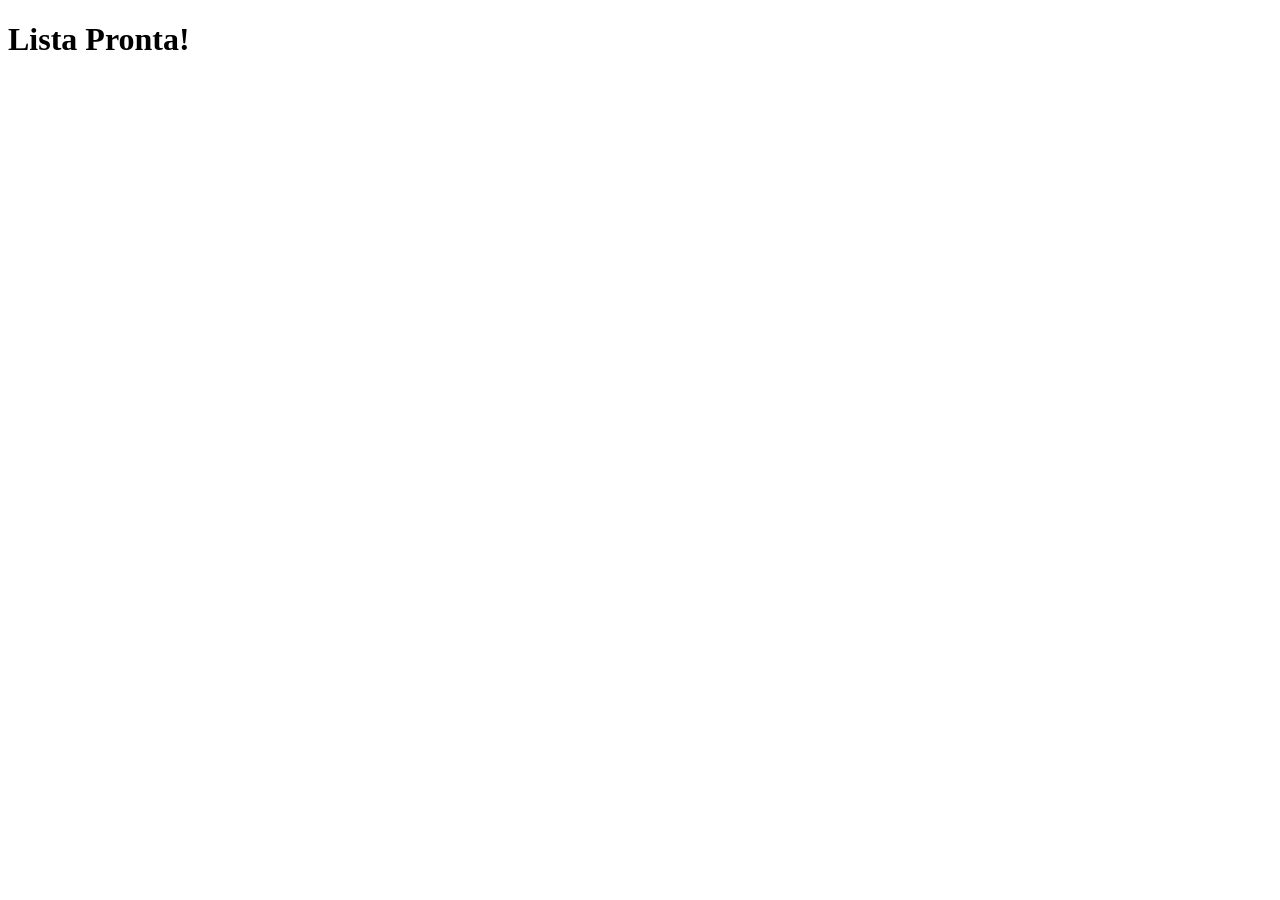
==== index.html @ 9e2cd313 "Index" ====
<!doctype html>
<html lang="en">
<head>
  <meta charset="UTF-8">
  <meta name="viewport" content="width=device-width, initial-scale=1">
  <title>My Website</title>
</head>
<body>
  <h1>Lista Pronta!</h1>
</body>
</html>
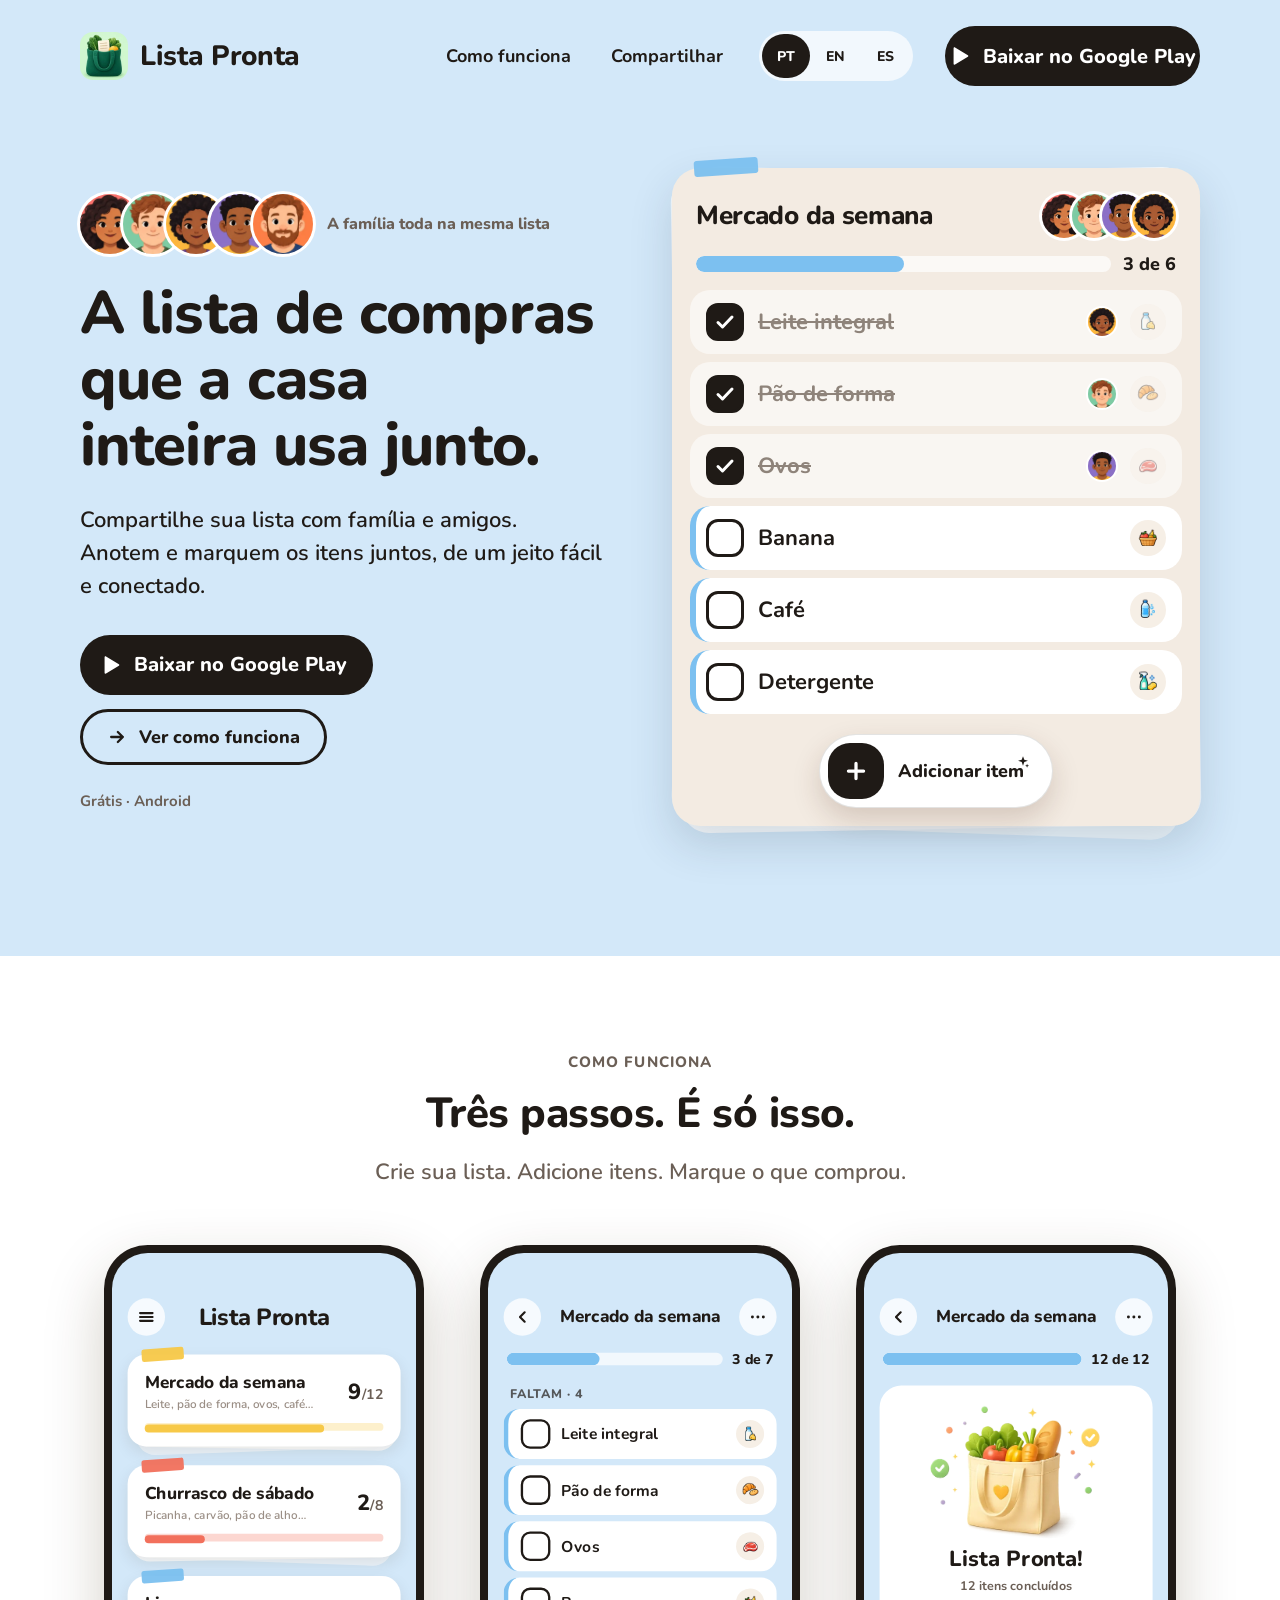
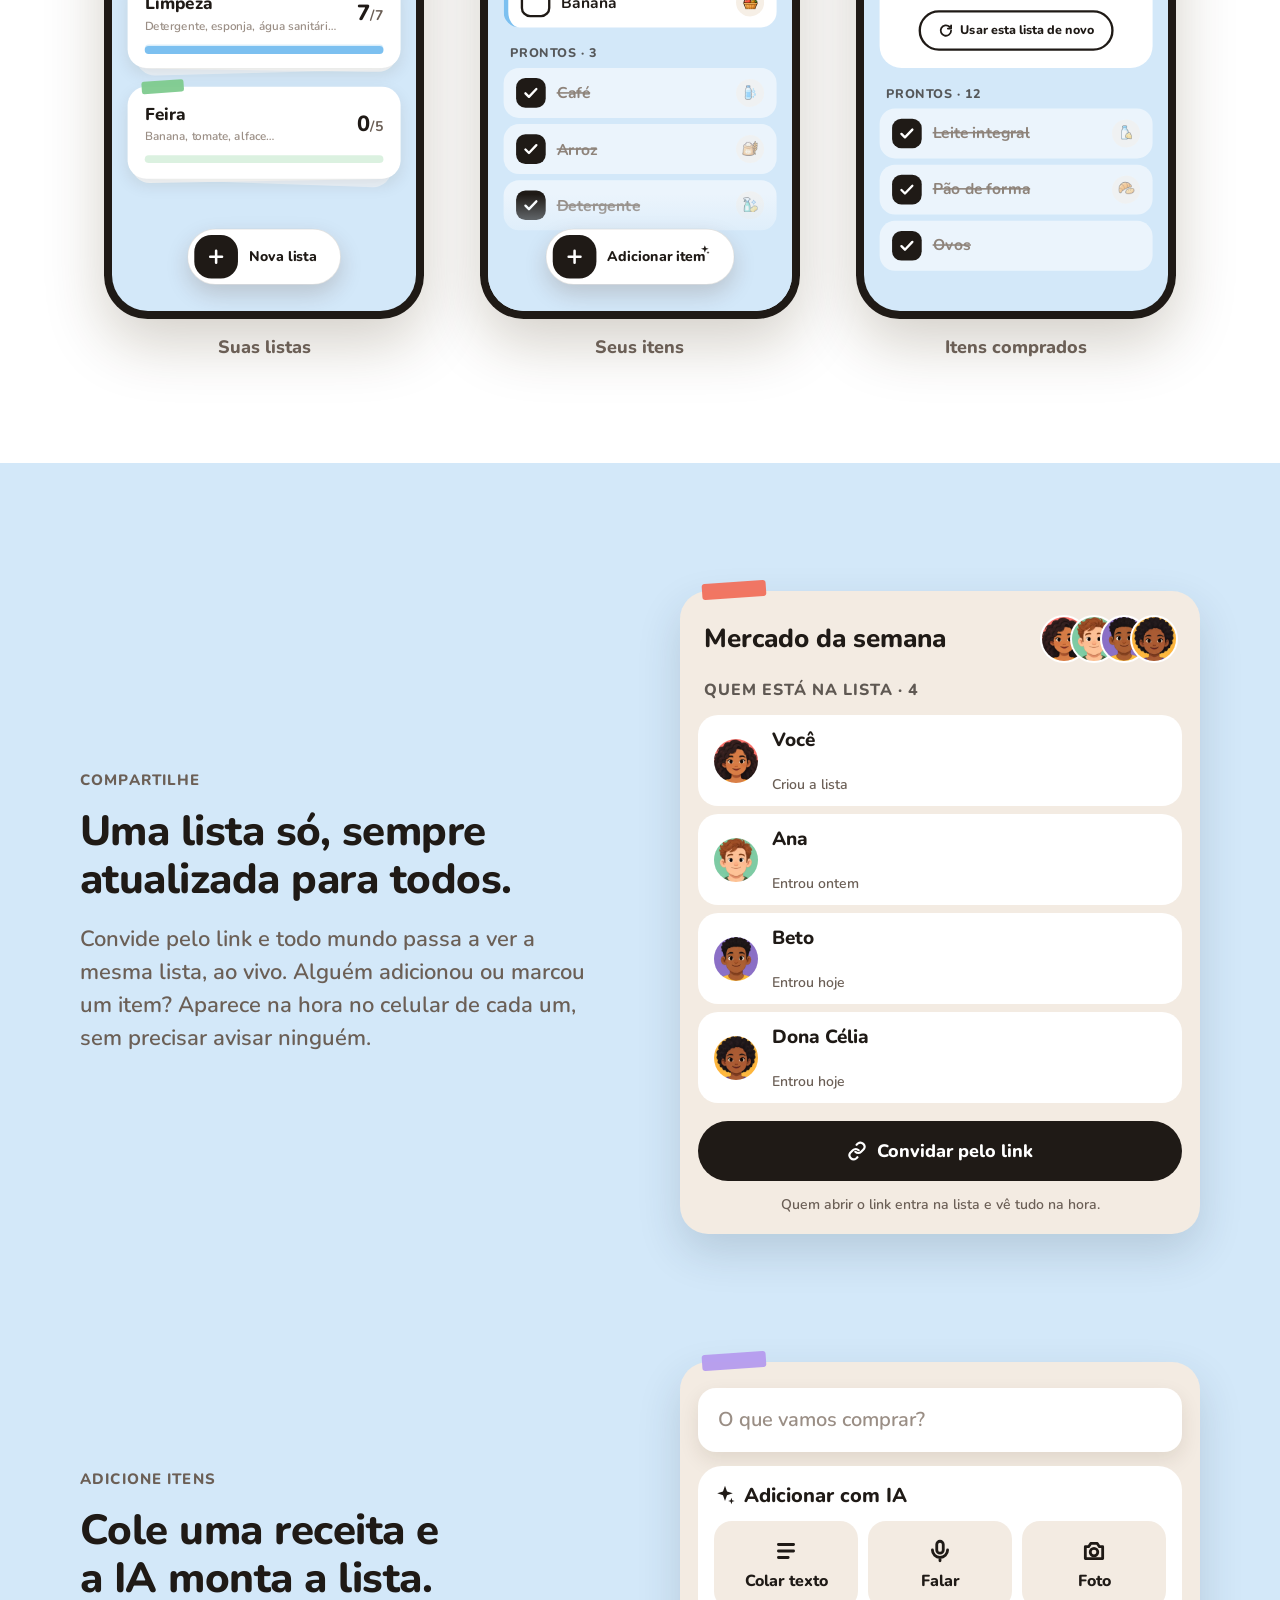
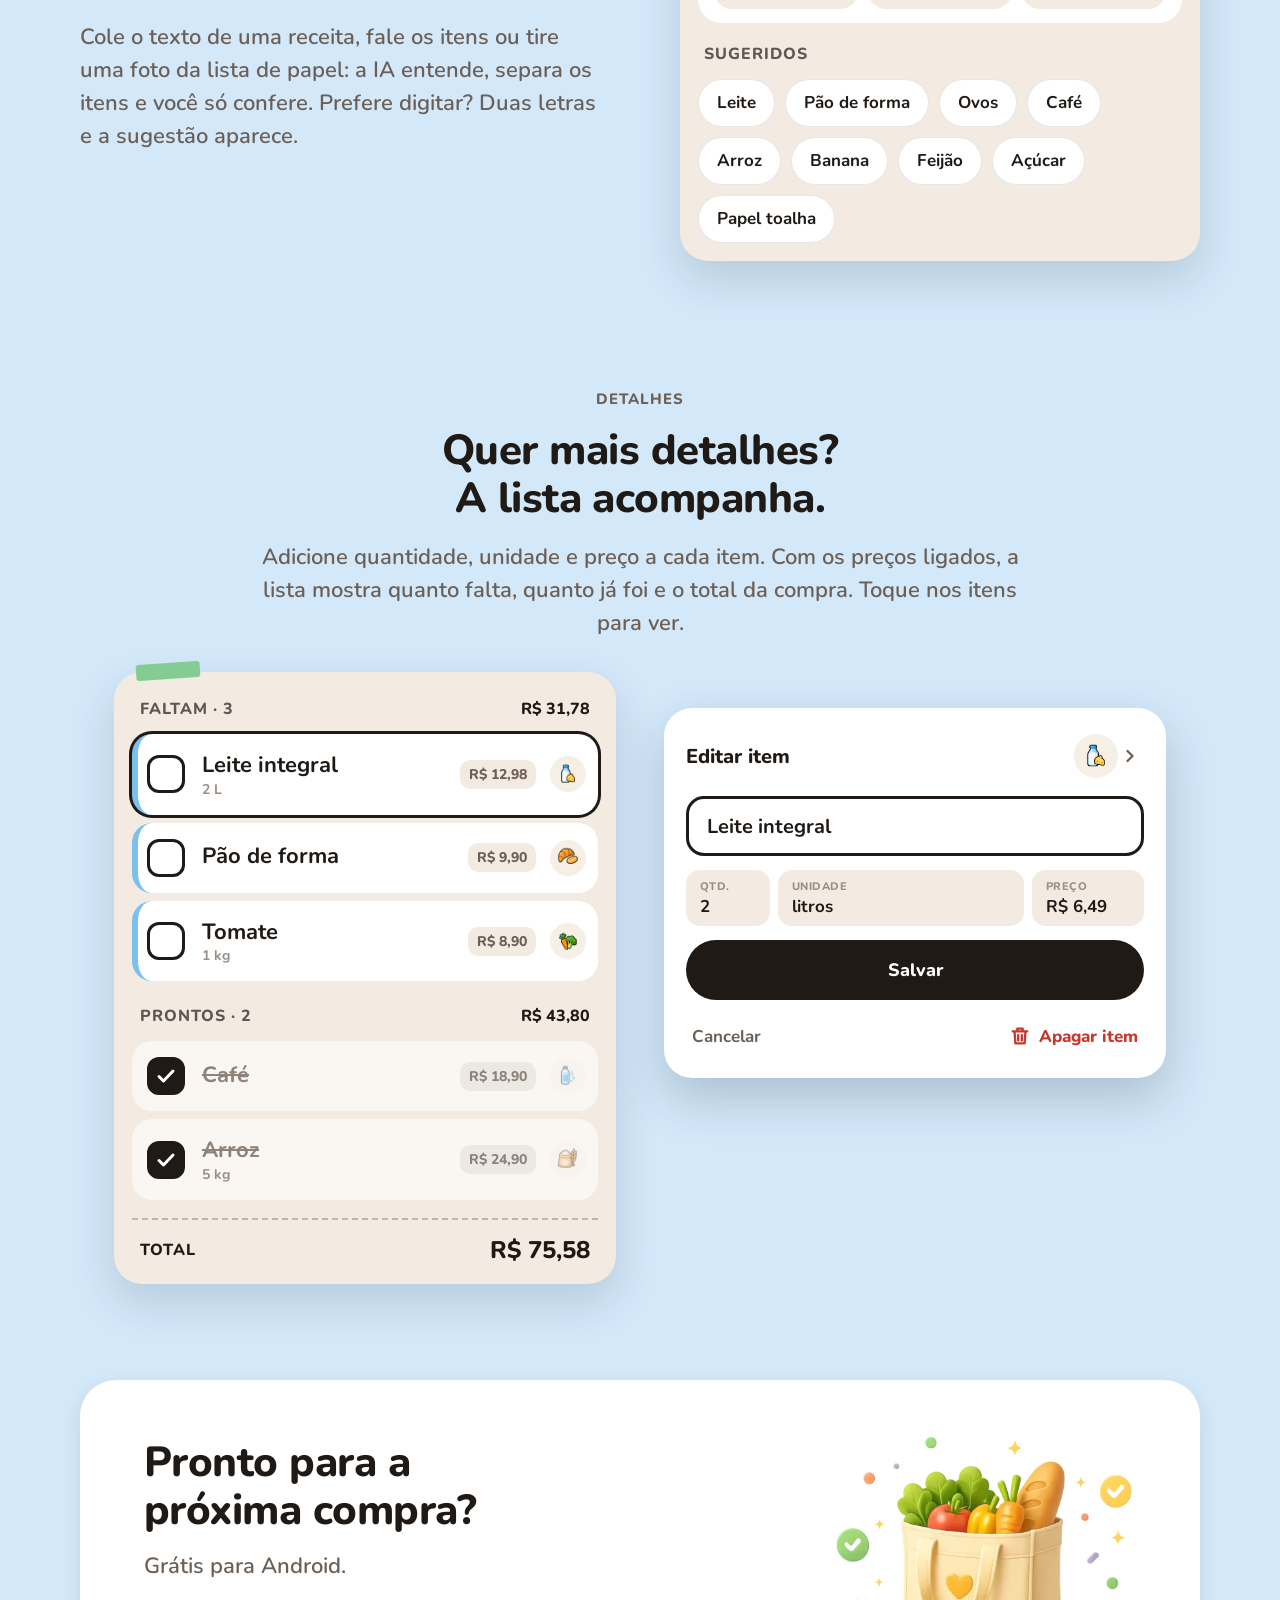
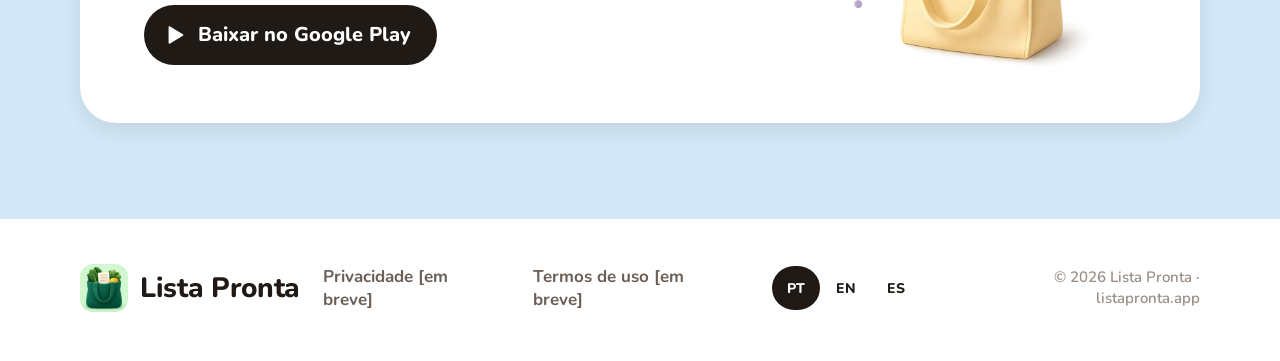
==== commit dd9c88f6: "Backup before laptop reset: landing page, invitation page, assetlinks [skip ci] Landing page (pt/en/" ====
--- a/index.html
+++ b/index.html
@@ -1,11 +1,434 @@
 <!doctype html>
-<html lang="en">
+<html lang="pt-BR">
 <head>
-  <meta charset="UTF-8">
-  <meta name="viewport" content="width=device-width, initial-scale=1">
-  <title>My Website</title>
+<meta charset="utf-8">
+<meta name="viewport" content="width=device-width, initial-scale=1">
+<title>Lista Pronta — a lista de compras que a casa inteira usa junto</title>
+<meta name="description" content="Lista de compras compartilhada para família e amigos. Anotem e marquem os itens juntos, ao vivo. Grátis para Android.">
+<meta name="theme-color" content="#D3E8F9">
+<link rel="icon" href="assets/appicon.webp" type="image/webp">
+<link rel="apple-touch-icon" href="assets/appicon.webp">
+<link rel="canonical" href="https://listapronta.app/">
+<meta property="og:type" content="website">
+<meta property="og:title" content="Lista Pronta">
+<meta property="og:description" content="A lista de compras que a casa inteira usa junto.">
+<meta property="og:url" content="https://listapronta.app/">
+<meta property="og:image" content="https://listapronta.app/assets/appicon.webp">
+<link rel="preconnect" href="https://fonts.googleapis.com">
+<link rel="preconnect" href="https://fonts.gstatic.com" crossorigin>
+<link rel="stylesheet" href="https://fonts.googleapis.com/css2?family=Nunito:wght@600;700;800&display=swap">
+<link rel="stylesheet" href="styles.css">
 </head>
 <body>
-  <h1>Lista Pronta!</h1>
+<a class="skip-link" href="#conteudo" data-i18n="skip">Ir para o conteúdo</a>
+
+<header class="site-header">
+  <div class="site-header__inner">
+    <a class="brand" href="/">
+      <img class="brand__mark" src="assets/appicon.webp" alt="" width="48" height="48">
+      <span class="brand__word">Lista Pronta</span>
+    </a>
+    <nav class="site-header__nav" aria-label="Principal" data-i18n-aria-label="nav_label">
+      <a href="#como-funciona" data-i18n="nav_how">Como funciona</a>
+      <a href="#compartilhar" data-i18n="nav_share">Compartilhar</a>
+      <div class="langs" role="group" aria-label="Idioma" data-i18n-aria-label="lang_label" data-langs></div>
+      <a class="btn btn--play" href="https://play.google.com/store/apps/details?id=app.mazarini.listapronta" rel="noopener">
+        <svg width="22" height="22" viewBox="0 0 24 24" fill="#FFFFFF" aria-hidden="true"><path d="M5 3.5v17c0 .8.9 1.3 1.6.9l14-8.5c.6-.4.6-1.3 0-1.7l-14-8.5C5.9 2.2 5 2.7 5 3.5z"/></svg>
+        <span data-i18n="cta">Baixar no Google Play</span>
+      </a>
+    </nav>
+    <a class="btn btn--play btn--sm site-header__cta-mobile" href="https://play.google.com/store/apps/details?id=app.mazarini.listapronta" rel="noopener">
+      <svg width="18" height="18" viewBox="0 0 24 24" fill="#FFFFFF" aria-hidden="true"><path d="M5 3.5v17c0 .8.9 1.3 1.6.9l14-8.5c.6-.4.6-1.3 0-1.7l-14-8.5C5.9 2.2 5 2.7 5 3.5z"/></svg>
+      <span data-i18n="cta_short">Baixar</span>
+    </a>
+  </div>
+  <div class="site-header__langs">
+    <div class="langs" role="group" aria-label="Idioma" data-i18n-aria-label="lang_label" data-langs></div>
+  </div>
+</header>
+
+<main id="conteudo">
+
+  <!-- ---------------------------------------------------------- hero -->
+  <section class="section hero">
+    <div class="section__inner two-col">
+      <div class="hero__text">
+        <p class="hero__tag">
+          <span class="avatar-stack avatar-stack--hero" aria-hidden="true">
+            <span class="avatar join" style="--i:0"><img src="assets/avatars/avatar_01.webp" alt="" width="60" height="60"></span>
+            <span class="avatar join" style="--i:1"><img src="assets/avatars/avatar_02.webp" alt="" width="60" height="60"></span>
+            <span class="avatar join" style="--i:2"><img src="assets/avatars/avatar_03.webp" alt="" width="60" height="60"></span>
+            <span class="avatar join" style="--i:3"><img src="assets/avatars/avatar_10.webp" alt="" width="60" height="60"></span>
+            <span class="avatar join" style="--i:4"><img src="assets/avatars/avatar_15.webp" alt="" width="60" height="60"></span>
+          </span>
+          <span class="hero__tag-text" data-i18n="hero_tag">A família toda na mesma lista</span>
+        </p>
+        <h1 data-i18n="hero_h">A lista de compras que a casa inteira usa junto.</h1>
+        <p class="lead lead--ink" data-i18n="hero_p">Compartilhe sua lista com família e amigos. Anotem e marquem os itens juntos, de um jeito fácil e conectado.</p>
+        <div class="hero__ctas">
+          <a class="btn btn--play" href="https://play.google.com/store/apps/details?id=app.mazarini.listapronta" rel="noopener">
+            <svg width="22" height="22" viewBox="0 0 24 24" fill="#FFFFFF" aria-hidden="true"><path d="M5 3.5v17c0 .8.9 1.3 1.6.9l14-8.5c.6-.4.6-1.3 0-1.7l-14-8.5C5.9 2.2 5 2.7 5 3.5z"/></svg>
+            <span data-i18n="cta">Baixar no Google Play</span>
+          </a>
+          <a class="btn btn--outline" href="#como-funciona">
+            <svg width="20" height="20" viewBox="0 0 24 24" fill="none" stroke="#1F1A16" stroke-width="2.75" stroke-linecap="round" stroke-linejoin="round" aria-hidden="true"><path d="M5 12h14M13 6l6 6-6 6"/></svg>
+            <span data-i18n="see_how">Ver como funciona</span>
+          </a>
+        </div>
+        <p class="hero__note" data-i18n="hero_note">Grátis · Android</p>
+      </div>
+
+      <div class="hero__art">
+        <div class="papercard listcard">
+          <div class="papercard__front">
+            <span class="tape" aria-hidden="true"></span>
+            <div class="listcard__head">
+              <h2 class="listcard__title" data-i18n="card_title">Mercado da semana</h2>
+              <span class="avatar-stack avatar-stack--card" aria-hidden="true">
+                <span class="avatar join" style="--i:0"><img src="assets/avatars/avatar_01.webp" alt="" width="44" height="44"></span>
+                <span class="avatar join" style="--i:1"><img src="assets/avatars/avatar_02.webp" alt="" width="44" height="44"></span>
+                <span class="avatar join" style="--i:2"><img src="assets/avatars/avatar_10.webp" alt="" width="44" height="44"></span>
+                <span class="avatar join" style="--i:3"><img src="assets/avatars/avatar_03.webp" alt="" width="44" height="44"></span>
+              </span>
+            </div>
+            <p class="progress">
+              <span class="progress__track"><span class="progress__fill" id="hero-progress" style="width:50%"></span></span>
+              <span class="progress__label" id="hero-count">3 de 6</span>
+            </p>
+            <div class="rows" id="hero-rows">
+              <button type="button" class="row" role="checkbox" aria-checked="true" data-checked="true" data-hero="0">
+                <span class="row__box" aria-hidden="true"><span class="pop"><svg width="24" height="24" viewBox="0 0 24 24" fill="none" stroke="#FFFFFF" stroke-width="3" stroke-linecap="round" stroke-linejoin="round"><path d="M5 12.5l4.5 4.5L19 7"/></svg></span></span>
+                <span class="row__body"><span class="row__name" data-i18n="items.0">Leite integral</span></span>
+                <span class="row__marker" aria-hidden="true"><img src="assets/avatars/avatar_03.webp" alt="" width="28" height="28"></span>
+                <span class="badge" aria-hidden="true"><img src="assets/cat_dairy.webp" alt="" width="29" height="29"></span>
+              </button>
+              <button type="button" class="row" role="checkbox" aria-checked="true" data-checked="true" data-hero="1">
+                <span class="row__box" aria-hidden="true"><span class="pop"><svg width="24" height="24" viewBox="0 0 24 24" fill="none" stroke="#FFFFFF" stroke-width="3" stroke-linecap="round" stroke-linejoin="round"><path d="M5 12.5l4.5 4.5L19 7"/></svg></span></span>
+                <span class="row__body"><span class="row__name" data-i18n="items.1">Pão de forma</span></span>
+                <span class="row__marker" aria-hidden="true"><img src="assets/avatars/avatar_02.webp" alt="" width="28" height="28"></span>
+                <span class="badge" aria-hidden="true"><img src="assets/cat_bakery_breakfast.webp" alt="" width="29" height="29"></span>
+              </button>
+              <button type="button" class="row" role="checkbox" aria-checked="true" data-checked="true" data-hero="2">
+                <span class="row__box" aria-hidden="true"><span class="pop"><svg width="24" height="24" viewBox="0 0 24 24" fill="none" stroke="#FFFFFF" stroke-width="3" stroke-linecap="round" stroke-linejoin="round"><path d="M5 12.5l4.5 4.5L19 7"/></svg></span></span>
+                <span class="row__body"><span class="row__name" data-i18n="items.2">Ovos</span></span>
+                <span class="row__marker" aria-hidden="true"><img src="assets/avatars/avatar_10.webp" alt="" width="28" height="28"></span>
+                <span class="badge" aria-hidden="true"><img src="assets/cat_meat.webp" alt="" width="29" height="29"></span>
+              </button>
+              <button type="button" class="row" role="checkbox" aria-checked="false" data-checked="false" data-hero="3">
+                <span class="row__box" aria-hidden="true"><span class="pop"><svg width="24" height="24" viewBox="0 0 24 24" fill="none" stroke="#FFFFFF" stroke-width="3" stroke-linecap="round" stroke-linejoin="round"><path d="M5 12.5l4.5 4.5L19 7"/></svg></span></span>
+                <span class="row__body"><span class="row__name" data-i18n="items.3">Banana</span></span>
+                <span class="badge" aria-hidden="true"><img src="assets/cat_fruit.webp" alt="" width="29" height="29"></span>
+              </button>
+              <button type="button" class="row" role="checkbox" aria-checked="false" data-checked="false" data-hero="4">
+                <span class="row__box" aria-hidden="true"><span class="pop"><svg width="24" height="24" viewBox="0 0 24 24" fill="none" stroke="#FFFFFF" stroke-width="3" stroke-linecap="round" stroke-linejoin="round"><path d="M5 12.5l4.5 4.5L19 7"/></svg></span></span>
+                <span class="row__body"><span class="row__name" data-i18n="items.4">Café</span></span>
+                <span class="badge" aria-hidden="true"><img src="assets/cat_beverages.webp" alt="" width="29" height="29"></span>
+              </button>
+              <button type="button" class="row" role="checkbox" aria-checked="false" data-checked="false" data-hero="5">
+                <span class="row__box" aria-hidden="true"><span class="pop"><svg width="24" height="24" viewBox="0 0 24 24" fill="none" stroke="#FFFFFF" stroke-width="3" stroke-linecap="round" stroke-linejoin="round"><path d="M5 12.5l4.5 4.5L19 7"/></svg></span></span>
+                <span class="row__body"><span class="row__name" data-i18n="items.5">Detergente</span></span>
+                <span class="badge" aria-hidden="true"><img src="assets/cat_cleaning.webp" alt="" width="29" height="29"></span>
+              </button>
+            </div>
+            <p class="listcard__pill">
+              <span class="pill">
+                <span class="pill__icon" aria-hidden="true"><svg width="26" height="26" viewBox="0 0 24 24" fill="none" stroke="#FFFFFF" stroke-width="3" stroke-linecap="round" stroke-linejoin="round"><path d="M12 5v14M5 12h14"/></svg></span>
+                <span class="pill__label"><span data-i18n="add_item">Adicionar item</span><span class="pill__spark" aria-hidden="true"><svg width="14" height="14" viewBox="0 0 24 24" fill="#1F1A16"><path d="M12 2l2.2 6.3L20.5 10l-6.3 2.2L12 18.5 9.8 12.2 3.5 10l6.3-1.7z"/><path d="M19 15l.9 2.6 2.6.9-2.6.9L19 22l-.9-2.6-2.6-.9 2.6-.9z"/></svg></span></span>
+              </span>
+            </p>
+          </div>
+        </div>
+      </div>
+    </div>
+  </section>
+
+  <!-- -------------------------------------------------- how it works -->
+  <section class="how" id="como-funciona">
+    <div class="how__inner">
+      <div class="text-block text-block--center how__text">
+        <p class="kicker" data-i18n="how_k">Como funciona</p>
+        <h2 data-i18n="how_h">Três passos. É só isso.</h2>
+        <p class="lead" data-i18n="how_p">Crie sua lista. Adicione itens. Marque o que comprou.</p>
+      </div>
+      <div class="phones">
+        <figure class="phone-figure">
+          <div class="phone"><div class="phone__screen"><div class="phone__inner" aria-hidden="true"><div style="width:390px;height:844px;overflow:hidden;position:relative;background:#D3E8F9;"><div style="height:54px;"></div><div style="display:flex;align-items:center;justify-content:space-between;padding:0 20px;height:56px;"><div style="width:48px;height:48px;border-radius:50%;background:rgba(255,255,255,0.8);display:flex;align-items:center;justify-content:center;flex-shrink:0;"><svg width="24" height="24" viewBox="0 0 24 24" fill="none" stroke="#1F1A16" stroke-width="2.75" stroke-linecap="round" stroke-linejoin="round"><path d="M4 7h16M4 12h16M4 17h16"/></svg></div><div style="font-size:30px;font-weight:800;letter-spacing:-0.5px;">Lista Pronta</div><div style="width:48px;height:48px;"></div></div><div style="display:flex;flex-direction:column;gap:14px;padding:20px 20px 0 20px;"><div style="position:relative;padding:0 0 10px 0;"><div style="position:absolute;left:10px;right:10px;top:6px;bottom:4px;background:#FFFFFF;border-radius:24px;opacity:0.55;transform:rotate(-2.0deg);"></div><div style="position:absolute;left:4px;right:4px;top:3px;bottom:7px;background:#FFFFFF;border-radius:24px;opacity:0.8;transform:rotate(1.0deg);"></div><div style="position:relative;background:#FFFFFF;border-radius:24px;padding:22px 22px 18px 22px;box-shadow:0 8px 20px rgba(60,40,10,0.10);min-height:118px;display:flex;flex-direction:column;gap:14px;"><div style="position:absolute;left:18px;top:-8px;width:54px;height:16px;background:#F7C948;border-radius:3px;transform:rotate(-4deg);opacity:0.95;"></div><div style="display:flex;align-items:center;gap:8px;"><div style="display:flex;flex-direction:column;gap:4px;min-width:0;flex-grow:1;"><div style="font-size:22px;font-weight:800;line-height:28px;">Mercado da semana</div><div style="font-size:15px;font-weight:600;color:#9A8E85;line-height:20px;white-space:nowrap;overflow:hidden;text-overflow:ellipsis;">Leite, pão de forma, ovos, café…</div></div><div style="display:flex;align-items:baseline;flex-shrink:0;padding-left:12px;white-space:nowrap;"><div style="font-size:28px;font-weight:800;line-height:32px;">9</div><div style="font-size:18px;font-weight:700;color:#6B5F56;">/12</div></div></div><div style="height:10px;border-radius:5px;background:#F7C948;opacity:0.28;"></div><div style="height:10px;border-radius:5px;background:#F7C948;width:calc((100% - 44px) * 75 / 100);position:absolute;left:22px;bottom:18px;"></div></div></div><div style="position:relative;padding:0 0 10px 0;"><div style="position:absolute;left:10px;right:10px;top:6px;bottom:4px;background:#FFFFFF;border-radius:24px;opacity:0.55;transform:rotate(2.0deg);"></div><div style="position:absolute;left:4px;right:4px;top:3px;bottom:7px;background:#FFFFFF;border-radius:24px;opacity:0.8;transform:rotate(-1.0deg);"></div><div style="position:relative;background:#FFFFFF;border-radius:24px;padding:22px 22px 18px 22px;box-shadow:0 8px 20px rgba(60,40,10,0.10);min-height:118px;display:flex;flex-direction:column;gap:14px;"><div style="position:absolute;left:18px;top:-8px;width:54px;height:16px;background:#F2705C;border-radius:3px;transform:rotate(-4deg);opacity:0.95;"></div><div style="display:flex;align-items:center;gap:8px;"><div style="display:flex;flex-direction:column;gap:4px;min-width:0;flex-grow:1;"><div style="font-size:22px;font-weight:800;line-height:28px;">Churrasco de sábado</div><div style="font-size:15px;font-weight:600;color:#9A8E85;line-height:20px;white-space:nowrap;overflow:hidden;text-overflow:ellipsis;">Picanha, carvão, pão de alho…</div></div><div style="display:flex;align-items:baseline;flex-shrink:0;padding-left:12px;white-space:nowrap;"><div style="font-size:28px;font-weight:800;line-height:32px;">2</div><div style="font-size:18px;font-weight:700;color:#6B5F56;">/8</div></div></div><div style="height:10px;border-radius:5px;background:#F2705C;opacity:0.28;"></div><div style="height:10px;border-radius:5px;background:#F2705C;width:calc((100% - 44px) * 25 / 100);position:absolute;left:22px;bottom:18px;"></div></div></div><div style="position:relative;padding:0 0 10px 0;"><div style="position:absolute;left:10px;right:10px;top:6px;bottom:4px;background:#FFFFFF;border-radius:24px;opacity:0.55;transform:rotate(-1.5deg);"></div><div style="position:absolute;left:4px;right:4px;top:3px;bottom:7px;background:#FFFFFF;border-radius:24px;opacity:0.8;transform:rotate(0.75deg);"></div><div style="position:relative;background:#FFFFFF;border-radius:24px;padding:22px 22px 18px 22px;box-shadow:0 8px 20px rgba(60,40,10,0.10);min-height:118px;display:flex;flex-direction:column;gap:14px;"><div style="position:absolute;left:18px;top:-8px;width:54px;height:16px;background:#7CC0F0;border-radius:3px;transform:rotate(-4deg);opacity:0.95;"></div><div style="display:flex;align-items:center;gap:8px;"><div style="display:flex;flex-direction:column;gap:4px;min-width:0;flex-grow:1;"><div style="font-size:22px;font-weight:800;line-height:28px;">Limpeza</div><div style="font-size:15px;font-weight:600;color:#9A8E85;line-height:20px;white-space:nowrap;overflow:hidden;text-overflow:ellipsis;">Detergente, esponja, água sanitária…</div></div><div style="display:flex;align-items:baseline;flex-shrink:0;padding-left:12px;white-space:nowrap;"><div style="font-size:28px;font-weight:800;line-height:32px;">7</div><div style="font-size:18px;font-weight:700;color:#6B5F56;">/7</div></div></div><div style="height:10px;border-radius:5px;background:#7CC0F0;opacity:0.28;"></div><div style="height:10px;border-radius:5px;background:#7CC0F0;width:calc((100% - 44px) * 100 / 100);position:absolute;left:22px;bottom:18px;"></div></div></div><div style="position:relative;padding:0 0 10px 0;"><div style="position:absolute;left:10px;right:10px;top:6px;bottom:4px;background:#FFFFFF;border-radius:24px;opacity:0.55;transform:rotate(2.0deg);"></div><div style="position:absolute;left:4px;right:4px;top:3px;bottom:7px;background:#FFFFFF;border-radius:24px;opacity:0.8;transform:rotate(-1.0deg);"></div><div style="position:relative;background:#FFFFFF;border-radius:24px;padding:22px 22px 18px 22px;box-shadow:0 8px 20px rgba(60,40,10,0.10);min-height:118px;display:flex;flex-direction:column;gap:14px;"><div style="position:absolute;left:18px;top:-8px;width:54px;height:16px;background:#7FCB8F;border-radius:3px;transform:rotate(-4deg);opacity:0.95;"></div><div style="display:flex;align-items:center;gap:8px;"><div style="display:flex;flex-direction:column;gap:4px;min-width:0;flex-grow:1;"><div style="font-size:22px;font-weight:800;line-height:28px;">Feira</div><div style="font-size:15px;font-weight:600;color:#9A8E85;line-height:20px;white-space:nowrap;overflow:hidden;text-overflow:ellipsis;">Banana, tomate, alface…</div></div><div style="display:flex;align-items:baseline;flex-shrink:0;padding-left:12px;white-space:nowrap;"><div style="font-size:28px;font-weight:800;line-height:32px;">0</div><div style="font-size:18px;font-weight:700;color:#6B5F56;">/5</div></div></div><div style="height:10px;border-radius:5px;background:#7FCB8F;opacity:0.28;"></div><div style="height:10px;border-radius:5px;background:#7FCB8F;width:calc((100% - 44px) * 0 / 100);position:absolute;left:22px;bottom:18px;"></div></div></div></div><div style="position:absolute;left:50%;transform:translateX(-50%);bottom:34px;"><div style="height:72px;padding:8px;border-radius:36px;background:#FFFFFF;display:inline-flex;align-items:center;gap:14px;box-shadow:0 12px 28px rgba(80,40,20,0.18);border:1.5px solid rgba(31,26,22,0.12);"><div style="width:56px;height:56px;border-radius:22px;background:#1F1A16;display:flex;align-items:center;justify-content:center;"><svg width="26" height="26" viewBox="0 0 24 24" fill="none" stroke="#FFFFFF" stroke-width="3" stroke-linecap="round" stroke-linejoin="round"><path d="M12 5v14M5 12h14"/></svg></div><div style="font-size:18px;font-weight:800;padding-right:22px;white-space:nowrap;display:flex;align-items:center;">Nova lista</div></div></div></div></div></div></div>
+          <figcaption data-i18n="how_1">Suas listas</figcaption>
+        </figure>
+        <figure class="phone-figure">
+          <div class="phone"><div class="phone__screen"><div class="phone__inner" aria-hidden="true"><div style="width:390px;height:844px;overflow:hidden;position:relative;background:#D3E8F9;"><div style="height:54px;"></div><div style="display:flex;align-items:center;gap:12px;padding:0 20px;height:56px;"><div style="width:48px;height:48px;border-radius:50%;background:rgba(255,255,255,0.8);display:flex;align-items:center;justify-content:center;flex-shrink:0;"><svg width="24" height="24" viewBox="0 0 24 24" fill="none" stroke="#1F1A16" stroke-width="2.75" stroke-linecap="round" stroke-linejoin="round"><path d="M15 18l-6-6 6-6"/></svg></div><div style="flex-grow:1;min-width:0;text-align:center;font-size:22px;font-weight:800;white-space:nowrap;overflow:hidden;text-overflow:ellipsis;">Mercado da semana</div><div style="width:48px;height:48px;border-radius:50%;background:rgba(255,255,255,0.8);display:flex;align-items:center;justify-content:center;flex-shrink:0;"><svg width="24" height="24" viewBox="0 0 24 24" fill="#1F1A16"><circle cx="5" cy="12" r="1.9"/><circle cx="12" cy="12" r="1.9"/><circle cx="19" cy="12" r="1.9"/></svg></div></div><div style="padding:14px 24px 0 24px;"><div style="display:flex;align-items:center;gap:12px;"><div style="flex-grow:1;height:16px;border-radius:8px;background:rgba(255,255,255,0.7);overflow:hidden;"><div style="width:43%;height:100%;background:#7CC0F0;border-radius:8px;"></div></div><div style="font-size:18px;font-weight:800;white-space:nowrap;">3 de 7</div></div></div><div style="display:flex;align-items:center;justify-content:space-between;padding:22px 28px 8px 28px;"><div style="font-size:16px;font-weight:800;color:rgba(31,26,22,0.7);text-transform:uppercase;letter-spacing:1px;">Faltam · 4</div></div><div style="padding:0 20px;display:flex;flex-direction:column;gap:8px;"><div style="display:flex;align-items:center;gap:14px;background:#FFFFFF;border-radius:20px;padding:13px 16px;min-height:64px;border-left:6px solid #7CC0F0;"><div style="width:38px;height:38px;border-radius:12px;border:3px solid #1F1A16;background:#FFFFFF;flex-shrink:0;box-sizing:border-box;"></div><div style="font-size:20px;font-weight:700;flex-grow:1;">Leite integral</div><div style="width:36px;height:36px;border-radius:50%;background:#F6EFE6;display:flex;align-items:center;justify-content:center;flex-shrink:0;"><img alt="" src="assets/cat_dairy.webp" style="width:29px;height:29px;display:block;"></div></div><div style="display:flex;align-items:center;gap:14px;background:#FFFFFF;border-radius:20px;padding:13px 16px;min-height:64px;border-left:6px solid #7CC0F0;"><div style="width:38px;height:38px;border-radius:12px;border:3px solid #1F1A16;background:#FFFFFF;flex-shrink:0;box-sizing:border-box;"></div><div style="font-size:20px;font-weight:700;flex-grow:1;">Pão de forma</div><div style="width:36px;height:36px;border-radius:50%;background:#F6EFE6;display:flex;align-items:center;justify-content:center;flex-shrink:0;"><img alt="" src="assets/cat_bakery_breakfast.webp" style="width:29px;height:29px;display:block;"></div></div><div style="display:flex;align-items:center;gap:14px;background:#FFFFFF;border-radius:20px;padding:13px 16px;min-height:64px;border-left:6px solid #7CC0F0;"><div style="width:38px;height:38px;border-radius:12px;border:3px solid #1F1A16;background:#FFFFFF;flex-shrink:0;box-sizing:border-box;"></div><div style="font-size:20px;font-weight:700;flex-grow:1;">Ovos</div><div style="width:36px;height:36px;border-radius:50%;background:#F6EFE6;display:flex;align-items:center;justify-content:center;flex-shrink:0;"><img alt="" src="assets/cat_meat.webp" style="width:29px;height:29px;display:block;"></div></div><div style="display:flex;align-items:center;gap:14px;background:#FFFFFF;border-radius:20px;padding:13px 16px;min-height:64px;border-left:6px solid #7CC0F0;"><div style="width:38px;height:38px;border-radius:12px;border:3px solid #1F1A16;background:#FFFFFF;flex-shrink:0;box-sizing:border-box;"></div><div style="font-size:20px;font-weight:700;flex-grow:1;">Banana</div><div style="width:36px;height:36px;border-radius:50%;background:#F6EFE6;display:flex;align-items:center;justify-content:center;flex-shrink:0;"><img alt="" src="assets/cat_fruit.webp" style="width:29px;height:29px;display:block;"></div></div></div><div style="display:flex;align-items:center;justify-content:space-between;padding:22px 28px 8px 28px;"><div style="font-size:16px;font-weight:800;color:rgba(31,26,22,0.7);text-transform:uppercase;letter-spacing:1px;">Prontos · 3</div></div><div style="padding:0 20px;display:flex;flex-direction:column;gap:8px;"><div style="--i:0;"><div style="display:flex;align-items:center;gap:14px;background:rgba(255,255,255,0.55);border-radius:20px;padding:13px 16px;min-height:64px;"><div class="" style="width:38px;height:38px;border-radius:12px;background:#1F1A16;display:flex;align-items:center;justify-content:center;flex-shrink:0;"><span class="-mark" style="display:flex;"><svg width="24" height="24" viewBox="0 0 24 24" fill="none" stroke="#FFFFFF" stroke-width="3" stroke-linecap="round" stroke-linejoin="round"><path d="M5 12.5l4.5 4.5L19 7"/></svg></span></div><div style="font-size:20px;font-weight:700;flex-grow:1;color:#8E837A;text-decoration:line-through;">Café</div><div style="width:36px;height:36px;border-radius:50%;background:#F6EFE6;display:flex;align-items:center;justify-content:center;flex-shrink:0;opacity:0.45;"><img alt="" src="assets/cat_beverages.webp" style="width:29px;height:29px;display:block;"></div></div></div><div style="--i:1;"><div style="display:flex;align-items:center;gap:14px;background:rgba(255,255,255,0.55);border-radius:20px;padding:13px 16px;min-height:64px;"><div class="" style="width:38px;height:38px;border-radius:12px;background:#1F1A16;display:flex;align-items:center;justify-content:center;flex-shrink:0;"><span class="-mark" style="display:flex;"><svg width="24" height="24" viewBox="0 0 24 24" fill="none" stroke="#FFFFFF" stroke-width="3" stroke-linecap="round" stroke-linejoin="round"><path d="M5 12.5l4.5 4.5L19 7"/></svg></span></div><div style="font-size:20px;font-weight:700;flex-grow:1;color:#8E837A;text-decoration:line-through;">Arroz</div><div style="width:36px;height:36px;border-radius:50%;background:#F6EFE6;display:flex;align-items:center;justify-content:center;flex-shrink:0;opacity:0.45;"><img alt="" src="assets/cat_grains_legumes.webp" style="width:29px;height:29px;display:block;"></div></div></div><div style="--i:2;"><div style="display:flex;align-items:center;gap:14px;background:rgba(255,255,255,0.55);border-radius:20px;padding:13px 16px;min-height:64px;"><div class="" style="width:38px;height:38px;border-radius:12px;background:#1F1A16;display:flex;align-items:center;justify-content:center;flex-shrink:0;"><span class="-mark" style="display:flex;"><svg width="24" height="24" viewBox="0 0 24 24" fill="none" stroke="#FFFFFF" stroke-width="3" stroke-linecap="round" stroke-linejoin="round"><path d="M5 12.5l4.5 4.5L19 7"/></svg></span></div><div style="font-size:20px;font-weight:700;flex-grow:1;color:#8E837A;text-decoration:line-through;">Detergente</div><div style="width:36px;height:36px;border-radius:50%;background:#F6EFE6;display:flex;align-items:center;justify-content:center;flex-shrink:0;opacity:0.45;"><img alt="" src="assets/cat_cleaning.webp" style="width:29px;height:29px;display:block;"></div></div></div></div><div style="position:absolute;left:0;right:0;bottom:0;height:150px;background:linear-gradient(to bottom, rgba(255,231,176,0), #D3E8F9 60%);"></div><div style="position:absolute;left:50%;transform:translateX(-50%);bottom:34px;"><div style="height:72px;padding:8px;border-radius:36px;background:#FFFFFF;display:inline-flex;align-items:center;gap:14px;box-shadow:0 12px 28px rgba(80,40,20,0.18);border:1.5px solid rgba(31,26,22,0.12);"><div style="width:56px;height:56px;border-radius:22px;background:#1F1A16;display:flex;align-items:center;justify-content:center;"><svg width="26" height="26" viewBox="0 0 24 24" fill="none" stroke="#FFFFFF" stroke-width="3" stroke-linecap="round" stroke-linejoin="round"><path d="M12 5v14M5 12h14"/></svg></div><div style="font-size:18px;font-weight:800;padding-right:22px;white-space:nowrap;display:flex;align-items:center;">Adicionar item<span style="margin-left:-8px;margin-top:-16px;"><svg width="14" height="14" viewBox="0 0 24 24" fill="#1F1A16"><path d="M12 2l2.2 6.3L20.5 10l-6.3 2.2L12 18.5 9.8 12.2 3.5 10l6.3-1.7z"/><path d="M19 15l.9 2.6 2.6.9-2.6.9L19 22l-.9-2.6-2.6-.9 2.6-.9z"/></svg></span></div></div></div></div></div></div></div>
+          <figcaption data-i18n="how_2">Seus itens</figcaption>
+        </figure>
+        <figure class="phone-figure">
+          <div class="phone"><div class="phone__screen"><div class="phone__inner" aria-hidden="true"><div style="width:390px;height:844px;overflow:hidden;position:relative;background:#D3E8F9;"><div style="height:54px;"></div><div style="display:flex;align-items:center;gap:12px;padding:0 20px;height:56px;"><div style="width:48px;height:48px;border-radius:50%;background:rgba(255,255,255,0.8);display:flex;align-items:center;justify-content:center;flex-shrink:0;"><svg width="24" height="24" viewBox="0 0 24 24" fill="none" stroke="#1F1A16" stroke-width="2.75" stroke-linecap="round" stroke-linejoin="round"><path d="M15 18l-6-6 6-6"/></svg></div><div style="flex-grow:1;min-width:0;text-align:center;font-size:22px;font-weight:800;white-space:nowrap;overflow:hidden;text-overflow:ellipsis;">Mercado da semana</div><div style="width:48px;height:48px;border-radius:50%;background:rgba(255,255,255,0.8);display:flex;align-items:center;justify-content:center;flex-shrink:0;"><svg width="24" height="24" viewBox="0 0 24 24" fill="#1F1A16"><circle cx="5" cy="12" r="1.9"/><circle cx="12" cy="12" r="1.9"/><circle cx="19" cy="12" r="1.9"/></svg></div></div><div style="padding:14px 24px 0 24px;"><div style="display:flex;align-items:center;gap:12px;"><div style="flex-grow:1;height:16px;border-radius:8px;background:rgba(255,255,255,0.7);overflow:hidden;"><div style="width:100%;height:100%;background:#7CC0F0;border-radius:8px;"></div></div><div style="font-size:18px;font-weight:800;white-space:nowrap;">12 de 12</div></div></div><div style="margin:22px 20px 0 20px;background:#FFFFFF;border-radius:28px;padding:26px 22px 22px 22px;display:flex;flex-direction:column;align-items:center;gap:8px;"><img alt="" src="assets/bag.webp" style="width:220px;height:auto;"><div style="font-size:28px;font-weight:800;line-height:32px;text-align:center;margin-top:2px;">Lista Pronta!</div><div style="font-size:16px;font-weight:700;color:#6B5F56;text-align:center;line-height:22px;">12 itens concluídos</div><div style="margin-top:12px;height:52px;padding:0 22px;border-radius:26px;border:3px solid #1F1A16;display:flex;align-items:center;gap:8px;font-size:16px;font-weight:800;"><svg width="20" height="20" viewBox="0 0 24 24" fill="none" stroke="#1F1A16" stroke-width="2.75" stroke-linecap="round" stroke-linejoin="round"><path d="M20 12a8 8 0 1 1-2.5-5.8M20 4v5h-5"/></svg><span>Usar esta lista de novo</span></div></div><div style="display:flex;align-items:center;justify-content:space-between;padding:22px 28px 8px 28px;"><div style="font-size:16px;font-weight:800;color:rgba(31,26,22,0.7);text-transform:uppercase;letter-spacing:1px;">Prontos · 12</div></div><div style="padding:0 20px;display:flex;flex-direction:column;gap:8px;"><div style="display:flex;align-items:center;gap:14px;background:rgba(255,255,255,0.55);border-radius:20px;padding:13px 16px;min-height:64px;"><div class="" style="width:38px;height:38px;border-radius:12px;background:#1F1A16;display:flex;align-items:center;justify-content:center;flex-shrink:0;"><span class="-mark" style="display:flex;"><svg width="24" height="24" viewBox="0 0 24 24" fill="none" stroke="#FFFFFF" stroke-width="3" stroke-linecap="round" stroke-linejoin="round"><path d="M5 12.5l4.5 4.5L19 7"/></svg></span></div><div style="font-size:20px;font-weight:700;flex-grow:1;color:#8E837A;text-decoration:line-through;">Leite integral</div><div style="width:36px;height:36px;border-radius:50%;background:#F6EFE6;display:flex;align-items:center;justify-content:center;flex-shrink:0;opacity:0.45;"><img alt="" src="assets/cat_dairy.webp" style="width:29px;height:29px;display:block;"></div></div><div style="display:flex;align-items:center;gap:14px;background:rgba(255,255,255,0.55);border-radius:20px;padding:13px 16px;min-height:64px;"><div class="" style="width:38px;height:38px;border-radius:12px;background:#1F1A16;display:flex;align-items:center;justify-content:center;flex-shrink:0;"><span class="-mark" style="display:flex;"><svg width="24" height="24" viewBox="0 0 24 24" fill="none" stroke="#FFFFFF" stroke-width="3" stroke-linecap="round" stroke-linejoin="round"><path d="M5 12.5l4.5 4.5L19 7"/></svg></span></div><div style="font-size:20px;font-weight:700;flex-grow:1;color:#8E837A;text-decoration:line-through;">Pão de forma</div><div style="width:36px;height:36px;border-radius:50%;background:#F6EFE6;display:flex;align-items:center;justify-content:center;flex-shrink:0;opacity:0.45;"><img alt="" src="assets/cat_bakery_breakfast.webp" style="width:29px;height:29px;display:block;"></div></div><div style="display:flex;align-items:center;gap:14px;background:rgba(255,255,255,0.55);border-radius:20px;padding:13px 16px;min-height:64px;"><div class="" style="width:38px;height:38px;border-radius:12px;background:#1F1A16;display:flex;align-items:center;justify-content:center;flex-shrink:0;"><span class="-mark" style="display:flex;"><svg width="24" height="24" viewBox="0 0 24 24" fill="none" stroke="#FFFFFF" stroke-width="3" stroke-linecap="round" stroke-linejoin="round"><path d="M5 12.5l4.5 4.5L19 7"/></svg></span></div><div style="font-size:20px;font-weight:700;flex-grow:1;color:#8E837A;text-decoration:line-through;">Ovos</div></div></div></div></div></div></div>
+          <figcaption data-i18n="how_3">Itens comprados</figcaption>
+        </figure>
+      </div>
+    </div>
+  </section>
+
+  <!-- ------------------------------------------------------- share -->
+  <section class="section feature" id="compartilhar">
+    <div class="section__inner two-col">
+      <div class="text-block">
+        <p class="kicker" data-i18n="share_k">Compartilhe</p>
+        <h2 data-i18n="share_h">Uma lista só, sempre atualizada para todos.</h2>
+        <p class="lead" data-i18n="share_p">Convide pelo link e todo mundo passa a ver a mesma lista, ao vivo. Alguém adicionou ou marcou um item? Aparece na hora no celular de cada um, sem precisar avisar ninguém.</p>
+      </div>
+      <div class="feature__art">
+        <div class="softcard">
+          <span class="tape tape--coral" aria-hidden="true"></span>
+          <div class="listcard__head">
+            <p class="listcard__title" data-i18n="card_title">Mercado da semana</p>
+            <span class="avatar-stack avatar-stack--card" aria-hidden="true">
+              <span class="avatar avatar--thin"><img src="assets/avatars/avatar_01.webp" alt="" width="36" height="36"></span>
+              <span class="avatar avatar--thin"><img src="assets/avatars/avatar_02.webp" alt="" width="36" height="36"></span>
+              <span class="avatar avatar--thin"><img src="assets/avatars/avatar_10.webp" alt="" width="36" height="36"></span>
+              <span class="avatar avatar--thin"><img src="assets/avatars/avatar_03.webp" alt="" width="36" height="36"></span>
+            </span>
+          </div>
+          <p class="section-label" style="padding:0.25rem 0.375rem 0" data-i18n="who">Quem está na lista · 4</p>
+          <ul class="rows" style="list-style:none;margin:0;padding:0">
+            <li class="member">
+              <span class="avatar avatar--flat"><img src="assets/avatars/avatar_01.webp" alt="" width="44" height="44"></span>
+              <span><span class="member__name" data-i18n="you">Você</span><br><span class="member__role" data-i18n="roles.0">Criou a lista</span></span>
+            </li>
+            <li class="member">
+              <span class="avatar avatar--flat"><img src="assets/avatars/avatar_02.webp" alt="" width="44" height="44"></span>
+              <span><span class="member__name">Ana</span><br><span class="member__role" data-i18n="roles.1">Entrou ontem</span></span>
+            </li>
+            <li class="member">
+              <span class="avatar avatar--flat"><img src="assets/avatars/avatar_10.webp" alt="" width="44" height="44"></span>
+              <span><span class="member__name">Beto</span><br><span class="member__role" data-i18n="roles.2">Entrou hoje</span></span>
+            </li>
+            <li class="member">
+              <span class="avatar avatar--flat"><img src="assets/avatars/avatar_03.webp" alt="" width="44" height="44"></span>
+              <span><span class="member__name">Dona Célia</span><br><span class="member__role" data-i18n="roles.3">Entrou hoje</span></span>
+            </li>
+          </ul>
+          <p class="invite-btn">
+            <svg width="20" height="20" viewBox="0 0 24 24" fill="none" stroke="#FFFFFF" stroke-width="2.6" stroke-linecap="round" stroke-linejoin="round" aria-hidden="true"><path d="M10 13a5 5 0 0 0 7 0l3-3a5 5 0 0 0-7-7l-1.5 1.5"/><path d="M14 11a5 5 0 0 0-7 0l-3 3a5 5 0 0 0 7 7L12.5 19.5"/></svg>
+            <span data-i18n="invite">Convidar pelo link</span>
+          </p>
+          <p class="invite-hint" data-i18n="invite_hint">Quem abrir o link entra na lista e vê tudo na hora.</p>
+        </div>
+      </div>
+    </div>
+  </section>
+
+  <!-- ---------------------------------------------------- add items -->
+  <section class="section feature">
+    <div class="section__inner two-col">
+      <div class="text-block">
+        <p class="kicker" data-i18n="add_k">Adicione itens</p>
+        <h2 data-i18n="add_h">Cole uma receita e a IA monta a lista.</h2>
+        <p class="lead" data-i18n="add_p">Cole o texto de uma receita, fale os itens ou tire uma foto da lista de papel: a IA entende, separa os itens e você só confere. Prefere digitar? Duas letras e a sugestão aparece.</p>
+      </div>
+      <div class="feature__art">
+        <div class="softcard">
+          <span class="tape tape--lilac" aria-hidden="true"></span>
+          <p class="composer__field" data-i18n="add_placeholder">O que vamos comprar?</p>
+          <div class="ai-card">
+            <p class="ai-card__title">
+              <svg width="22" height="22" viewBox="0 0 24 24" fill="#1F1A16" aria-hidden="true"><path d="M12 2l2.2 6.3L20.5 10l-6.3 2.2L12 18.5 9.8 12.2 3.5 10l6.3-1.7z"/><path d="M19 15l.9 2.6 2.6.9-2.6.9L19 22l-.9-2.6-2.6-.9 2.6-.9z"/></svg>
+              <span data-i18n="ai_title">Adicionar com IA</span>
+            </p>
+            <div class="ai-modes">
+              <span class="ai-mode">
+                <svg width="26" height="26" viewBox="0 0 24 24" fill="none" stroke="#1F1A16" stroke-width="2.6" stroke-linecap="round" stroke-linejoin="round" aria-hidden="true"><path d="M5 6h14M5 12h14M5 18h9"/></svg>
+                <span data-i18n="ai_text">Colar texto</span>
+              </span>
+              <span class="ai-mode">
+                <svg width="26" height="26" viewBox="0 0 24 24" fill="none" stroke="#1F1A16" stroke-width="2.6" stroke-linecap="round" stroke-linejoin="round" aria-hidden="true"><rect x="9" y="3" width="6" height="11" rx="3"/><path d="M5 11a7 7 0 0 0 14 0M12 18v3"/></svg>
+                <span data-i18n="ai_voice">Falar</span>
+              </span>
+              <span class="ai-mode">
+                <svg width="26" height="26" viewBox="0 0 24 24" fill="none" stroke="#1F1A16" stroke-width="2.6" stroke-linecap="round" stroke-linejoin="round" aria-hidden="true"><path d="M4 8h3l2-3h6l2 3h3v11H4z"/><circle cx="12" cy="13" r="3.5"/></svg>
+                <span data-i18n="ai_photo">Foto</span>
+              </span>
+            </div>
+          </div>
+          <p class="section-label" style="padding:0.375rem 0.375rem 0" data-i18n="suggested">Sugeridos</p>
+          <div class="chips" data-chips>
+            <span class="chip" data-i18n="chips.0">Leite</span>
+            <span class="chip" data-i18n="chips.1">Pão de forma</span>
+            <span class="chip" data-i18n="chips.2">Ovos</span>
+            <span class="chip" data-i18n="chips.3">Café</span>
+            <span class="chip" data-i18n="chips.4">Arroz</span>
+            <span class="chip" data-i18n="chips.5">Banana</span>
+            <span class="chip" data-i18n="chips.6">Feijão</span>
+            <span class="chip" data-i18n="chips.7">Açúcar</span>
+            <span class="chip" data-i18n="chips.8">Papel toalha</span>
+          </div>
+        </div>
+      </div>
+    </div>
+  </section>
+
+  <!-- ------------------------------------------------------ details -->
+  <section class="section feature" id="detalhes">
+    <div class="section__inner stack" style="gap:2rem">
+      <div class="text-block text-block--center how__text" style="margin:0 auto">
+        <p class="kicker" data-i18n="det_k">Detalhes</p>
+        <h2 data-i18n="det_h">Quer mais detalhes? A lista acompanha.</h2>
+        <p class="lead" data-i18n="det_p">Adicione quantidade, unidade e preço a cada item. Com os preços ligados, a lista mostra quanto falta, quanto já foi e o total da compra. Toque nos itens para ver.</p>
+      </div>
+
+      <div class="details__grid">
+        <div class="softcard" style="max-width:none">
+          <span class="tape tape--mint" aria-hidden="true"></span>
+
+          <p class="subtotal">
+            <span class="section-label"><span data-i18n="missing">Faltam</span> · <span id="det-n-missing">3</span></span>
+            <span class="subtotal__value" id="det-sum-missing">R$ 31,78</span>
+          </p>
+          <div class="rows" id="det-rows-missing">
+            <div class="row row--detail row--selected" data-det="0" data-checked="false">
+              <button type="button" class="row__check" role="checkbox" aria-checked="false" aria-labelledby="det-name-0">
+                <span class="row__box" aria-hidden="true"><span class="pop"><svg width="24" height="24" viewBox="0 0 24 24" fill="none" stroke="#FFFFFF" stroke-width="3" stroke-linecap="round" stroke-linejoin="round"><path d="M5 12.5l4.5 4.5L19 7"/></svg></span></span>
+              </button>
+              <button type="button" class="row__select" data-select="0">
+                <span class="row__body"><span class="row__name" id="det-name-0">Leite integral</span><span class="row__qty">2 L</span></span>
+                <span class="row__price">R$ 12,98</span>
+                <span class="badge" aria-hidden="true"><img src="assets/cat_dairy.webp" alt="" width="29" height="29"></span>
+              </button>
+            </div>
+            <div class="row row--detail" data-det="1" data-checked="false">
+              <button type="button" class="row__check" role="checkbox" aria-checked="false" aria-labelledby="det-name-1">
+                <span class="row__box" aria-hidden="true"><span class="pop"><svg width="24" height="24" viewBox="0 0 24 24" fill="none" stroke="#FFFFFF" stroke-width="3" stroke-linecap="round" stroke-linejoin="round"><path d="M5 12.5l4.5 4.5L19 7"/></svg></span></span>
+              </button>
+              <button type="button" class="row__select" data-select="1">
+                <span class="row__body"><span class="row__name" id="det-name-1">Pão de forma</span><span class="row__qty"></span></span>
+                <span class="row__price">R$ 9,90</span>
+                <span class="badge" aria-hidden="true"><img src="assets/cat_bakery_breakfast.webp" alt="" width="29" height="29"></span>
+              </button>
+            </div>
+            <div class="row row--detail" data-det="2" data-checked="false">
+              <button type="button" class="row__check" role="checkbox" aria-checked="false" aria-labelledby="det-name-2">
+                <span class="row__box" aria-hidden="true"><span class="pop"><svg width="24" height="24" viewBox="0 0 24 24" fill="none" stroke="#FFFFFF" stroke-width="3" stroke-linecap="round" stroke-linejoin="round"><path d="M5 12.5l4.5 4.5L19 7"/></svg></span></span>
+              </button>
+              <button type="button" class="row__select" data-select="2">
+                <span class="row__body"><span class="row__name" id="det-name-2">Tomate</span><span class="row__qty">1 kg</span></span>
+                <span class="row__price">R$ 8,90</span>
+                <span class="badge" aria-hidden="true"><img src="assets/cat_vegetables.webp" alt="" width="29" height="29"></span>
+              </button>
+            </div>
+          </div>
+
+          <p class="subtotal subtotal--done">
+            <span class="section-label"><span data-i18n="done">Prontos</span> · <span id="det-n-done">2</span></span>
+            <span class="subtotal__value" id="det-sum-done">R$ 43,80</span>
+          </p>
+          <div class="rows" id="det-rows-done">
+            <div class="row row--detail" data-det="3" data-checked="true">
+              <button type="button" class="row__check" role="checkbox" aria-checked="true" aria-labelledby="det-name-3">
+                <span class="row__box" aria-hidden="true"><span class="pop"><svg width="24" height="24" viewBox="0 0 24 24" fill="none" stroke="#FFFFFF" stroke-width="3" stroke-linecap="round" stroke-linejoin="round"><path d="M5 12.5l4.5 4.5L19 7"/></svg></span></span>
+              </button>
+              <button type="button" class="row__select" data-select="3">
+                <span class="row__body"><span class="row__name" id="det-name-3">Café</span><span class="row__qty"></span></span>
+                <span class="row__price">R$ 18,90</span>
+                <span class="badge" aria-hidden="true"><img src="assets/cat_beverages.webp" alt="" width="29" height="29"></span>
+              </button>
+            </div>
+            <div class="row row--detail" data-det="4" data-checked="true">
+              <button type="button" class="row__check" role="checkbox" aria-checked="true" aria-labelledby="det-name-4">
+                <span class="row__box" aria-hidden="true"><span class="pop"><svg width="24" height="24" viewBox="0 0 24 24" fill="none" stroke="#FFFFFF" stroke-width="3" stroke-linecap="round" stroke-linejoin="round"><path d="M5 12.5l4.5 4.5L19 7"/></svg></span></span>
+              </button>
+              <button type="button" class="row__select" data-select="4">
+                <span class="row__body"><span class="row__name" id="det-name-4">Arroz</span><span class="row__qty">5 kg</span></span>
+                <span class="row__price">R$ 24,90</span>
+                <span class="badge" aria-hidden="true"><img src="assets/cat_grains_legumes.webp" alt="" width="29" height="29"></span>
+              </button>
+            </div>
+          </div>
+
+          <p class="total">
+            <span class="total__label" data-i18n="total">Total</span>
+            <span class="total__value" id="det-sum-total">R$ 75,58</span>
+          </p>
+        </div>
+
+        <div class="details__editor-wrap">
+          <div class="editor">
+            <div class="editor__head">
+              <h3 class="editor__title" data-i18n="edit_title">Editar item</h3>
+              <button type="button" class="editor__cat" aria-disabled="true" tabindex="-1">
+                <span class="badge" id="editor-badge" aria-hidden="true"><img src="assets/cat_dairy.webp" alt="" width="35" height="35"></span>
+                <svg width="20" height="20" viewBox="0 0 24 24" fill="none" stroke="#6B5F56" stroke-width="2.75" stroke-linecap="round" stroke-linejoin="round" aria-hidden="true"><path d="M9 6l6 6-6 6"/></svg>
+                <span class="visually-hidden" data-i18n="category">Categoria</span>
+              </button>
+            </div>
+
+            <label class="visually-hidden" for="editor-name" data-i18n="edit_name_label">Nome do item</label>
+            <input class="editor__name" id="editor-name" type="text" value="Leite integral" autocomplete="off">
+
+            <div class="editor__fields">
+              <label class="field field--qty">
+                <span class="field__label" data-i18n="qty">Qtd.</span>
+                <input class="field__input" id="editor-qty" type="text" inputmode="decimal" value="2" autocomplete="off">
+              </label>
+              <label class="field field--unit">
+                <span class="field__label" data-i18n="unit">Unidade</span>
+                <input class="field__input" id="editor-unit" type="text" value="litros" autocomplete="off">
+              </label>
+              <label class="field field--price">
+                <span class="field__label" data-i18n="price">Preço</span>
+                <input class="field__input" id="editor-price" type="text" inputmode="decimal" value="R$ 6,49" autocomplete="off">
+              </label>
+            </div>
+
+            <button type="button" class="editor__save" id="editor-save" data-i18n="save">Salvar</button>
+
+            <div class="editor__actions">
+              <button type="button" class="editor__cancel" aria-disabled="true" tabindex="-1" data-i18n="cancel">Cancelar</button>
+              <button type="button" class="editor__delete" aria-disabled="true" tabindex="-1">
+                <svg width="22" height="22" viewBox="0 0 24 24" fill="none" stroke="#C8372D" stroke-width="2.5" stroke-linecap="round" stroke-linejoin="round" aria-hidden="true"><path d="M4 7h16M10 11v6M14 11v6M6 7l1 13h10l1-13M9 7V4h6v3"/></svg>
+                <span data-i18n="delete">Apagar item</span>
+              </button>
+            </div>
+          </div>
+        </div>
+      </div>
+    </div>
+  </section>
+
+  <!-- -------------------------------------------------------- final -->
+  <section class="section final">
+    <div class="section__inner">
+      <div class="final__card">
+        <div class="final__text">
+          <h2 data-i18n="final_h">Pronto para a próxima compra?</h2>
+          <p class="lead" data-i18n="final_p">Grátis para Android.</p>
+          <p class="final__cta">
+            <a class="btn btn--play btn--full" href="https://play.google.com/store/apps/details?id=app.mazarini.listapronta" rel="noopener">
+              <svg width="22" height="22" viewBox="0 0 24 24" fill="#FFFFFF" aria-hidden="true"><path d="M5 3.5v17c0 .8.9 1.3 1.6.9l14-8.5c.6-.4.6-1.3 0-1.7l-14-8.5C5.9 2.2 5 2.7 5 3.5z"/></svg>
+              <span data-i18n="cta">Baixar no Google Play</span>
+            </a>
+          </p>
+        </div>
+        <img class="final__bag" src="assets/bag.webp" alt="" width="300" height="300">
+      </div>
+    </div>
+  </section>
+</main>
+
+<footer class="site-footer">
+  <div class="site-footer__inner">
+    <span class="brand">
+      <img class="brand__mark" src="assets/appicon.webp" alt="" width="44" height="44">
+      <span class="brand__word">Lista Pronta</span>
+    </span>
+    <div class="site-footer__mid">
+      <div class="site-footer__links">
+        <span data-i18n="privacy">Privacidade [em breve]</span>
+        <span data-i18n="terms">Termos de uso [em breve]</span>
+      </div>
+      <div class="langs" role="group" aria-label="Idioma" data-i18n-aria-label="lang_label" data-langs></div>
+    </div>
+    <p class="site-footer__legal">© 2026 Lista Pronta · listapronta.app</p>
+  </div>
+</footer>
+
+<script src="site.js" defer></script>
 </body>
-</html>+</html>
--- a/styles.css
+++ b/styles.css
@@ -0,0 +1,1205 @@
+/* Lista Pronta — listapronta.app
+   Tokens lifted from the app theme (ListaColors.kt / Typography.kt) and the
+   "Lista Pronta — Web and Sharing Explorations" canvas. Plain CSS, no build step. */
+
+/* ---------------------------------------------------------------- tokens */
+:root {
+  --ink: #1F1A16;
+  --muted: #6B5F56;
+  --faint: #9A8E85;
+  --paper: #FFFFFF;
+  --soft: #F3EBE2;
+  --line: #EEE7DE;
+  --disabled: #DDD5CC;
+  --badge-bg: #F6EFE6;
+  --checked-ink: #8E837A;
+
+  --ground: #D3E8F9;        /* sky ground — landing page */
+  --ground-mint: #D4EFDA;   /* mint ground — invitation page */
+  --icon-green: #CEF7CE;
+
+  --accent: #7CC0F0;        /* sky */
+  --coral: #F2705C;
+  --mint: #7FCB8F;
+  --butter: #F7C948;
+  --lilac: #B69BEF;
+  --danger: #C8372D;
+
+  --card-shadow: 0 8px 20px rgba(60, 40, 10, 0.10);
+  --pill-shadow: 0 12px 28px rgba(80, 40, 20, 0.18);
+  --card-shadow-lg: 0 18px 44px rgba(30, 50, 70, 0.16);
+  --dialog-shadow: 0 20px 48px rgba(30, 50, 70, 0.22);
+
+  --font: 'Nunito', 'Trebuchet MS', 'Segoe UI', system-ui, -apple-system, sans-serif;
+
+  --pad-x: 1.25rem;         /* 20px — mobile gutter */
+  --wrap: 80rem;            /* 1280px */
+}
+
+@media (min-width: 60rem) {
+  :root { --pad-x: 5rem; }  /* 80px — desktop gutter */
+}
+
+* { box-sizing: border-box; }
+
+html { -webkit-text-size-adjust: 100%; }
+
+body {
+  margin: 0;
+  font-family: var(--font);
+  font-weight: 600;
+  color: var(--ink);
+  background: var(--ground);
+  -webkit-font-smoothing: antialiased;
+  overflow-x: hidden;
+}
+
+img { max-width: 100%; }
+
+h1, h2, h3, p { margin: 0; }
+
+a { color: var(--ink); }
+a:hover { color: var(--muted); }
+
+:focus-visible {
+  outline: 3px solid var(--ink);
+  outline-offset: 3px;
+}
+
+.visually-hidden {
+  position: absolute;
+  width: 1px;
+  height: 1px;
+  margin: -1px;
+  padding: 0;
+  border: 0;
+  overflow: hidden;
+  clip: rect(0 0 0 0);
+  clip-path: inset(50%);
+  white-space: nowrap;
+}
+
+.skip-link {
+  position: absolute;
+  left: 0.75rem;
+  top: -4rem;
+  z-index: 50;
+  background: var(--ink);
+  color: var(--paper);
+  padding: 0.75rem 1.25rem;
+  border-radius: 0 0 1rem 1rem;
+  font-weight: 800;
+  text-decoration: none;
+  transition: top 0.15s;
+}
+.skip-link:focus { top: 0; color: var(--paper); }
+
+/* --------------------------------------------------------------- layout */
+.section { padding-left: var(--pad-x); padding-right: var(--pad-x); }
+.section__inner { max-width: var(--wrap); margin: 0 auto; }
+
+.two-col { display: flex; flex-direction: column; gap: 2rem; align-items: stretch; }
+
+@media (min-width: 60rem) {
+  .two-col {
+    display: grid;
+    grid-template-columns: repeat(2, minmax(0, 1fr));
+    gap: clamp(2.5rem, 5vw, 6rem);
+    align-items: center;
+  }
+}
+
+.stack { display: flex; flex-direction: column; }
+
+/* ------------------------------------------------------------ typography */
+.kicker {
+  font-size: 0.9375rem;
+  font-weight: 800;
+  letter-spacing: 0.075em;
+  text-transform: uppercase;
+  color: var(--muted);
+}
+
+h1, .h1 {
+  font-size: clamp(2.5rem, 5.5vw, 3.75rem);
+  line-height: 1.1;
+  font-weight: 800;
+  letter-spacing: -0.015em;
+  text-wrap: balance;
+}
+
+h2, .h2 {
+  font-size: clamp(1.875rem, 4vw, 2.625rem);
+  line-height: 1.15;
+  font-weight: 800;
+  letter-spacing: -0.012em;
+  text-wrap: balance;
+}
+
+.lead {
+  font-size: clamp(1.1875rem, 1.8vw, 1.375rem);
+  line-height: 1.5;
+  font-weight: 600;
+  color: var(--muted);
+  text-wrap: pretty;
+}
+.lead--ink { color: var(--ink); }
+
+.text-block { display: flex; flex-direction: column; gap: 0.875rem; align-items: flex-start; }
+.text-block--center { align-items: center; text-align: center; }
+
+@media (min-width: 60rem) {
+  .text-block { gap: 1.125rem; }
+}
+
+.section-label {
+  font-size: 1rem;
+  font-weight: 800;
+  color: rgba(31, 26, 22, 0.7);
+  text-transform: uppercase;
+  letter-spacing: 0.0625em;
+}
+
+/* -------------------------------------------------------------- buttons */
+.btn {
+  display: inline-flex;
+  align-items: center;
+  justify-content: center;
+  gap: 0.75rem;
+  min-height: 3.5rem;
+  padding: 0 1.625rem;
+  border-radius: 999px;
+  font-family: inherit;
+  font-size: 1.125rem;
+  font-weight: 800;
+  text-decoration: none;
+  white-space: nowrap;
+  cursor: pointer;
+  border: 0;
+  background: none;
+  color: var(--ink);
+}
+
+.btn--play {
+  background: var(--ink);
+  color: var(--paper);
+  min-height: 3.75rem;
+  font-size: 1.25rem;
+  padding: 0 1.625rem 0 1.25rem;
+}
+.btn--play:hover { color: var(--paper); background: #2c2520; }
+
+.btn--ink {
+  background: var(--ink);
+  color: var(--paper);
+  min-height: 3.75rem;
+  font-size: 1.125rem;
+}
+.btn--ink:hover { color: var(--paper); background: #2c2520; }
+
+.btn--outline {
+  border: 3px solid var(--ink);
+  background: transparent;
+  padding: 0 1.5rem;
+}
+.btn--outline:hover { background: rgba(31, 26, 22, 0.06); color: var(--ink); }
+
+.btn--sm { min-height: 3rem; font-size: 1rem; padding: 0 1.125rem 0 0.875rem; }
+.btn--full { width: 100%; }
+
+.btn svg { flex-shrink: 0; }
+
+[aria-disabled="true"] { cursor: default; }
+
+/* ---------------------------------------------------------------- header */
+.site-header { padding: 1.125rem var(--pad-x) 0; }
+
+.site-header__inner {
+  max-width: 90rem;
+  margin: 0 auto;
+  display: flex;
+  align-items: center;
+  justify-content: space-between;
+  gap: 0.625rem;
+}
+
+.brand { display: flex; align-items: center; gap: 0.75rem; text-decoration: none; }
+.brand__mark { width: 2.5rem; height: 2.5rem; border-radius: 0.6875rem; display: block; }
+.brand__word { font-size: 1.375rem; font-weight: 800; letter-spacing: -0.012em; white-space: nowrap; }
+
+.site-header__nav { display: none; }
+
+.site-header__langs { display: flex; justify-content: flex-end; padding: 0.625rem 0 0; }
+
+@media (min-width: 60rem) {
+  .site-header { padding: 1.625rem var(--pad-x); }
+  .brand__mark { width: 3rem; height: 3rem; border-radius: 0.8125rem; }
+  .brand__word { font-size: 1.75rem; }
+  .site-header__nav {
+    display: flex;
+    align-items: center;
+    gap: 2rem;
+    font-size: 1.125rem;
+    font-weight: 700;
+  }
+  .site-header__nav a { text-decoration: none; padding: 0.625rem 0.25rem; }
+  .site-header__langs { display: none; }
+}
+
+/* language pills */
+.langs {
+  display: inline-flex;
+  gap: 2px;
+  padding: 3px;
+  border-radius: 999px;
+  background: rgba(255, 255, 255, 0.7);
+}
+
+.lang {
+  min-height: 2.75rem;
+  min-width: 3rem;
+  padding: 0 0.625rem;
+  border: 0;
+  border-radius: 999px;
+  background: transparent;
+  font-family: inherit;
+  font-size: 0.875rem;
+  font-weight: 800;
+  letter-spacing: 0.035em;
+  color: var(--ink);
+  cursor: pointer;
+  text-decoration: none;
+  display: inline-flex;
+  align-items: center;
+  justify-content: center;
+}
+.lang[aria-pressed="true"] { background: var(--ink); color: var(--paper); }
+
+/* ------------------------------------------------------------------ hero */
+.hero { padding-top: 2.25rem; padding-bottom: 5rem; }
+
+@media (min-width: 60rem) {
+  .hero { padding-top: 3.5rem; padding-bottom: 7.5rem; }
+}
+
+.hero__text {
+  display: flex;
+  flex-direction: column;
+  gap: 1.25rem;
+  align-items: center;
+  text-align: center;
+}
+
+.hero__tag { display: flex; flex-direction: column; align-items: center; gap: 0.875rem; }
+.hero__tag-text { font-size: 1rem; font-weight: 800; color: var(--muted); }
+
+.hero__ctas { display: flex; flex-direction: column; gap: 0.875rem; width: 100%; margin-top: 0.375rem; }
+.hero__note { font-size: 0.9375rem; font-weight: 700; color: var(--muted); }
+.hero__art { display: flex; justify-content: center; }
+
+@media (min-width: 60rem) {
+  .hero__text { gap: 1.625rem; align-items: flex-start; text-align: left; }
+  .hero__tag { flex-direction: row; }
+  .hero__ctas { flex-direction: row; flex-wrap: wrap; width: auto; }
+  .hero__art { justify-content: flex-end; }
+}
+
+/* --------------------------------------------------------------- avatars */
+.avatar {
+  border-radius: 50%;
+  overflow: hidden;
+  flex-shrink: 0;
+  background: var(--soft);
+  box-shadow: 0 0 0 3px var(--paper);
+  width: 2.75rem;
+  height: 2.75rem;
+}
+.avatar img { width: 100%; height: 100%; display: block; object-fit: cover; }
+.avatar--flat { box-shadow: none; }
+.avatar--thin { box-shadow: 0 0 0 2px var(--paper); }
+
+.avatar-stack { display: flex; align-items: center; }
+.avatar-stack .avatar + .avatar { margin-left: -0.75rem; }
+
+.avatar-stack--hero .avatar { width: 3.25rem; height: 3.25rem; margin-left: 0; }
+.avatar-stack--hero .avatar + .avatar { margin-left: -0.9rem; }
+
+@media (min-width: 60rem) {
+  .avatar-stack--hero .avatar { width: 3.75rem; height: 3.75rem; }
+  .avatar-stack--hero .avatar + .avatar { margin-left: -1.05rem; }
+}
+
+.avatar-stack--card .avatar { width: 2.25rem; height: 2.25rem; }
+@media (min-width: 60rem) {
+  .avatar-stack--card .avatar { width: 2.75rem; height: 2.75rem; }
+  .avatar-stack--card .avatar + .avatar { margin-left: -0.875rem; }
+}
+
+/* ------------------------------------------------------------ paper card */
+.papercard { position: relative; padding-bottom: 0.625rem; width: 100%; }
+
+.papercard::before,
+.papercard::after {
+  content: "";
+  position: absolute;
+  background: var(--paper);
+  border-radius: 1.75rem;
+}
+.papercard::before { left: 0.625rem; right: 0.625rem; top: 0.375rem; bottom: 0.25rem; opacity: 0.55; transform: rotate(2deg); }
+.papercard::after { left: 0.25rem; right: 0.25rem; top: 0.1875rem; bottom: 0.4375rem; opacity: 0.8; transform: rotate(-1deg); }
+
+.papercard__front {
+  position: relative;
+  z-index: 1;
+  background: var(--soft);
+  border-radius: 1.75rem;
+  padding: 1.625rem 1.125rem 1.125rem;
+  box-shadow: var(--card-shadow-lg);
+  display: flex;
+  flex-direction: column;
+  gap: 0.875rem;
+}
+
+.tape {
+  position: absolute;
+  left: 1.375rem;
+  top: -0.5625rem;
+  width: 4rem;
+  height: 1rem;
+  border-radius: 3px;
+  transform: rotate(-4deg);
+  opacity: 0.95;
+  background: var(--accent);
+}
+.tape--coral { background: var(--coral); }
+.tape--lilac { background: var(--lilac); }
+.tape--mint { background: var(--mint); }
+
+.listcard { max-width: 35rem; }
+
+.listcard__head {
+  display: flex;
+  align-items: center;
+  justify-content: space-between;
+  gap: 0.75rem;
+  padding: 0 0.375rem;
+}
+.listcard__title { font-size: 1.375rem; font-weight: 800; line-height: 1.25; }
+@media (min-width: 60rem) { .listcard__title { font-size: 1.625rem; } }
+
+/* -------------------------------------------------------------- progress */
+.progress { display: flex; align-items: center; gap: 0.75rem; padding: 0 0.375rem; }
+.progress__track {
+  flex-grow: 1;
+  height: 1rem;
+  border-radius: 0.5rem;
+  background: rgba(255, 255, 255, 0.7);
+  overflow: hidden;
+}
+.progress__fill { height: 100%; background: var(--accent); border-radius: 0.5rem; transition: width 0.3s; }
+.progress__label { font-size: 1.125rem; font-weight: 800; white-space: nowrap; }
+
+/* ------------------------------------------------------------- list rows */
+.rows { display: flex; flex-direction: column; gap: 0.5rem; }
+
+.row {
+  display: flex;
+  align-items: center;
+  gap: 0.875rem;
+  background: var(--paper);
+  border-radius: 1.25rem;
+  padding: 0.8125rem 1rem 0.8125rem 0.625rem;
+  min-height: 4rem;
+  border-left: 6px solid var(--accent);
+  text-align: left;
+  width: 100%;
+  font-family: inherit;
+  border-top: 0;
+  border-right: 0;
+  border-bottom: 0;
+  cursor: pointer;
+  color: var(--ink);
+}
+button.row { -webkit-appearance: none; appearance: none; }
+
+.row[data-checked="true"] {
+  background: rgba(255, 255, 255, 0.55);
+  border-left-color: transparent;
+}
+
+.row__box {
+  width: 2.375rem;
+  height: 2.375rem;
+  border-radius: 0.75rem;
+  background: var(--paper);
+  border: 3px solid var(--ink);
+  display: flex;
+  align-items: center;
+  justify-content: center;
+  flex-shrink: 0;
+}
+.row[data-checked="true"] .row__box { background: var(--ink); }
+.row__box svg { display: none; }
+.row[data-checked="true"] .row__box svg { display: block; }
+
+.row__body { flex-grow: 1; min-width: 0; }
+.row__name {
+  font-size: 1.25rem;
+  font-weight: 700;
+  line-height: 1.3;
+  white-space: nowrap;
+  overflow: hidden;
+  text-overflow: ellipsis;
+}
+@media (min-width: 60rem) { .row__name { font-size: 1.375rem; } }
+
+.row[data-checked="true"] .row__name { color: var(--checked-ink); text-decoration: line-through; }
+
+.row__qty { font-size: 0.875rem; font-weight: 700; color: var(--faint); line-height: 1.15; margin-top: 2px; }
+
+.row__marker {
+  width: 1.75rem;
+  height: 1.75rem;
+  border-radius: 50%;
+  overflow: hidden;
+  flex-shrink: 0;
+  box-shadow: 0 0 0 2px var(--paper);
+  display: none;
+}
+.row__marker img { width: 100%; height: 100%; display: block; }
+.row[data-checked="true"] .row__marker { display: block; }
+
+.row__price {
+  font-size: 0.875rem;
+  font-weight: 800;
+  color: var(--muted);
+  background: var(--soft);
+  border-radius: 0.625rem;
+  padding: 5px 9px;
+  white-space: nowrap;
+}
+.row[data-checked="true"] .row__price { background: rgba(31, 26, 22, 0.06); color: var(--checked-ink); }
+
+.badge {
+  width: 2.25rem;
+  height: 2.25rem;
+  border-radius: 50%;
+  background: var(--badge-bg);
+  display: flex;
+  align-items: center;
+  justify-content: center;
+  flex-shrink: 0;
+}
+.badge img { width: 80%; height: 80%; display: block; }
+.row[data-checked="true"] .badge { opacity: 0.45; }
+
+/* the "add item" pill */
+.pill {
+  min-height: 4.5rem;
+  padding: 0.5rem 1.375rem 0.5rem 0.5rem;
+  border-radius: 999px;
+  background: var(--paper);
+  display: inline-flex;
+  align-items: center;
+  gap: 0.875rem;
+  box-shadow: var(--pill-shadow);
+  border: 1.5px solid rgba(31, 26, 22, 0.12);
+  font-size: 1.125rem;
+  font-weight: 800;
+}
+.pill__icon {
+  width: 3.5rem;
+  height: 3.5rem;
+  border-radius: 1.375rem;
+  background: var(--ink);
+  display: flex;
+  align-items: center;
+  justify-content: center;
+  flex-shrink: 0;
+}
+.pill__label { display: flex; align-items: flex-start; }
+.pill__spark { margin-left: -0.5rem; margin-top: -0.5rem; }
+
+.listcard__pill { display: flex; justify-content: center; padding-top: 0.375rem; }
+
+/* --------------------------------------------------- how it works / phones */
+.how {
+  background: var(--paper);
+  padding: 3.5rem var(--pad-x) 4rem;
+}
+@media (min-width: 60rem) {
+  .how { padding: 6rem var(--pad-x) 6.5rem; }
+}
+
+.how__inner {
+  max-width: var(--wrap);
+  margin: 0 auto;
+  display: flex;
+  flex-direction: column;
+  align-items: center;
+  gap: 2.25rem;
+}
+@media (min-width: 60rem) { .how__inner { gap: 3.5rem; } }
+
+.how__text { max-width: 47.5rem; }
+
+.phones { display: flex; flex-direction: column; align-items: center; gap: 2rem; }
+@media (min-width: 60rem) {
+  .phones { flex-direction: row; justify-content: center; gap: 3.5rem; flex-wrap: wrap; }
+}
+
+.phone-figure { display: flex; flex-direction: column; align-items: center; gap: 0.75rem; margin: 0; }
+.phone-figure figcaption { font-size: 1rem; font-weight: 800; color: var(--muted); }
+@media (min-width: 60rem) {
+  .phone-figure { gap: 1rem; }
+  .phone-figure figcaption { font-size: 1.125rem; }
+}
+
+.phone {
+  --s: 0.62;
+  width: calc(410px * var(--s));
+  height: calc(864px * var(--s));
+  border-radius: calc(56px * var(--s));
+  background: var(--ink);
+  padding: calc(10px * var(--s));
+  box-shadow: 0 24px 60px rgba(60, 40, 10, 0.22);
+  flex-shrink: 0;
+}
+@media (min-width: 60rem) { .phone { --s: 0.78; } }
+
+.phone__screen {
+  width: calc(390px * var(--s));
+  height: calc(844px * var(--s));
+  border-radius: calc(46px * var(--s));
+  overflow: hidden;
+  position: relative;
+}
+.phone__inner {
+  width: 390px;
+  height: 844px;
+  transform: scale(var(--s));
+  transform-origin: 0 0;
+  text-align: left;
+}
+
+/* ---------------------------------------------------------- feature cards */
+.feature { padding-top: 5.5rem; }
+@media (min-width: 60rem) { .feature { padding-top: 8rem; } }
+
+.feature__art { display: flex; justify-content: center; }
+@media (min-width: 60rem) { .feature__art { justify-content: flex-end; } }
+
+.softcard {
+  position: relative;
+  background: var(--soft);
+  border-radius: 1.75rem;
+  padding: 1.625rem 1.125rem 1.125rem;
+  box-shadow: var(--card-shadow-lg);
+  display: flex;
+  flex-direction: column;
+  gap: 0.875rem;
+  width: 100%;
+  max-width: 32.5rem;
+}
+
+.member {
+  display: flex;
+  align-items: center;
+  gap: 0.875rem;
+  background: var(--paper);
+  border-radius: 1.25rem;
+  padding: 0.75rem 1rem;
+  min-height: 4rem;
+}
+.member__name { font-size: 1.1875rem; font-weight: 800; }
+.member__role { font-size: 0.875rem; font-weight: 600; color: var(--muted); }
+
+.invite-btn {
+  min-height: 3.75rem;
+  border-radius: 999px;
+  background: var(--ink);
+  color: var(--paper);
+  display: flex;
+  align-items: center;
+  justify-content: center;
+  gap: 0.625rem;
+  font-size: 1.125rem;
+  font-weight: 800;
+  margin-top: 0.25rem;
+}
+.invite-hint { font-size: 0.875rem; font-weight: 600; color: var(--muted); text-align: center; line-height: 1.45; }
+
+/* composer (AI) */
+.composer__field {
+  min-height: 4rem;
+  border-radius: 1.125rem;
+  background: var(--paper);
+  display: flex;
+  align-items: center;
+  padding: 0.75rem 1.25rem;
+  font-size: 1.25rem;
+  font-weight: 600;
+  color: var(--faint);
+  box-shadow: var(--card-shadow);
+}
+
+.ai-card {
+  background: var(--paper);
+  border-radius: 1.5rem;
+  padding: 1rem 1rem 0.875rem;
+  display: flex;
+  flex-direction: column;
+  gap: 0.75rem;
+}
+.ai-card__title { display: flex; align-items: center; gap: 0.5rem; font-size: 1.25rem; font-weight: 800; }
+.ai-modes { display: flex; gap: 0.625rem; }
+.ai-mode {
+  flex: 1;
+  min-height: 4.75rem;
+  border-radius: 1.125rem;
+  background: var(--soft);
+  display: flex;
+  flex-direction: column;
+  align-items: center;
+  justify-content: center;
+  gap: 0.375rem;
+  font-size: 0.875rem;
+  font-weight: 800;
+  text-align: center;
+  padding: 0.25rem;
+}
+@media (min-width: 60rem) { .ai-mode { min-height: 5.5rem; font-size: 1rem; } }
+
+.chips { display: flex; flex-wrap: wrap; gap: 0.625rem; }
+.chip {
+  min-height: 3rem;
+  padding: 0.5rem 1.125rem;
+  border-radius: 1.5rem;
+  background: var(--paper);
+  display: inline-flex;
+  align-items: center;
+  font-size: 1.0625rem;
+  font-weight: 700;
+  border: 1.5px solid rgba(31, 26, 22, 0.10);
+}
+
+/* ------------------------------------------------------------ details bit */
+.details__grid { display: flex; flex-direction: column; gap: 1.75rem; }
+@media (min-width: 60rem) {
+  .details__grid {
+    display: grid;
+    grid-template-columns: repeat(2, minmax(0, 1fr));
+    gap: 3rem;
+    align-items: start;
+    max-width: 68.75rem;
+    margin: 0 auto;
+  }
+  .details__editor-wrap { padding-top: 2.25rem; }
+}
+
+.detail-list { gap: 0.75rem; }
+
+.subtotal {
+  display: flex;
+  align-items: center;
+  justify-content: space-between;
+  padding: 0 0.5rem;
+}
+.subtotal--done { padding-top: 0.625rem; }
+.subtotal__value { font-size: 1rem; font-weight: 800; }
+
+.total {
+  display: flex;
+  align-items: center;
+  justify-content: space-between;
+  border-top: 2px dashed rgba(31, 26, 22, 0.25);
+  padding: 0.875rem 0.5rem 0;
+  margin-top: 0.25rem;
+}
+.total__label { font-size: 1rem; font-weight: 800; text-transform: uppercase; letter-spacing: 0.0625em; }
+.total__value { font-size: 1.5rem; font-weight: 800; }
+
+.row--detail { padding-right: 0.75rem; }
+.row__select {
+  display: flex;
+  align-items: center;
+  gap: 0.875rem;
+  flex-grow: 1;
+  min-width: 0;
+  background: none;
+  border: 0;
+  padding: 0;
+  font-family: inherit;
+  color: inherit;
+  text-align: left;
+  cursor: pointer;
+}
+.row__check {
+  background: none;
+  border: 0;
+  padding: 0;
+  cursor: pointer;
+  display: flex;
+  flex-shrink: 0;
+}
+.row--selected { box-shadow: 0 0 0 3px var(--ink); }
+
+@media (max-width: 37.5rem) {
+  .row--detail .badge { display: none; }
+}
+
+/* editor */
+.editor {
+  background: var(--paper);
+  border-radius: 1.75rem;
+  padding: 1.375rem 1.375rem 1.25rem;
+  display: flex;
+  flex-direction: column;
+  gap: 0.875rem;
+  box-shadow: var(--dialog-shadow);
+}
+.editor__head { display: flex; align-items: center; justify-content: space-between; gap: 0.75rem; }
+.editor__title { font-size: 1.25rem; font-weight: 800; }
+.editor__cat {
+  display: flex;
+  align-items: center;
+  gap: 2px;
+  background: none;
+  border: 0;
+  padding: 0.25rem;
+  font-family: inherit;
+  color: var(--muted);
+}
+.editor__cat .badge { width: 2.75rem; height: 2.75rem; }
+
+.editor__name {
+  display: flex;
+  align-items: center;
+  min-height: 3.75rem;
+  border-radius: 1.125rem;
+  border: 3px solid var(--ink);
+  padding: 0 1.125rem;
+  font-size: 1.25rem;
+  font-weight: 700;
+  font-family: inherit;
+  background: var(--paper);
+  color: var(--ink);
+  width: 100%;
+}
+
+.editor__fields { display: flex; gap: 0.5rem; }
+
+.field {
+  display: flex;
+  flex-direction: column;
+  justify-content: center;
+  gap: 1px;
+  min-height: 3.5rem;
+  border-radius: 0.875rem;
+  background: var(--soft);
+  padding: 0.375rem 0.875rem;
+  min-width: 0;
+}
+.field--qty { width: 5.25rem; flex-shrink: 0; }
+.field--unit { flex-grow: 1; }
+.field--price { width: 7rem; flex-shrink: 0; }
+
+.field__label {
+  font-size: 0.6875rem;
+  font-weight: 800;
+  color: var(--faint);
+  text-transform: uppercase;
+  letter-spacing: 0.045em;
+}
+.field__input {
+  font-size: 1.0625rem;
+  font-weight: 700;
+  font-family: inherit;
+  color: var(--ink);
+  background: transparent;
+  border: 0;
+  padding: 0;
+  width: 100%;
+  min-width: 0;
+}
+.field__input:focus { outline: none; }
+.field:focus-within { outline: 3px solid var(--ink); outline-offset: 2px; }
+
+.editor__save {
+  min-height: 3.75rem;
+  border-radius: 999px;
+  background: var(--ink);
+  color: var(--paper);
+  display: flex;
+  align-items: center;
+  justify-content: center;
+  font-size: 1.125rem;
+  font-weight: 800;
+  border: 0;
+  font-family: inherit;
+  cursor: pointer;
+}
+
+.editor__actions { display: flex; align-items: center; justify-content: space-between; padding: 0 0.375rem; gap: 0.75rem; }
+.editor__cancel {
+  font-size: 1.0625rem;
+  font-weight: 700;
+  color: var(--muted);
+  min-height: 2.75rem;
+  display: flex;
+  align-items: center;
+  background: none;
+  border: 0;
+  font-family: inherit;
+  padding: 0;
+}
+.editor__delete {
+  display: flex;
+  align-items: center;
+  gap: 0.5rem;
+  font-size: 1.0625rem;
+  font-weight: 800;
+  color: var(--danger);
+  min-height: 2.75rem;
+  background: none;
+  border: 0;
+  font-family: inherit;
+  padding: 0;
+}
+
+/* ---------------------------------------------------------------- final */
+.final { padding-top: 4.5rem; padding-bottom: 4.5rem; }
+@media (min-width: 60rem) { .final { padding-top: 6rem; padding-bottom: 6rem; } }
+
+.final__card {
+  background: var(--paper);
+  border-radius: 1.75rem;
+  padding: 2.25rem 1.5rem;
+  display: flex;
+  flex-direction: column;
+  align-items: center;
+  justify-content: space-between;
+  gap: 1.75rem;
+  box-shadow: var(--card-shadow);
+  text-align: center;
+}
+.final__text { display: flex; flex-direction: column; gap: 0.875rem; align-items: center; max-width: 35rem; }
+.final__cta { margin-top: 0.5rem; width: 100%; }
+.final__bag { width: 13.75rem; height: auto; flex-shrink: 0; }
+
+@media (min-width: 60rem) {
+  .final__card { flex-direction: row; border-radius: 2.25rem; padding: 3.5rem 4rem; gap: 3rem; text-align: left; }
+  .final__text { align-items: flex-start; }
+  .final__cta { width: auto; }
+  .final__bag { width: 18.75rem; }
+}
+
+/* ---------------------------------------------------------------- footer */
+.site-footer { background: var(--paper); padding: 2.25rem var(--pad-x) 2.5rem; }
+.site-footer__inner {
+  max-width: var(--wrap);
+  margin: 0 auto;
+  display: flex;
+  flex-direction: column;
+  gap: 1.375rem;
+}
+.site-footer__links { display: flex; flex-direction: column; gap: 1rem; }
+.site-footer__links span { font-size: 1rem; font-weight: 700; color: var(--muted); }
+.site-footer__legal { font-size: 0.875rem; font-weight: 600; color: var(--faint); line-height: 1.45; }
+
+@media (min-width: 60rem) {
+  .site-footer { padding: 2.75rem var(--pad-x) 3rem; }
+  .site-footer__inner { flex-direction: row; align-items: center; justify-content: space-between; gap: 1.5rem; }
+  .site-footer__links { flex-direction: row; align-items: center; gap: 2rem; }
+  .site-footer__links span { font-size: 1.0625rem; }
+  .site-footer__legal { font-size: 0.9375rem; text-align: right; }
+  .site-footer__mid { display: flex; align-items: center; gap: 2rem; }
+}
+
+/* ================================================================= share */
+.share-page { background: var(--ground-mint); }
+
+.share-brand { display: flex; justify-content: center; padding: 1.375rem 1.25rem 0; }
+.share-brand .brand__mark { width: 2.25rem; height: 2.25rem; border-radius: 0.625rem; }
+.share-brand .brand__word { font-size: 1.25rem; }
+
+.share-main { max-width: 24.375rem; margin: 0 auto; }
+
+.bag-hero {
+  position: relative;
+  width: 15.625rem;
+  height: 14.375rem;
+  flex-shrink: 0;
+  margin: 1.125rem auto 0;
+}
+.bag-hero__disc {
+  position: absolute;
+  left: 8%;
+  right: 8%;
+  top: 12%;
+  bottom: 0;
+  border-radius: 50%;
+  background: var(--icon-green);
+}
+.bag-hero__bag { position: absolute; left: 0; top: 4%; width: 100%; height: auto; }
+.bag-hero__avatar { position: absolute; right: -0.375rem; bottom: 0.375rem; width: 5.25rem; height: 5.25rem; box-shadow: 0 0 0 4px var(--paper); }
+.bag-hero--loading .bag-hero__bag { opacity: 0.55; }
+.bag-hero__skeleton {
+  position: absolute;
+  right: -0.375rem;
+  bottom: 0.375rem;
+  width: 5.25rem;
+  height: 5.25rem;
+  border-radius: 50%;
+  background: rgba(31, 26, 22, 0.12);
+  box-shadow: 0 0 0 4px var(--paper);
+}
+
+.share-head {
+  padding: 1.125rem 1.5rem 0;
+  display: flex;
+  flex-direction: column;
+  align-items: center;
+  gap: 0.75rem;
+  text-align: center;
+}
+.share-msg { font-size: 1.625rem; font-weight: 800; line-height: 1.23; }
+.share-msg strong { font-weight: 800; }
+
+.list-chip {
+  display: inline-flex;
+  align-items: center;
+  gap: 0.625rem;
+  background: var(--paper);
+  border-radius: 1.125rem;
+  padding: 0.625rem 1rem 0.625rem 0.75rem;
+  box-shadow: var(--card-shadow);
+  max-width: 100%;
+}
+.list-chip__dot { width: 0.875rem; height: 0.875rem; border-radius: 4px; background: var(--coral); flex-shrink: 0; }
+.list-chip__name { font-size: 1.125rem; font-weight: 800; overflow: hidden; text-overflow: ellipsis; white-space: nowrap; }
+.list-chip__count { font-size: 0.875rem; font-weight: 700; color: var(--muted); white-space: nowrap; }
+
+.members-line { display: flex; align-items: center; gap: 0.625rem; }
+.members-line__text { font-size: 0.875rem; font-weight: 700; color: var(--muted); }
+.members-line .avatar { width: 2.25rem; height: 2.25rem; box-shadow: 0 0 0 2px var(--paper); }
+.members-line .avatar + .avatar { margin-left: -0.6875rem; }
+
+.share-body { padding: 1.5rem 1.25rem 0; display: flex; flex-direction: column; gap: 1.125rem; }
+
+.can-card {
+  background: var(--paper);
+  border-radius: 1.5rem;
+  padding: 1.125rem;
+  display: flex;
+  flex-direction: column;
+  gap: 0.75rem;
+  box-shadow: var(--card-shadow);
+}
+.can-card__title { font-size: 0.9375rem; font-weight: 800; letter-spacing: 0.0625em; text-transform: uppercase; color: var(--muted); }
+.can-list { display: flex; flex-direction: column; gap: 0.625rem; margin: 0; padding: 0; list-style: none; }
+.can-list li { display: flex; align-items: center; gap: 0.625rem; font-size: 1rem; font-weight: 700; line-height: 1.375; }
+.can-list__tick {
+  width: 1.625rem;
+  height: 1.625rem;
+  border-radius: 0.5rem;
+  background: var(--ink);
+  display: flex;
+  align-items: center;
+  justify-content: center;
+  flex-shrink: 0;
+}
+
+.free-box {
+  display: flex;
+  gap: 0.625rem;
+  align-items: flex-start;
+  background: rgba(255, 255, 255, 0.75);
+  border-radius: 1rem;
+  padding: 0.75rem 0.875rem;
+  font-size: 0.9375rem;
+  font-weight: 700;
+  line-height: 1.4;
+}
+.free-box svg { flex-shrink: 0; }
+
+.cta-block { display: flex; flex-direction: column; gap: 0.625rem; }
+
+.share-footer {
+  text-align: center;
+  font-size: 0.8125rem;
+  font-weight: 600;
+  color: var(--faint);
+  line-height: 1.4;
+  padding: 1.625rem 1.25rem 1.75rem;
+}
+
+/* state cards (invalid / gone / offline) */
+.state-card {
+  margin: 1.625rem 1.25rem 0;
+  display: flex;
+  flex-direction: column;
+  align-items: center;
+  gap: 0.875rem;
+  text-align: center;
+  padding: 0.375rem 0;
+}
+.state-card__icon {
+  width: 6rem;
+  height: 6rem;
+  border-radius: 2rem;
+  background: var(--paper);
+  display: flex;
+  align-items: center;
+  justify-content: center;
+  box-shadow: var(--card-shadow);
+}
+.state-card__img { width: 7.5rem; height: auto; }
+.state-card__title { font-size: 1.5rem; font-weight: 800; line-height: 1.25; }
+.state-card__body { font-size: 1rem; font-weight: 600; color: var(--muted); line-height: 1.45; padding: 0 0.25rem; }
+.state-note { font-size: 1rem; font-weight: 700; line-height: 1.45; text-align: center; color: var(--muted); }
+
+/* loading */
+.loading-block {
+  padding: 1.125rem 1.5rem 0;
+  display: flex;
+  flex-direction: column;
+  align-items: center;
+  gap: 1rem;
+}
+.loading-block__title { font-size: 1.25rem; font-weight: 800; }
+.spinner {
+  width: 2.75rem;
+  height: 2.75rem;
+  border-radius: 50%;
+  border: 4px solid rgba(31, 26, 22, 0.15);
+  border-top-color: var(--ink);
+  animation: spin 1s linear infinite;
+}
+.skeleton { width: 100%; display: flex; flex-direction: column; align-items: center; gap: 0.625rem; animation: shimmer 1.4s ease-in-out infinite; }
+.skeleton__bar { height: 1.375rem; border-radius: 0.6875rem; background: rgba(31, 26, 22, 0.10); }
+.skeleton__bar--a { width: 82%; }
+.skeleton__bar--b { width: 58%; }
+.skeleton__bar--c { height: 2.75rem; border-radius: 1.125rem; background: rgba(31, 26, 22, 0.08); width: 52%; margin-top: 0.375rem; }
+
+/* desktop invitation layout */
+@media (min-width: 60rem) {
+  .share-topbar {
+    display: flex;
+    align-items: center;
+    justify-content: space-between;
+    padding: 1.625rem var(--pad-x);
+    max-width: 90rem;
+    margin: 0 auto;
+  }
+  .share-topbar .brand__mark { width: 3rem; height: 3rem; border-radius: 0.8125rem; }
+  .share-topbar .brand__word { font-size: 1.75rem; }
+  .share-topbar__host { font-size: 1rem; font-weight: 700; color: var(--muted); }
+  .share-brand { display: none; }
+
+  .share-main { max-width: var(--wrap); padding: 1.5rem var(--pad-x) 0; }
+  .share-layout {
+    display: grid;
+    grid-template-columns: repeat(2, minmax(0, 1fr));
+    gap: 5rem;
+    align-items: center;
+  }
+  .share-layout__art { display: flex; justify-content: center; align-items: center; }
+  .share-layout__panel { display: flex; flex-direction: column; gap: 1.375rem; max-width: 32.5rem; }
+
+  .bag-hero { width: 27.5rem; height: 25.3rem; margin: 0; }
+  .bag-hero__avatar,
+  .bag-hero__skeleton { width: 8.25rem; height: 8.25rem; }
+
+  .share-kicker { font-size: 0.9375rem; font-weight: 800; letter-spacing: 0.0625em; text-transform: uppercase; color: var(--muted); }
+  .share-head { padding: 0; align-items: flex-start; text-align: left; gap: 1rem; }
+  .share-msg { font-size: 2.75rem; line-height: 1.14; letter-spacing: -0.012em; }
+  .share-meta { display: flex; align-items: center; gap: 1rem; flex-wrap: wrap; }
+
+  .share-body { padding: 0; gap: 1.375rem; }
+  .cta-block { flex-direction: row; flex-wrap: wrap; }
+  .cta-block .btn { width: auto; min-height: 3.75rem; font-size: 1.125rem; }
+  .desktop-note { font-size: 0.875rem; font-weight: 600; color: var(--muted); line-height: 1.45; }
+
+  .state-card { margin: 0; align-items: flex-start; text-align: left; }
+  .share-footer { padding-top: 2.5rem; }
+}
+
+.desktop-note { display: none; }
+@media (min-width: 60rem) { .desktop-note { display: block; } }
+
+.share-kicker { display: none; }
+@media (min-width: 60rem) { .share-kicker { display: block; } }
+
+/* --------------------------------------------------------------- motion */
+@keyframes join { from { transform: translateX(-28px) scale(0.6); opacity: 0; } }
+@keyframes pop { from { transform: scale(0); opacity: 0; } }
+@keyframes spin { to { transform: rotate(360deg); } }
+@keyframes shimmer { 50% { opacity: 0.55; } }
+
+.join {
+  animation: join 0.55s cubic-bezier(0.2, 0, 0, 1) both;
+  animation-delay: calc(0.4s + var(--i, 0) * 0.5s);
+}
+
+.pop { animation: pop 0.28s cubic-bezier(0.2, 0, 0, 1) both; }
+
+@media (prefers-reduced-motion: reduce) {
+  .join, .pop, .spinner, .skeleton { animation: none; }
+  .progress__fill { transition: none; }
+  .skip-link { transition: none; }
+}
+
+.reduce-motion .join,
+.reduce-motion .pop,
+.reduce-motion .spinner,
+.reduce-motion .skeleton { animation: none; }
+
+/* ---------------------------------------------------- late adjustments */
+.site-header__cta-mobile { display: inline-flex; }
+@media (min-width: 60rem) { .site-header__cta-mobile { display: none; } }
+
+.row__check { padding: 0.1875rem; border-radius: 0.9375rem; }
+.row--detail { padding-left: 0.375rem; }
+.row--detail .row__select { padding: 0.25rem 0; min-height: 2.75rem; }
+
+/* [hidden] must beat the layout display rules above */
+[hidden] { display: none !important; }
+
+@media (min-width: 60rem) {
+  .share-page[data-state="invalid"] .share-layout,
+  .share-page[data-state="gone"] .share-layout,
+  .share-page[data-state="offline"] .share-layout {
+    grid-template-columns: minmax(0, 34rem);
+    justify-content: center;
+  }
+  .share-page[data-state="invalid"] .state-card,
+  .share-page[data-state="gone"] .state-card,
+  .share-page[data-state="offline"] .state-card { align-items: center; text-align: center; }
+}
+
+/* spans used as boxes need an explicit box display */
+.progress__track,
+.progress__fill,
+.row__name,
+.row__qty,
+.member__name,
+.member__role,
+.list-chip__name,
+.skeleton__bar,
+.bag-hero__disc { display: block; }
+
+/* share: list chip + members line — stacked on phones, side by side on desktop */
+.share-meta { display: flex; flex-direction: column; align-items: center; gap: 0.75rem; max-width: 100%; }
+@media (min-width: 60rem) {
+  .share-meta { flex-direction: row; align-items: center; gap: 1rem; flex-wrap: wrap; }
+}
+
+/* the desktop top bar belongs to the desktop layout only */
+.share-topbar { display: none; }
+@media (min-width: 60rem) { .share-topbar { display: flex; } }
+
+/* the error card keeps the page gutter on phones (as in the Convite artboards) */
+.state-card { margin: 0; }
+#state-error .papercard { margin: 1.625rem 1.25rem 0; width: auto; }
+@media (min-width: 60rem) { #state-error .papercard { margin: 0; } }
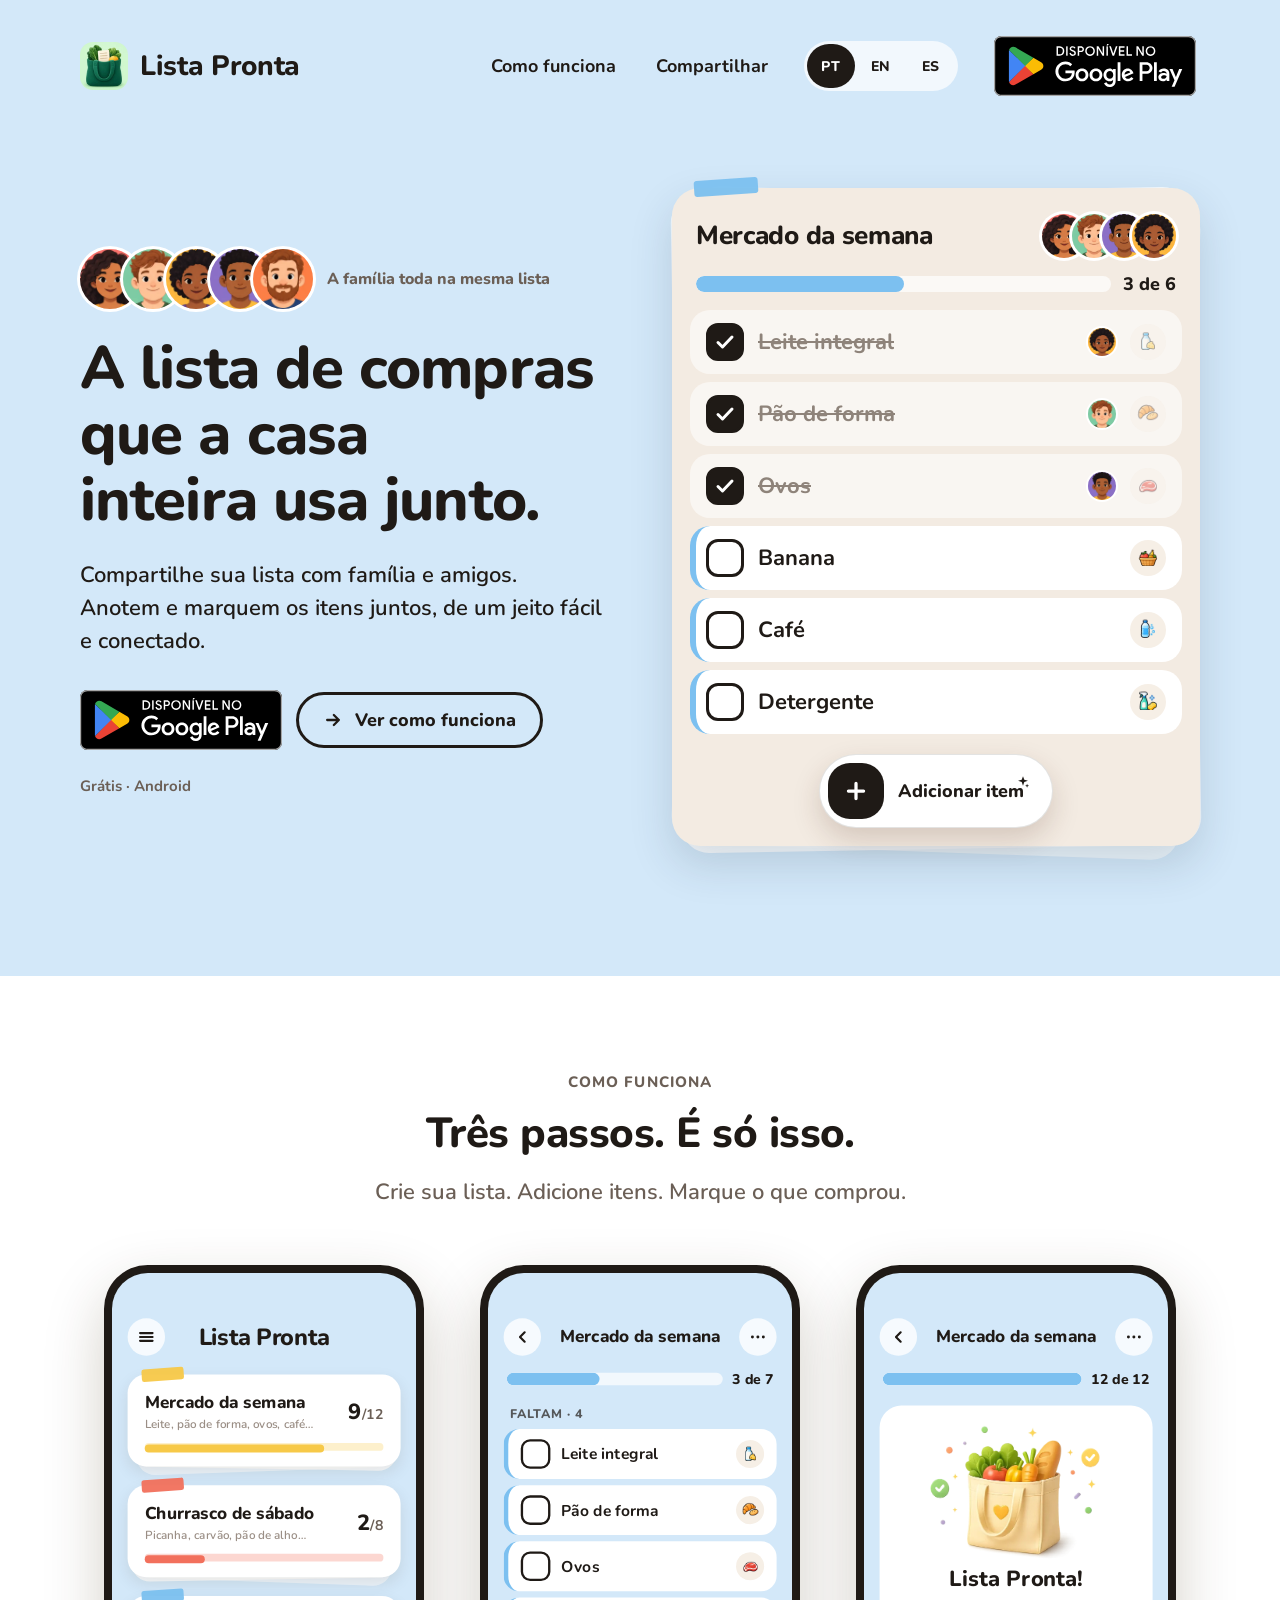
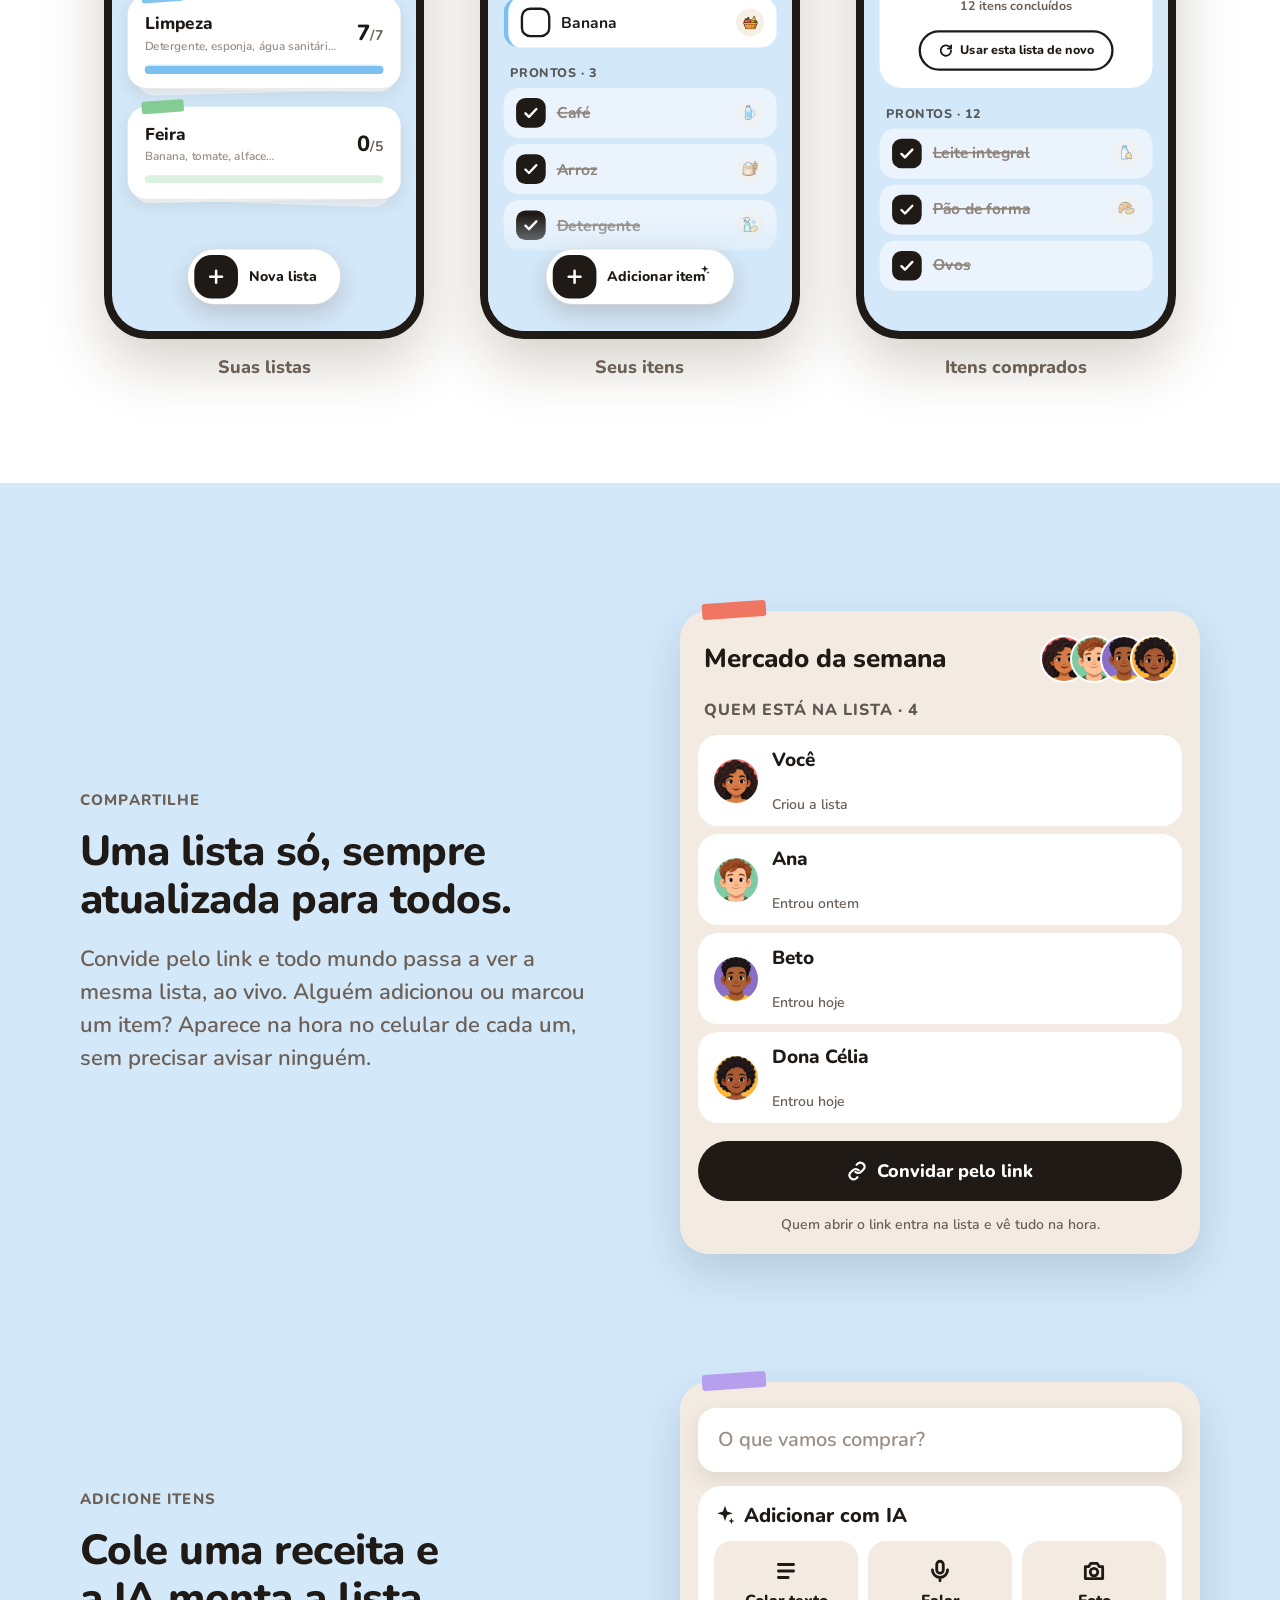
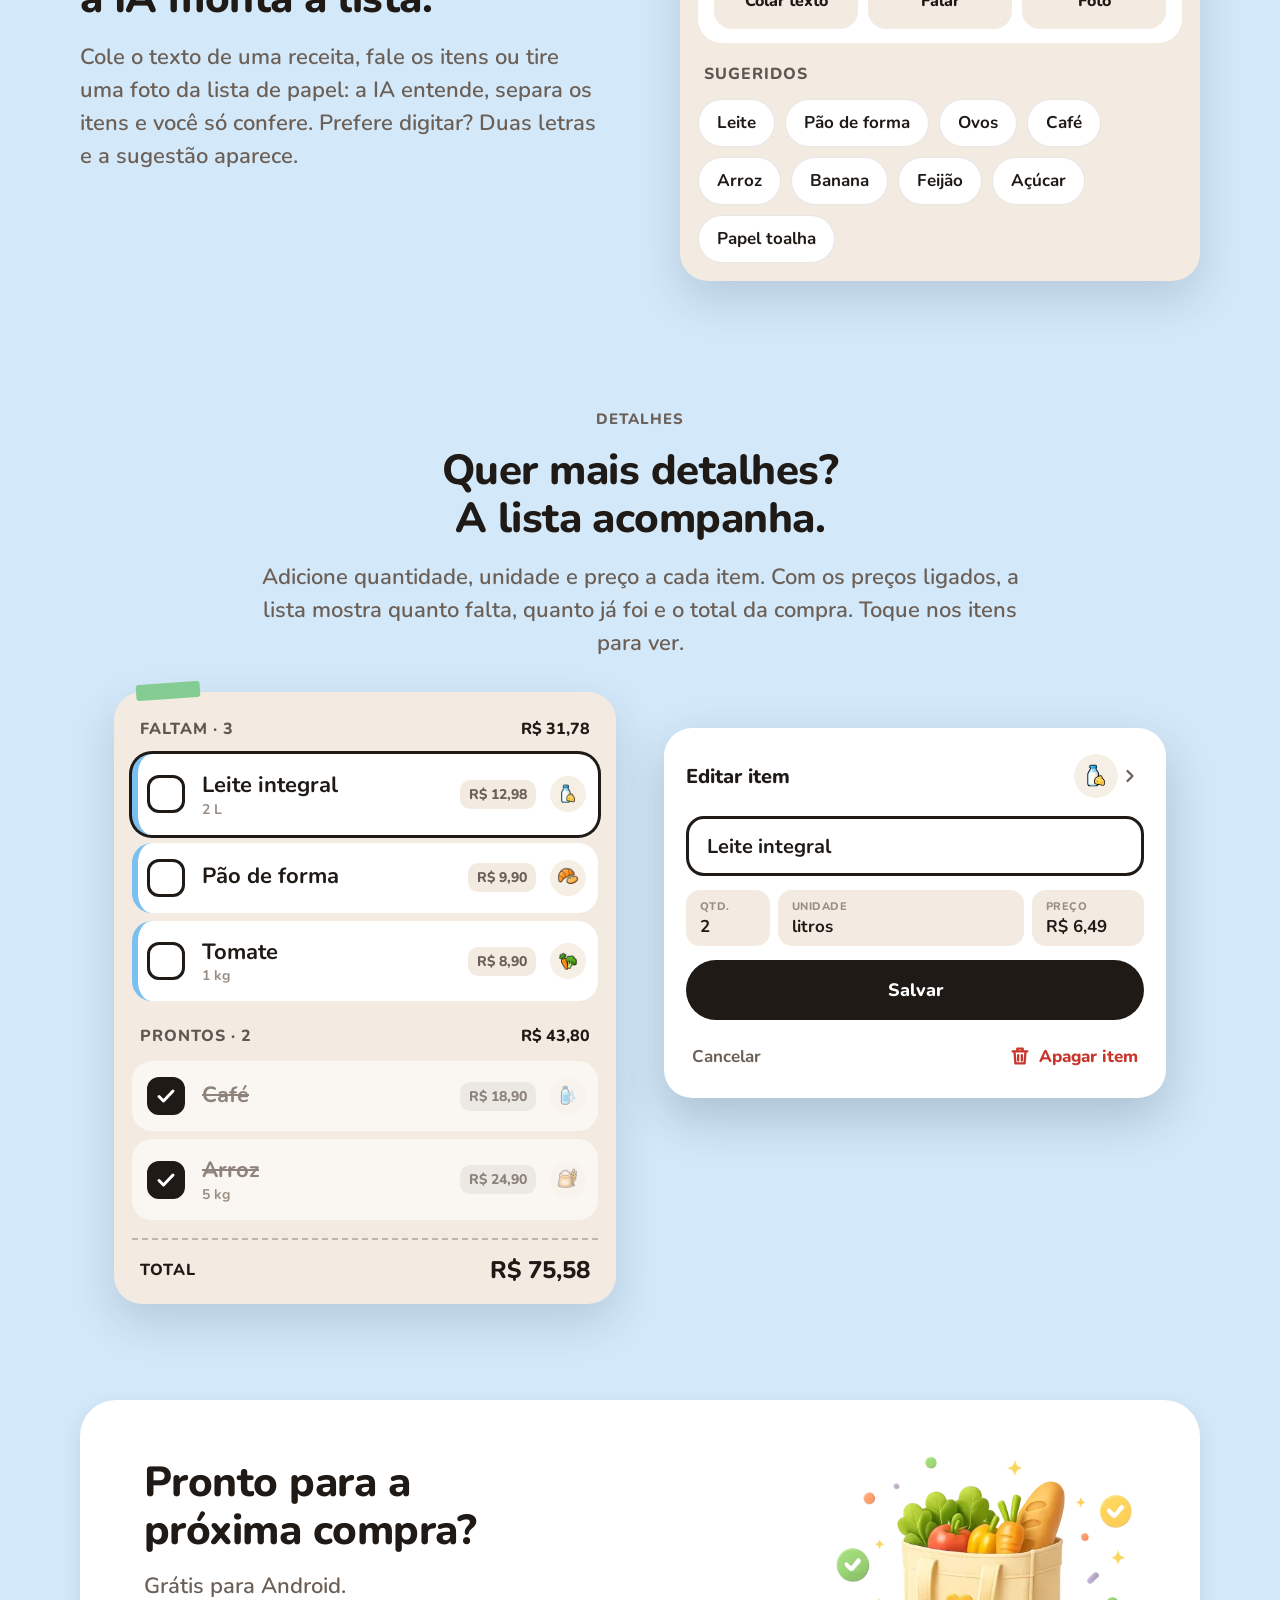
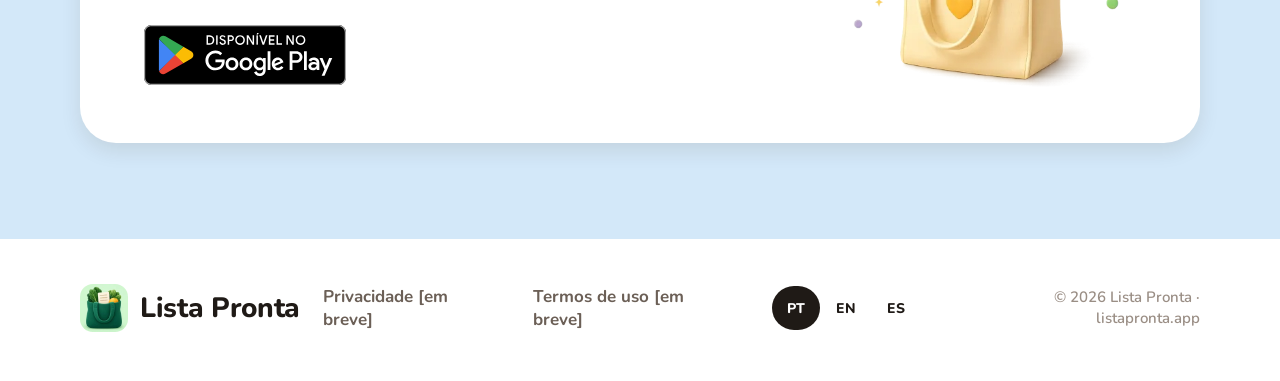
==== commit ff822c19: "Official Google Play badges, drop the "open in app" CTA, add this machine's debug SHA Replace the se" ====
--- a/index.html
+++ b/index.html
@@ -32,14 +32,14 @@
       <a href="#como-funciona" data-i18n="nav_how">Como funciona</a>
       <a href="#compartilhar" data-i18n="nav_share">Compartilhar</a>
       <div class="langs" role="group" aria-label="Idioma" data-i18n-aria-label="lang_label" data-langs></div>
-      <a class="btn btn--play" href="https://play.google.com/store/apps/details?id=app.mazarini.listapronta" rel="noopener">
-        <svg width="22" height="22" viewBox="0 0 24 24" fill="#FFFFFF" aria-hidden="true"><path d="M5 3.5v17c0 .8.9 1.3 1.6.9l14-8.5c.6-.4.6-1.3 0-1.7l-14-8.5C5.9 2.2 5 2.7 5 3.5z"/></svg>
-        <span data-i18n="cta">Baixar no Google Play</span>
+      <a class="play-badge" href="https://play.google.com/store/apps/details?id=app.mazarini.listapronta" rel="noopener">
+        <img class="play-badge__img" src="assets/play/google-play-badge-pt-br.svg"
+             data-play-badge data-badge-base="assets/play/" data-i18n-alt="badge_alt" alt="Disponível no Google Play">
       </a>
     </nav>
-    <a class="btn btn--play btn--sm site-header__cta-mobile" href="https://play.google.com/store/apps/details?id=app.mazarini.listapronta" rel="noopener">
-      <svg width="18" height="18" viewBox="0 0 24 24" fill="#FFFFFF" aria-hidden="true"><path d="M5 3.5v17c0 .8.9 1.3 1.6.9l14-8.5c.6-.4.6-1.3 0-1.7l-14-8.5C5.9 2.2 5 2.7 5 3.5z"/></svg>
-      <span data-i18n="cta_short">Baixar</span>
+    <a class="play-badge play-badge--sm site-header__cta-mobile" href="https://play.google.com/store/apps/details?id=app.mazarini.listapronta" rel="noopener">
+      <img class="play-badge__img" src="assets/play/google-play-badge-pt-br.svg"
+           data-play-badge data-badge-base="assets/play/" data-i18n-alt="badge_alt" alt="Disponível no Google Play">
     </a>
   </div>
   <div class="site-header__langs">
@@ -66,9 +66,9 @@
         <h1 data-i18n="hero_h">A lista de compras que a casa inteira usa junto.</h1>
         <p class="lead lead--ink" data-i18n="hero_p">Compartilhe sua lista com família e amigos. Anotem e marquem os itens juntos, de um jeito fácil e conectado.</p>
         <div class="hero__ctas">
-          <a class="btn btn--play" href="https://play.google.com/store/apps/details?id=app.mazarini.listapronta" rel="noopener">
-            <svg width="22" height="22" viewBox="0 0 24 24" fill="#FFFFFF" aria-hidden="true"><path d="M5 3.5v17c0 .8.9 1.3 1.6.9l14-8.5c.6-.4.6-1.3 0-1.7l-14-8.5C5.9 2.2 5 2.7 5 3.5z"/></svg>
-            <span data-i18n="cta">Baixar no Google Play</span>
+          <a class="play-badge" href="https://play.google.com/store/apps/details?id=app.mazarini.listapronta" rel="noopener">
+            <img class="play-badge__img" src="assets/play/google-play-badge-pt-br.svg"
+                 data-play-badge data-badge-base="assets/play/" data-i18n-alt="badge_alt" alt="Disponível no Google Play">
           </a>
           <a class="btn btn--outline" href="#como-funciona">
             <svg width="20" height="20" viewBox="0 0 24 24" fill="none" stroke="#1F1A16" stroke-width="2.75" stroke-linecap="round" stroke-linejoin="round" aria-hidden="true"><path d="M5 12h14M13 6l6 6-6 6"/></svg>
@@ -400,9 +400,9 @@
           <h2 data-i18n="final_h">Pronto para a próxima compra?</h2>
           <p class="lead" data-i18n="final_p">Grátis para Android.</p>
           <p class="final__cta">
-            <a class="btn btn--play btn--full" href="https://play.google.com/store/apps/details?id=app.mazarini.listapronta" rel="noopener">
-              <svg width="22" height="22" viewBox="0 0 24 24" fill="#FFFFFF" aria-hidden="true"><path d="M5 3.5v17c0 .8.9 1.3 1.6.9l14-8.5c.6-.4.6-1.3 0-1.7l-14-8.5C5.9 2.2 5 2.7 5 3.5z"/></svg>
-              <span data-i18n="cta">Baixar no Google Play</span>
+            <a class="play-badge play-badge--block" href="https://play.google.com/store/apps/details?id=app.mazarini.listapronta" rel="noopener">
+              <img class="play-badge__img" src="assets/play/google-play-badge-pt-br.svg"
+                   data-play-badge data-badge-base="assets/play/" data-i18n-alt="badge_alt" alt="Disponível no Google Play">
             </a>
           </p>
         </div>
--- a/styles.css
+++ b/styles.css
@@ -180,14 +180,29 @@
   color: var(--ink);
 }
 
-.btn--play {
-  background: var(--ink);
-  color: var(--paper);
-  min-height: 3.75rem;
-  font-size: 1.25rem;
-  padding: 0 1.625rem 0 1.25rem;
-}
-.btn--play:hover { color: var(--paper); background: #2c2520; }
+/* Official Google Play badge. Google's artwork is used unmodified and only
+   scaled, as the Play badge guidelines require; the files are the 646x250
+   PNGs from Google under assets/play/. */
+.play-badge {
+  display: inline-flex;
+  align-items: center;
+  justify-content: center;
+  line-height: 0;
+  text-decoration: none;
+  border-radius: 0.5rem;
+  flex: 0 0 auto;
+}
+.play-badge__img {
+  display: block;
+  height: var(--badge-h, 3.75rem);   /* 60px — the height the old CTA pill had */
+  width: auto;
+  max-width: none;                   /* never squeeze Google's artwork */
+}
+.play-badge--sm .play-badge__img { --badge-h: 2.75rem; }
+/* The legacy PNG badge (English) carries much more built-in clear space than
+   the current SVG artwork, so it is scaled up to read at the same size. */
+.play-badge__img[src$=".png"] { height: calc(var(--badge-h, 3.75rem) * 1.625); }
+.play-badge--block { display: flex; width: max-content; margin-inline: auto; }
 
 .btn--ink {
   background: var(--ink);
@@ -293,14 +308,14 @@
 .hero__tag { display: flex; flex-direction: column; align-items: center; gap: 0.875rem; }
 .hero__tag-text { font-size: 1rem; font-weight: 800; color: var(--muted); }
 
-.hero__ctas { display: flex; flex-direction: column; gap: 0.875rem; width: 100%; margin-top: 0.375rem; }
+.hero__ctas { display: flex; flex-direction: column; gap: 0.875rem; width: 100%; margin-top: 0.375rem; align-items: center; }
 .hero__note { font-size: 0.9375rem; font-weight: 700; color: var(--muted); }
 .hero__art { display: flex; justify-content: center; }
 
 @media (min-width: 60rem) {
   .hero__text { gap: 1.625rem; align-items: flex-start; text-align: left; }
   .hero__tag { flex-direction: row; }
-  .hero__ctas { flex-direction: row; flex-wrap: wrap; width: auto; }
+  .hero__ctas { flex-direction: row; flex-wrap: wrap; width: auto; align-items: center; }
   .hero__art { justify-content: flex-end; }
 }
 
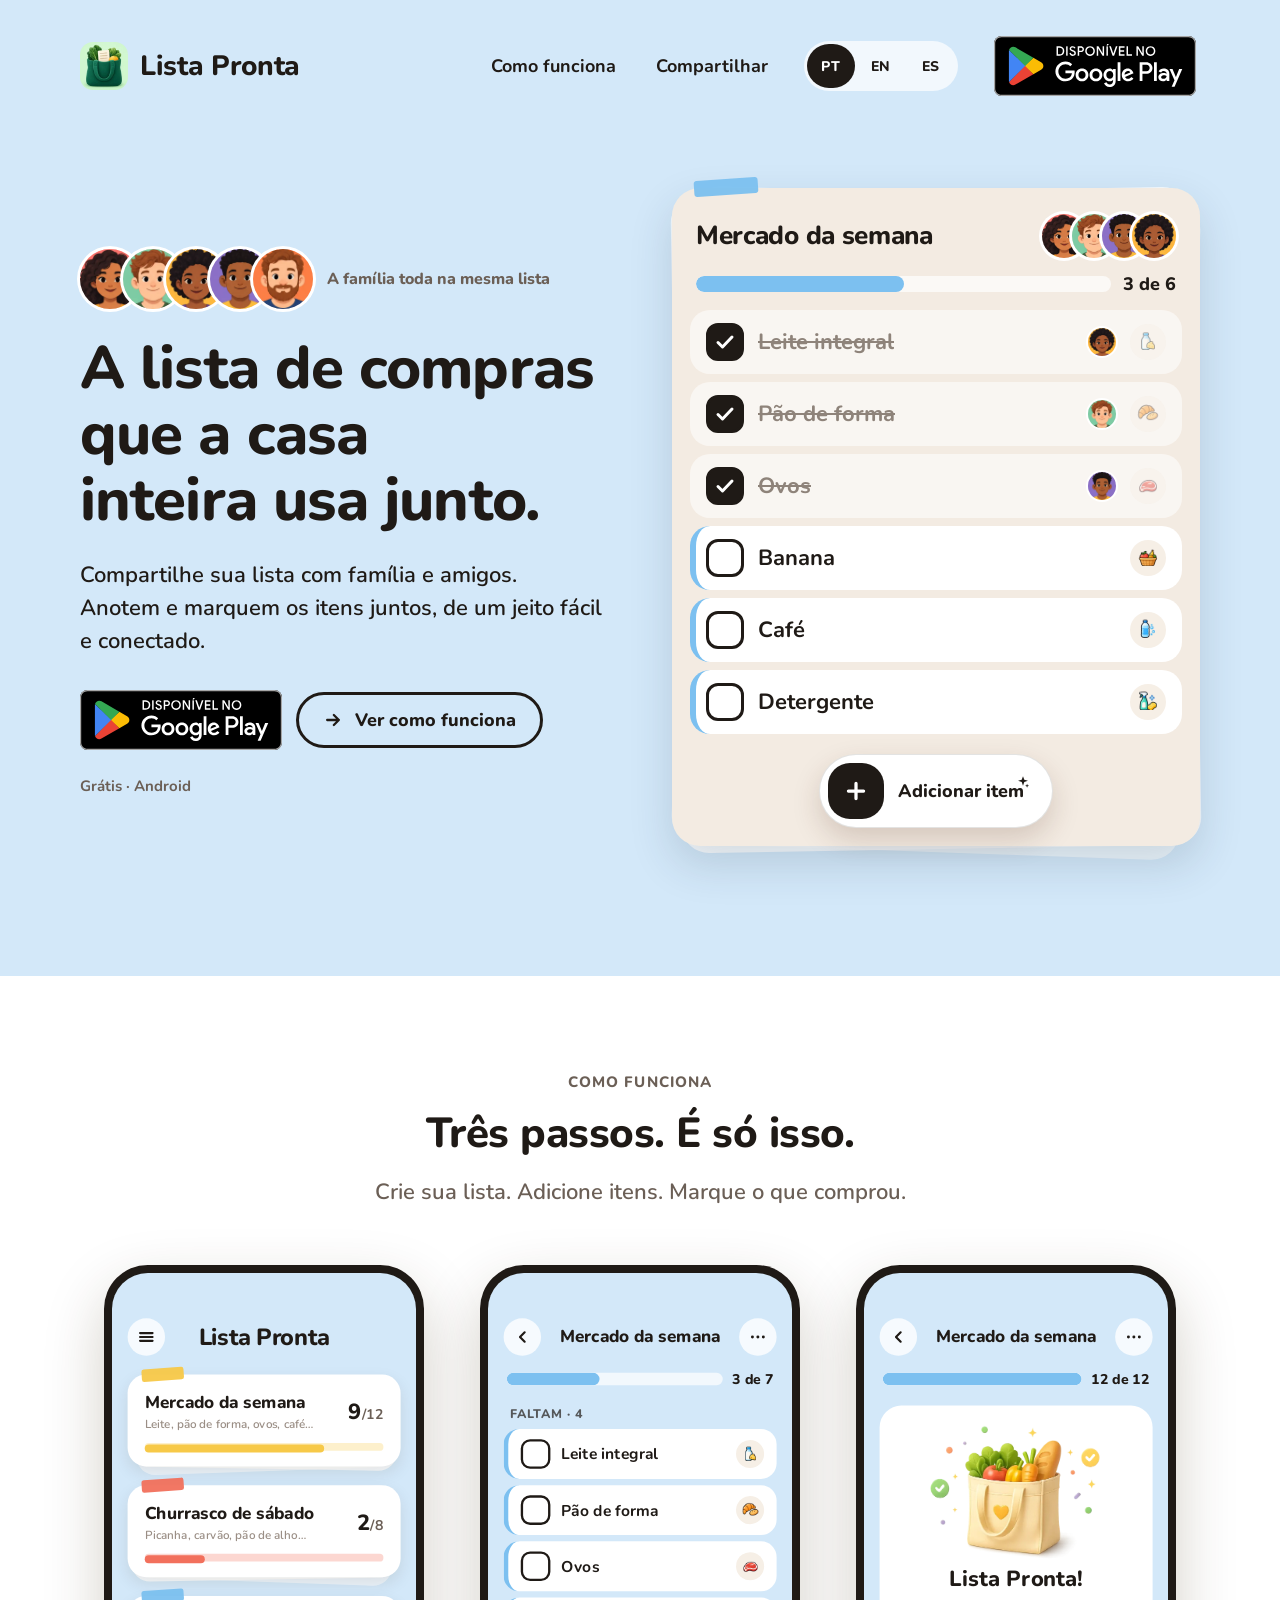
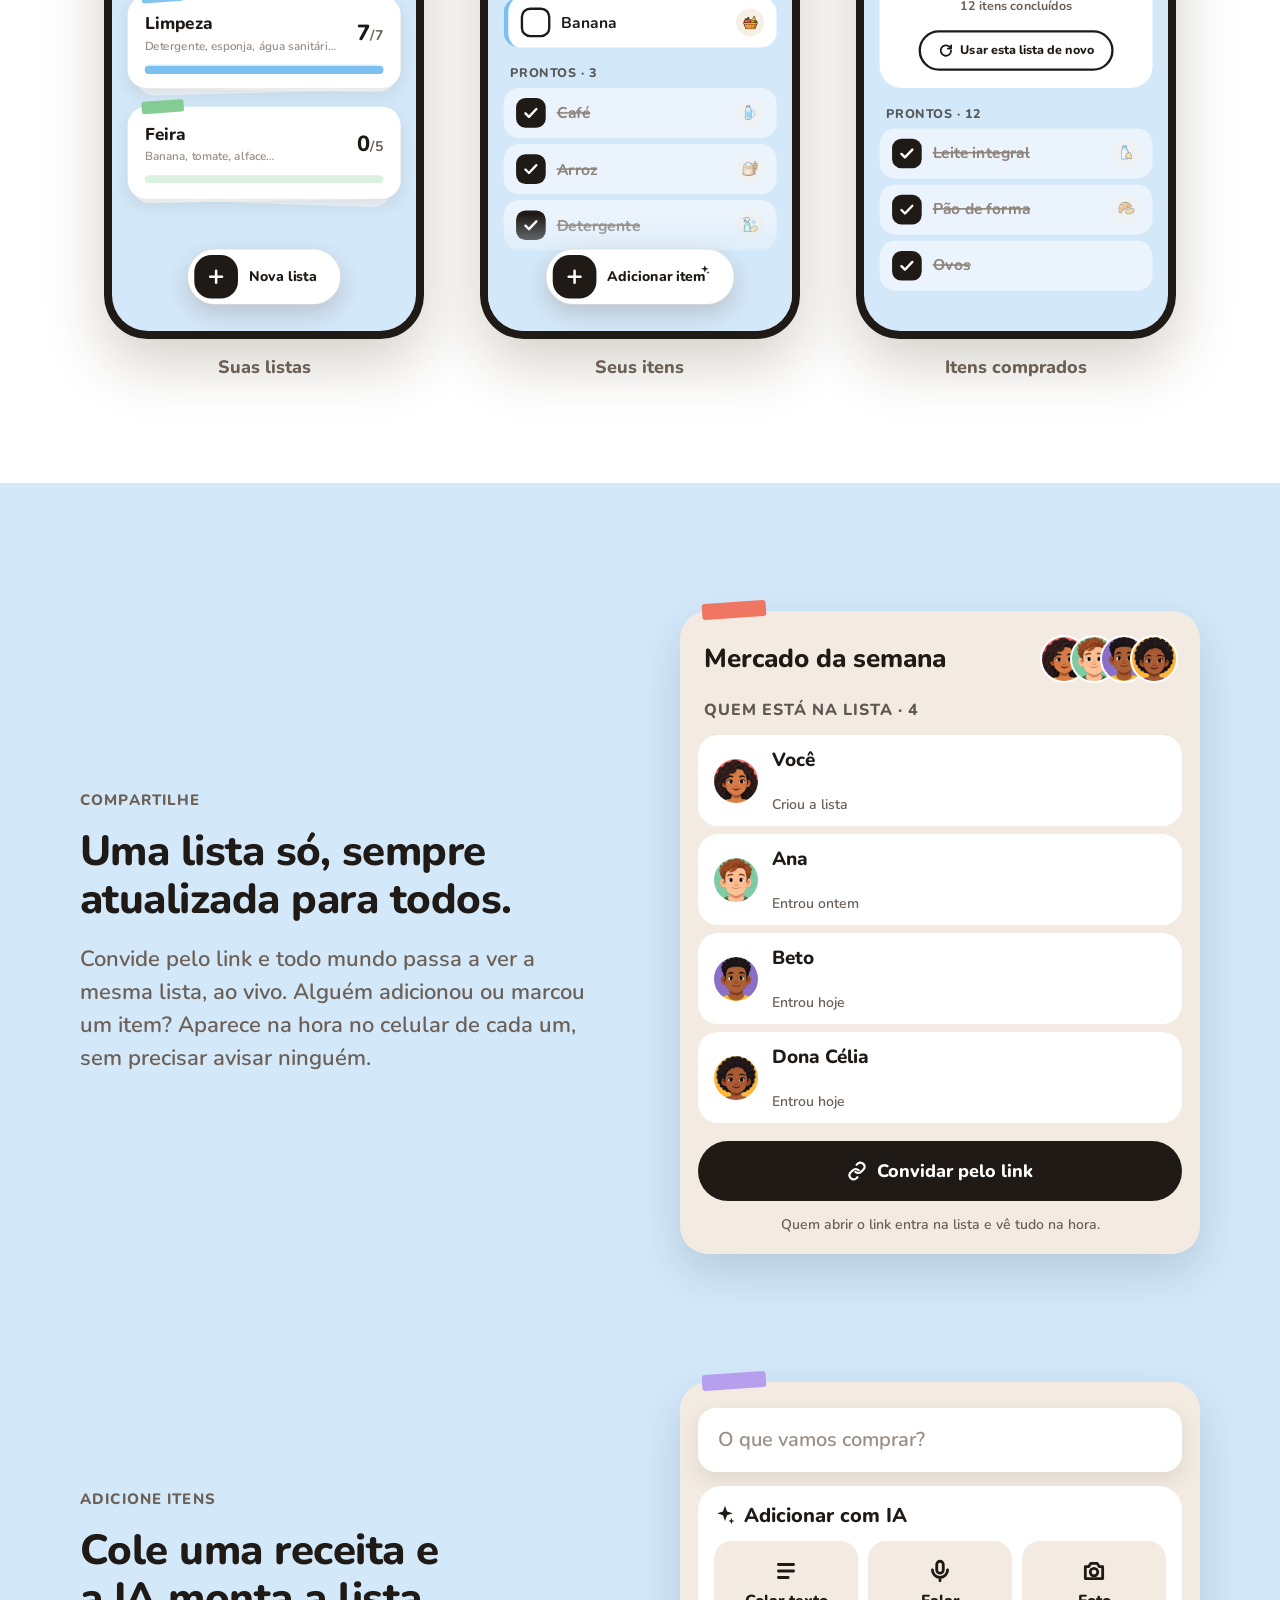
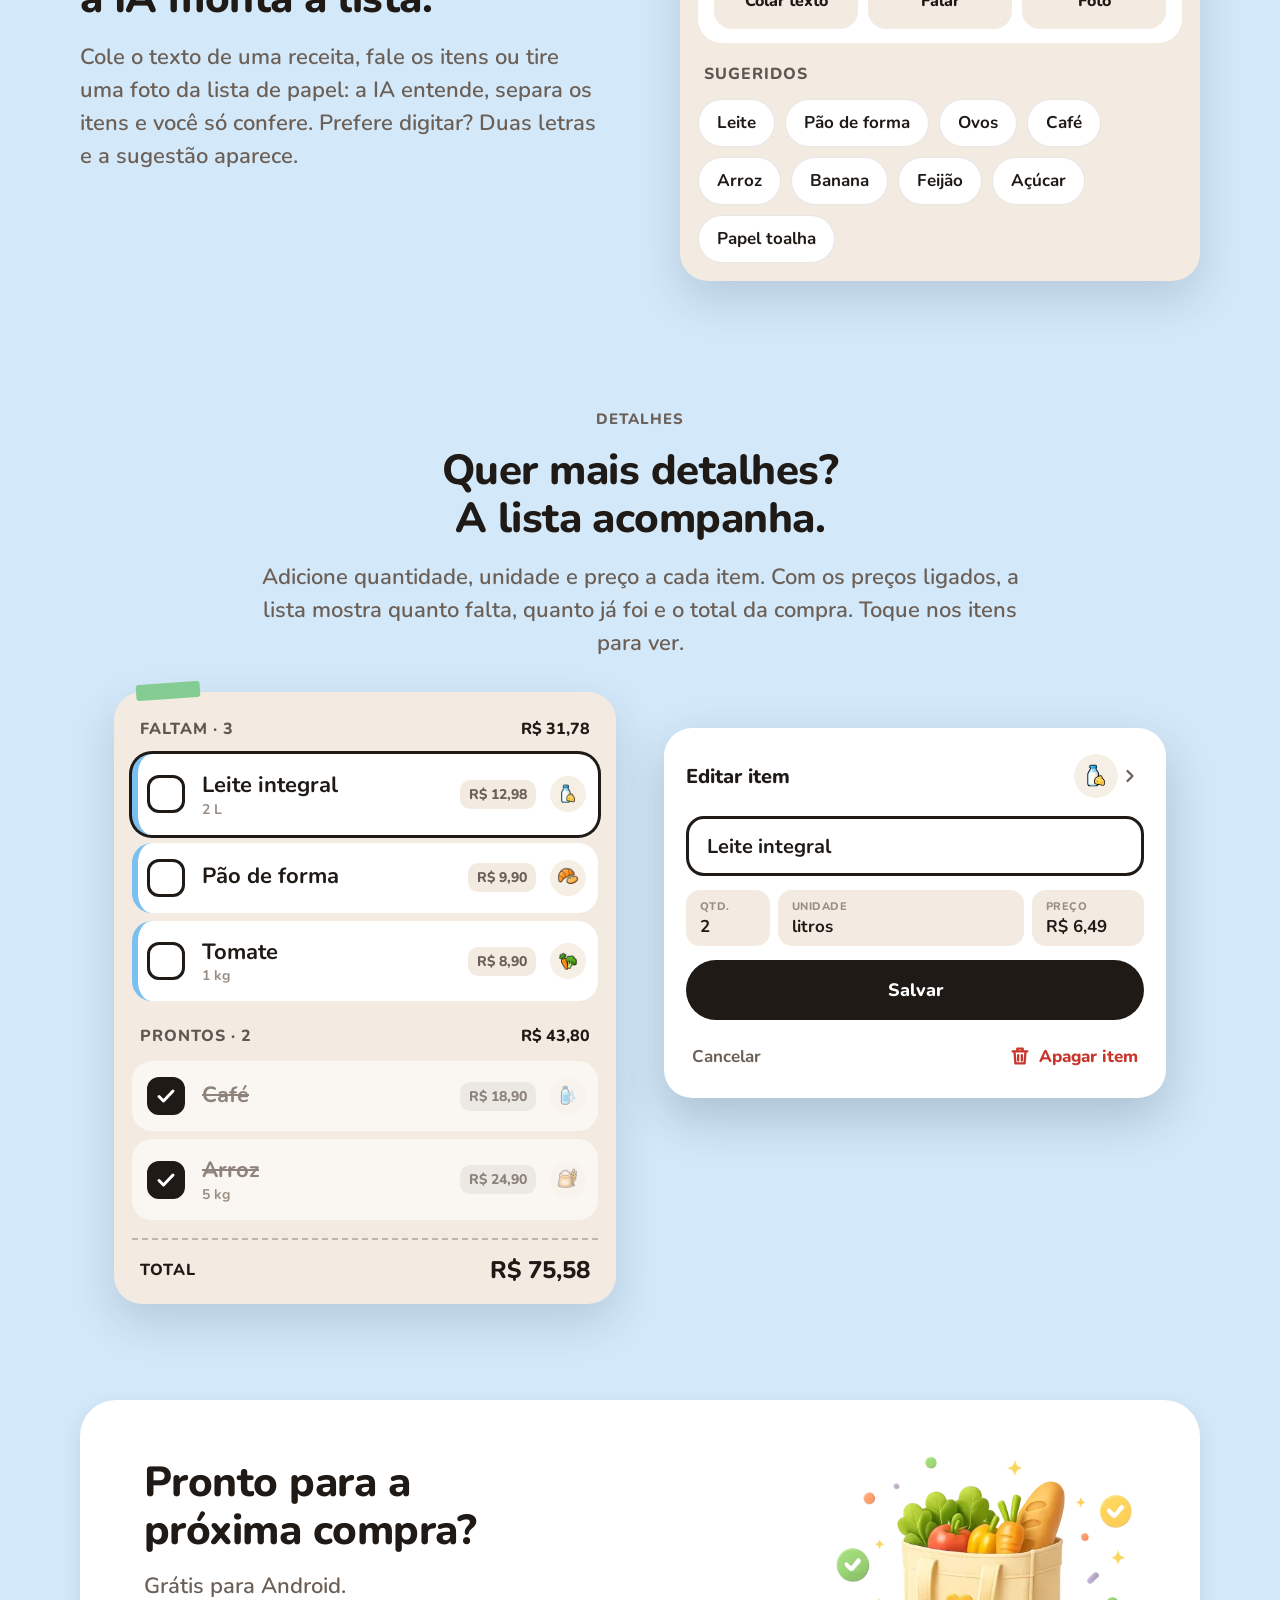
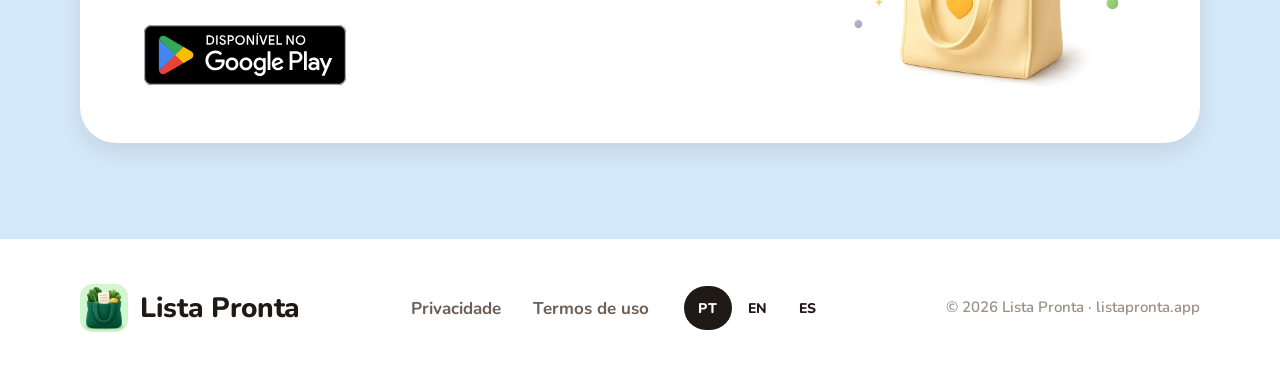
==== commit ed044d16: "Publish the Privacy Policy and the Terms of Use Both pages live at /privacy/ and /terms/, each carry" ====
--- a/index.html
+++ b/index.html
@@ -420,8 +420,8 @@
     </span>
     <div class="site-footer__mid">
       <div class="site-footer__links">
-        <span data-i18n="privacy">Privacidade [em breve]</span>
-        <span data-i18n="terms">Termos de uso [em breve]</span>
+        <a href="/privacy/" data-i18n="privacy">Privacidade</a>
+        <a href="/terms/" data-i18n="terms">Termos de uso</a>
       </div>
       <div class="langs" role="group" aria-label="Idioma" data-i18n-aria-label="lang_label" data-langs></div>
     </div>
--- a/styles.css
+++ b/styles.css
@@ -919,13 +919,16 @@
   gap: 1.375rem;
 }
 .site-footer__links { display: flex; flex-direction: column; gap: 1rem; }
-.site-footer__links span { font-size: 1rem; font-weight: 700; color: var(--muted); }
+.site-footer__links a,
+.site-footer__links span { font-size: 1rem; font-weight: 700; color: var(--muted); text-decoration: none; }
+.site-footer__links a:hover { color: var(--ink); text-decoration: underline; }
 .site-footer__legal { font-size: 0.875rem; font-weight: 600; color: var(--faint); line-height: 1.45; }
 
 @media (min-width: 60rem) {
   .site-footer { padding: 2.75rem var(--pad-x) 3rem; }
   .site-footer__inner { flex-direction: row; align-items: center; justify-content: space-between; gap: 1.5rem; }
   .site-footer__links { flex-direction: row; align-items: center; gap: 2rem; }
+  .site-footer__links a,
   .site-footer__links span { font-size: 1.0625rem; }
   .site-footer__legal { font-size: 0.9375rem; text-align: right; }
   .site-footer__mid { display: flex; align-items: center; gap: 2rem; }
@@ -1040,6 +1043,9 @@
 
 .cta-block { display: flex; flex-direction: column; gap: 0.625rem; }
 
+.share-footer a { color: var(--faint); text-decoration: none; }
+.share-footer a:hover { color: var(--muted); text-decoration: underline; }
+
 .share-footer {
   text-align: center;
   font-size: 0.8125rem;
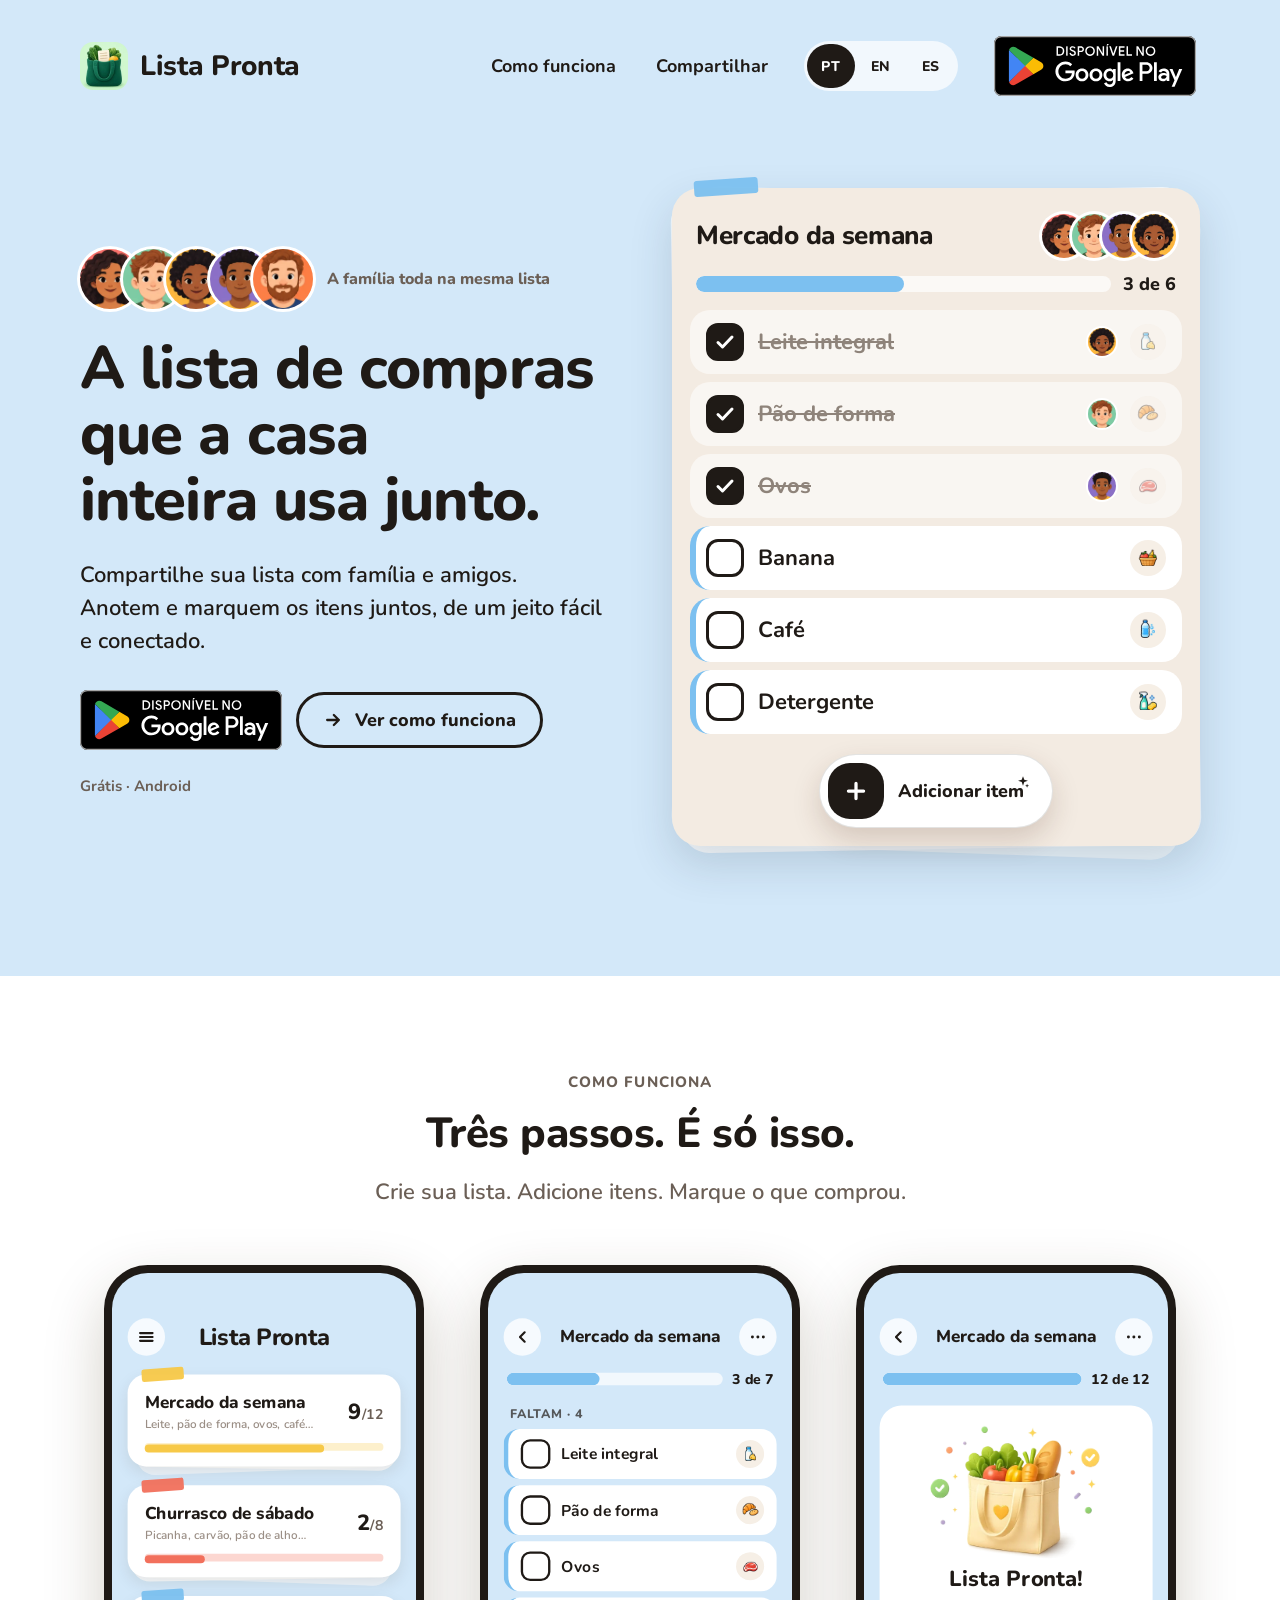
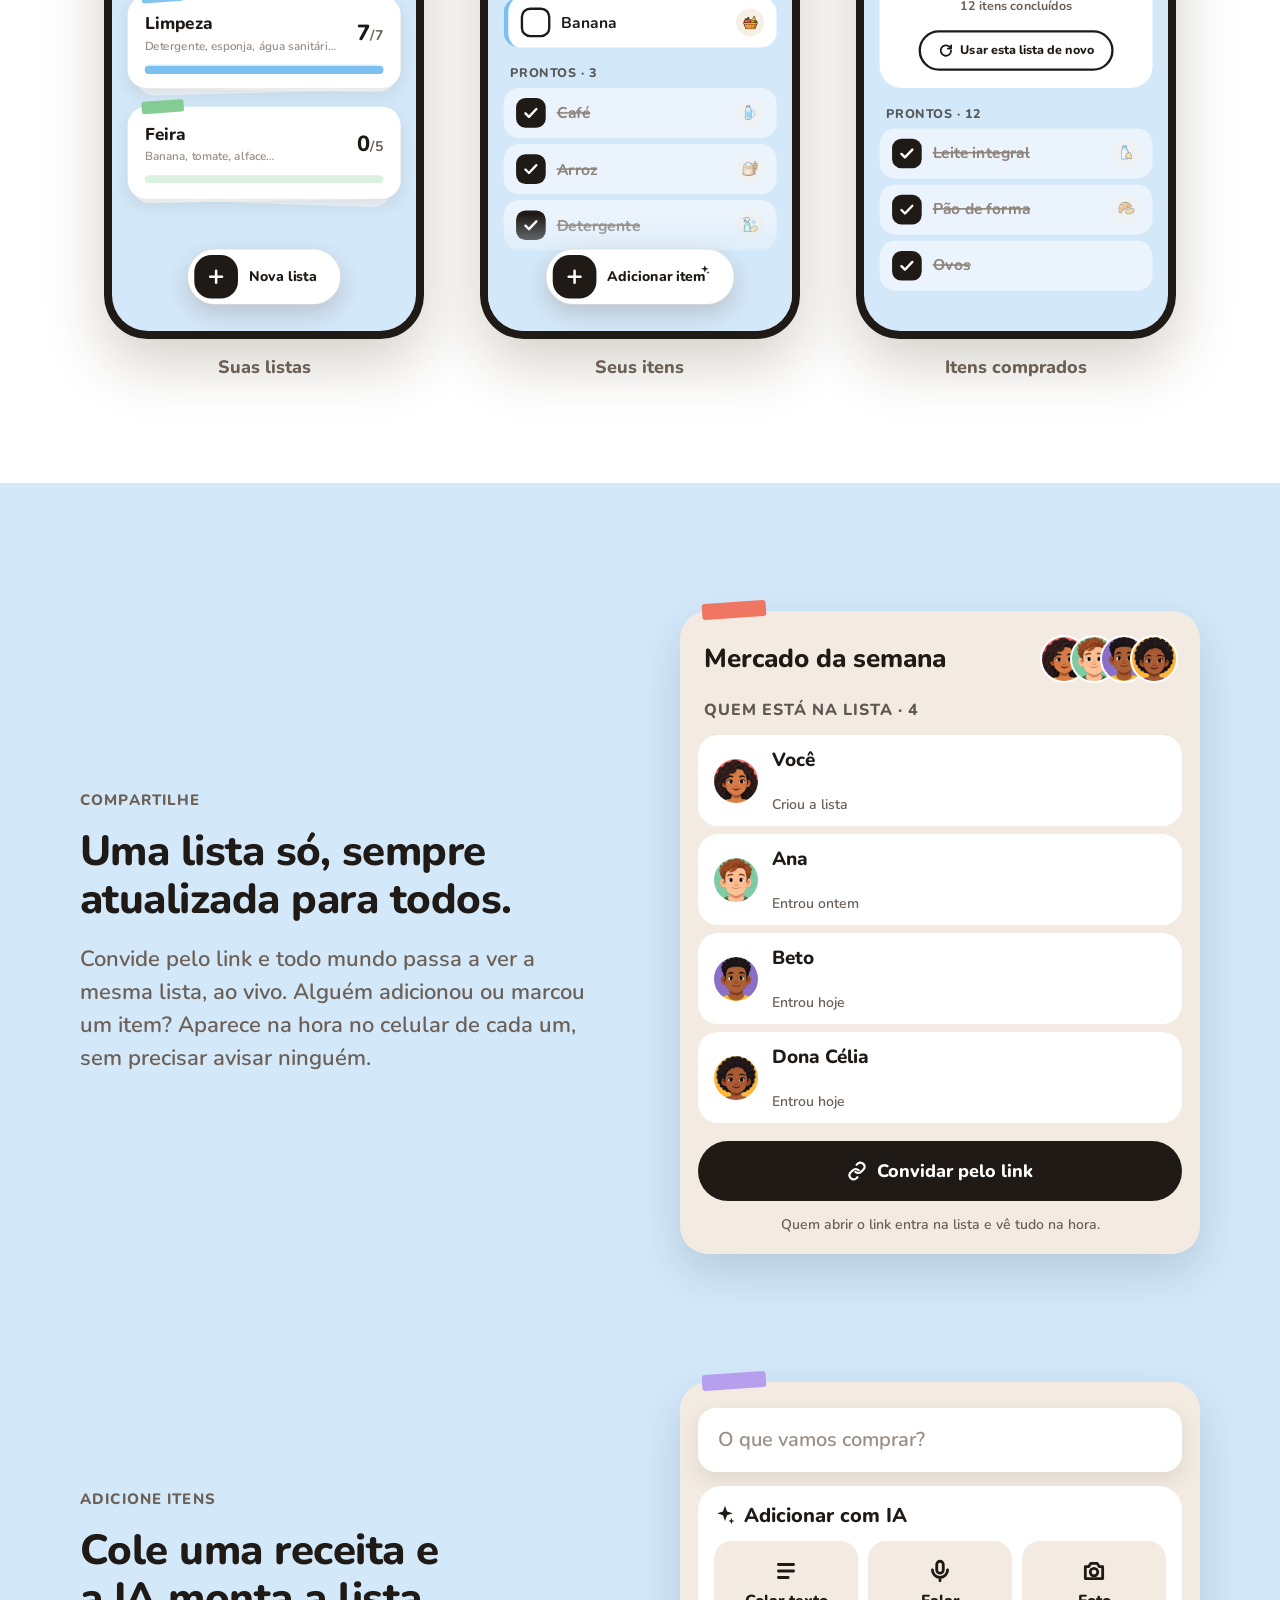
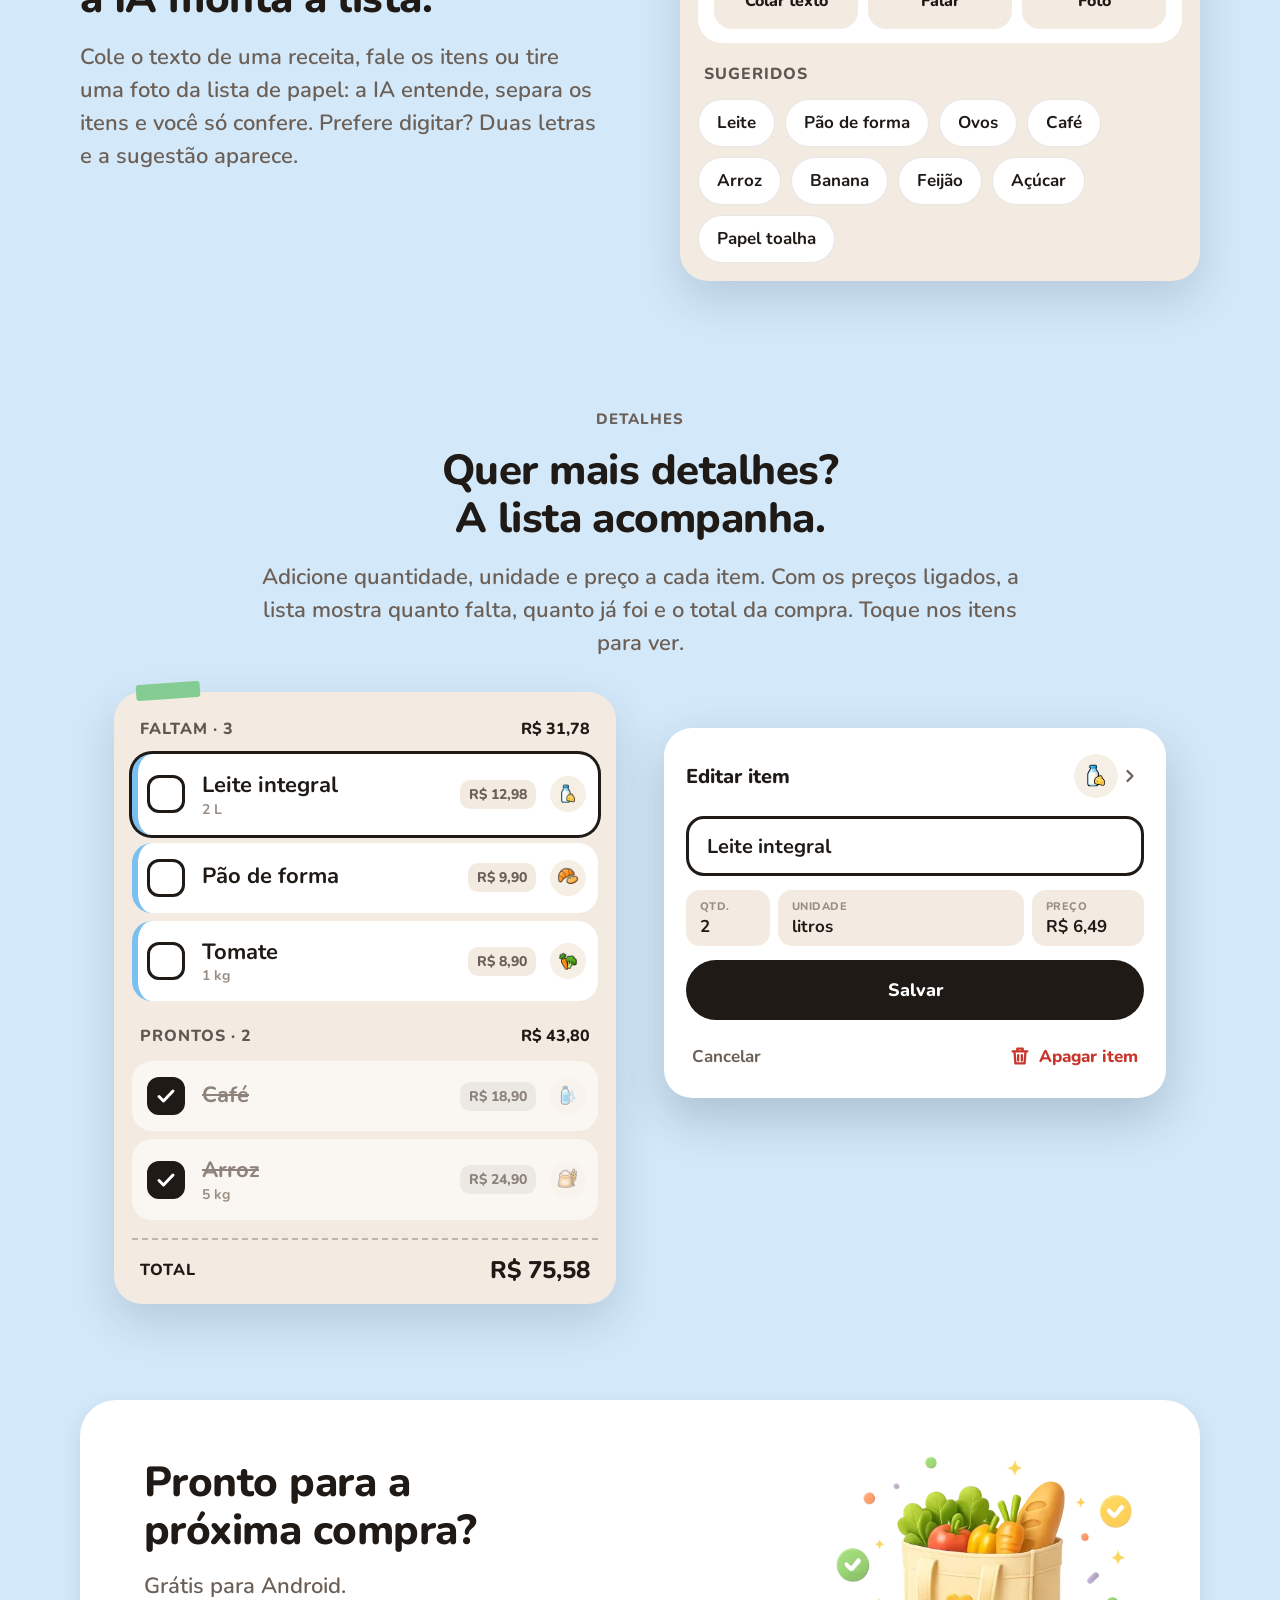
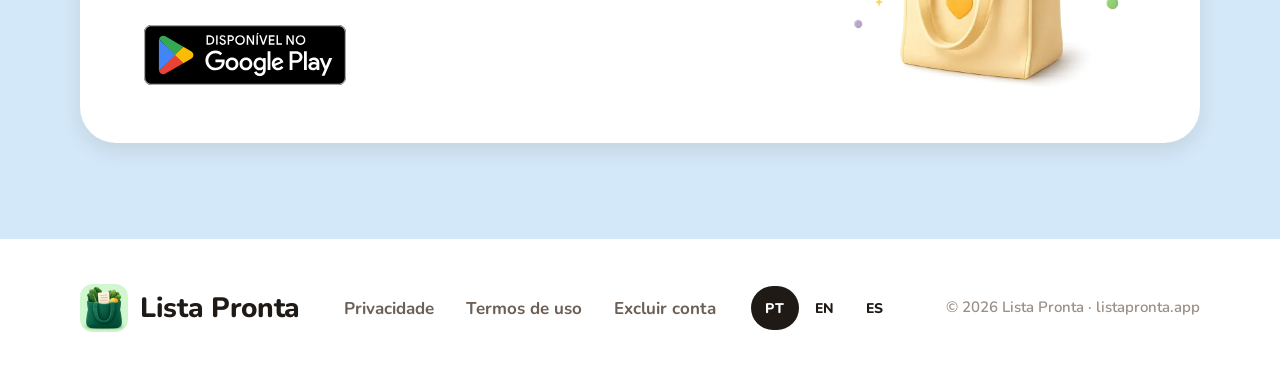
==== commit 295ca9d0: "Add the deletion-request page for Play's account deletion requirement Play requires a way to ask for" ====
--- a/index.html
+++ b/index.html
@@ -422,6 +422,7 @@
       <div class="site-footer__links">
         <a href="/privacy/" data-i18n="privacy">Privacidade</a>
         <a href="/terms/" data-i18n="terms">Termos de uso</a>
+        <a href="/delete-account/" data-i18n="delete_account">Excluir conta</a>
       </div>
       <div class="langs" role="group" aria-label="Idioma" data-i18n-aria-label="lang_label" data-langs></div>
     </div>
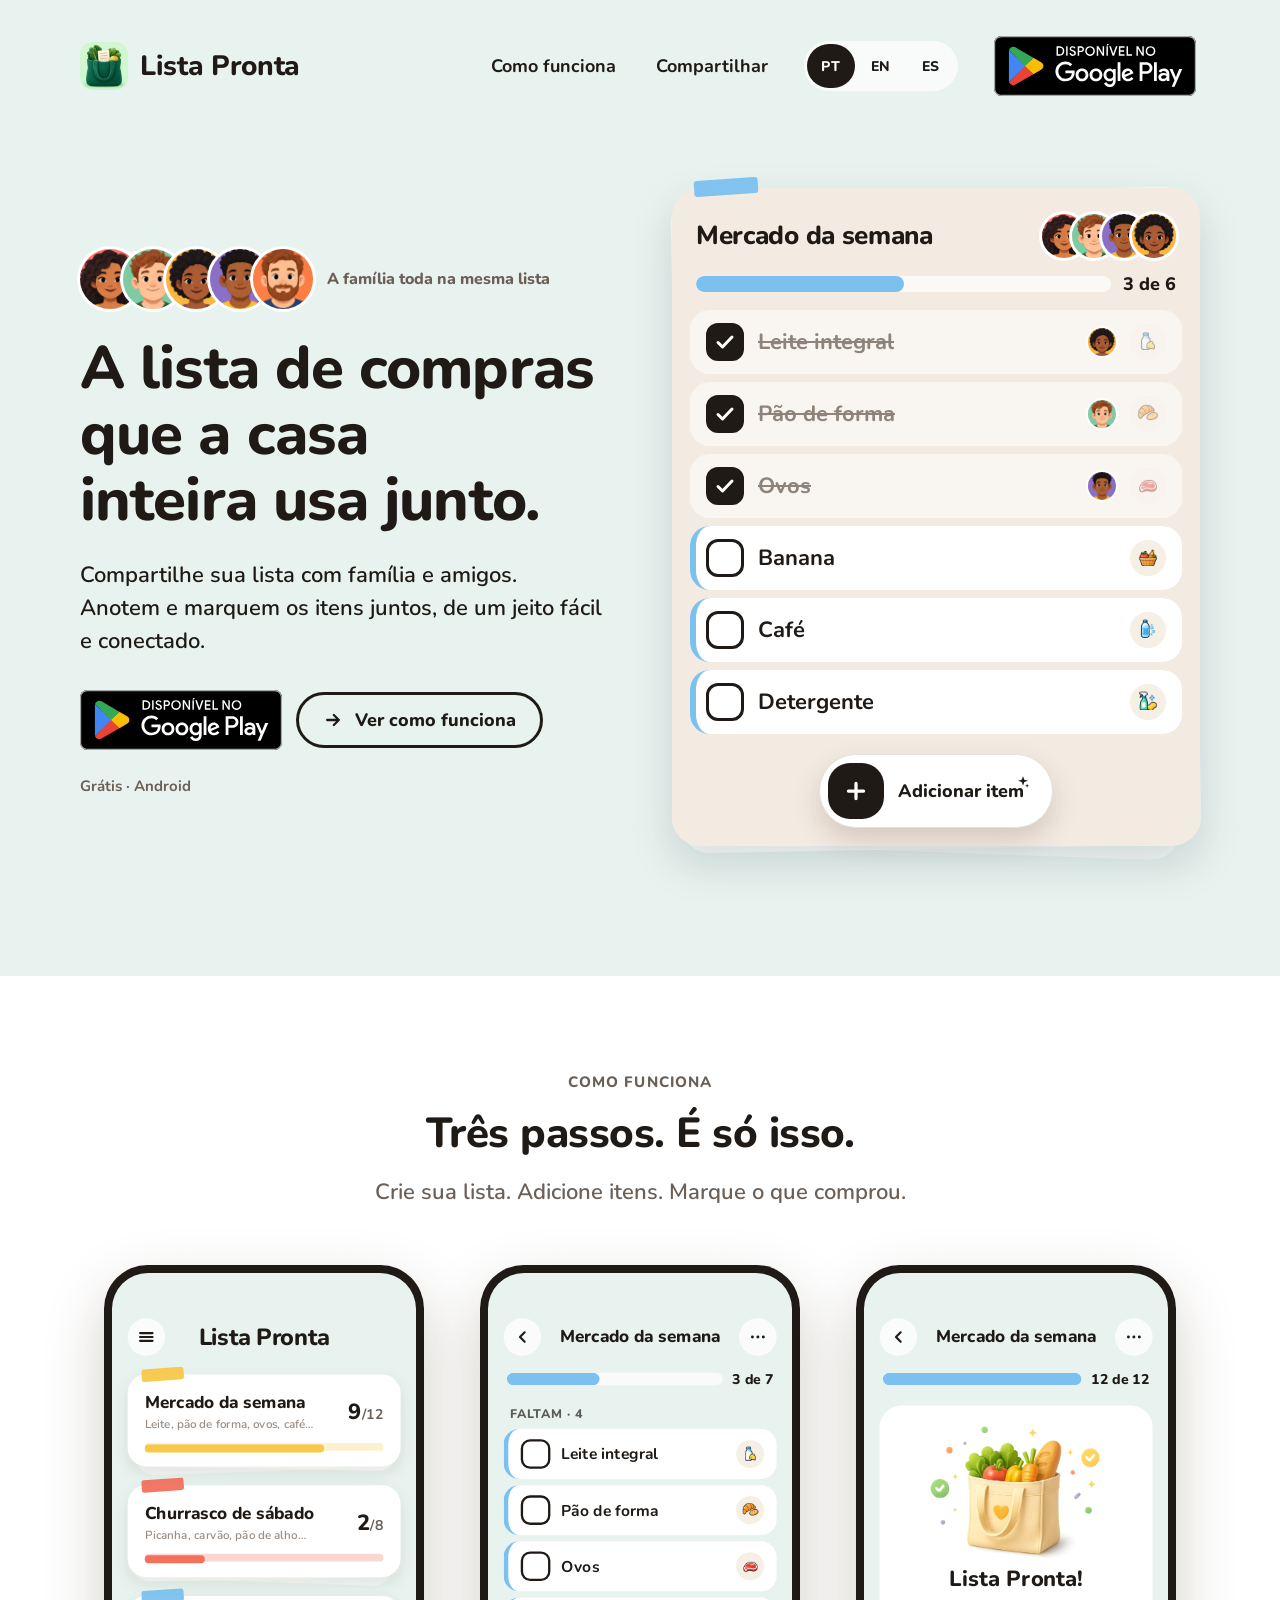
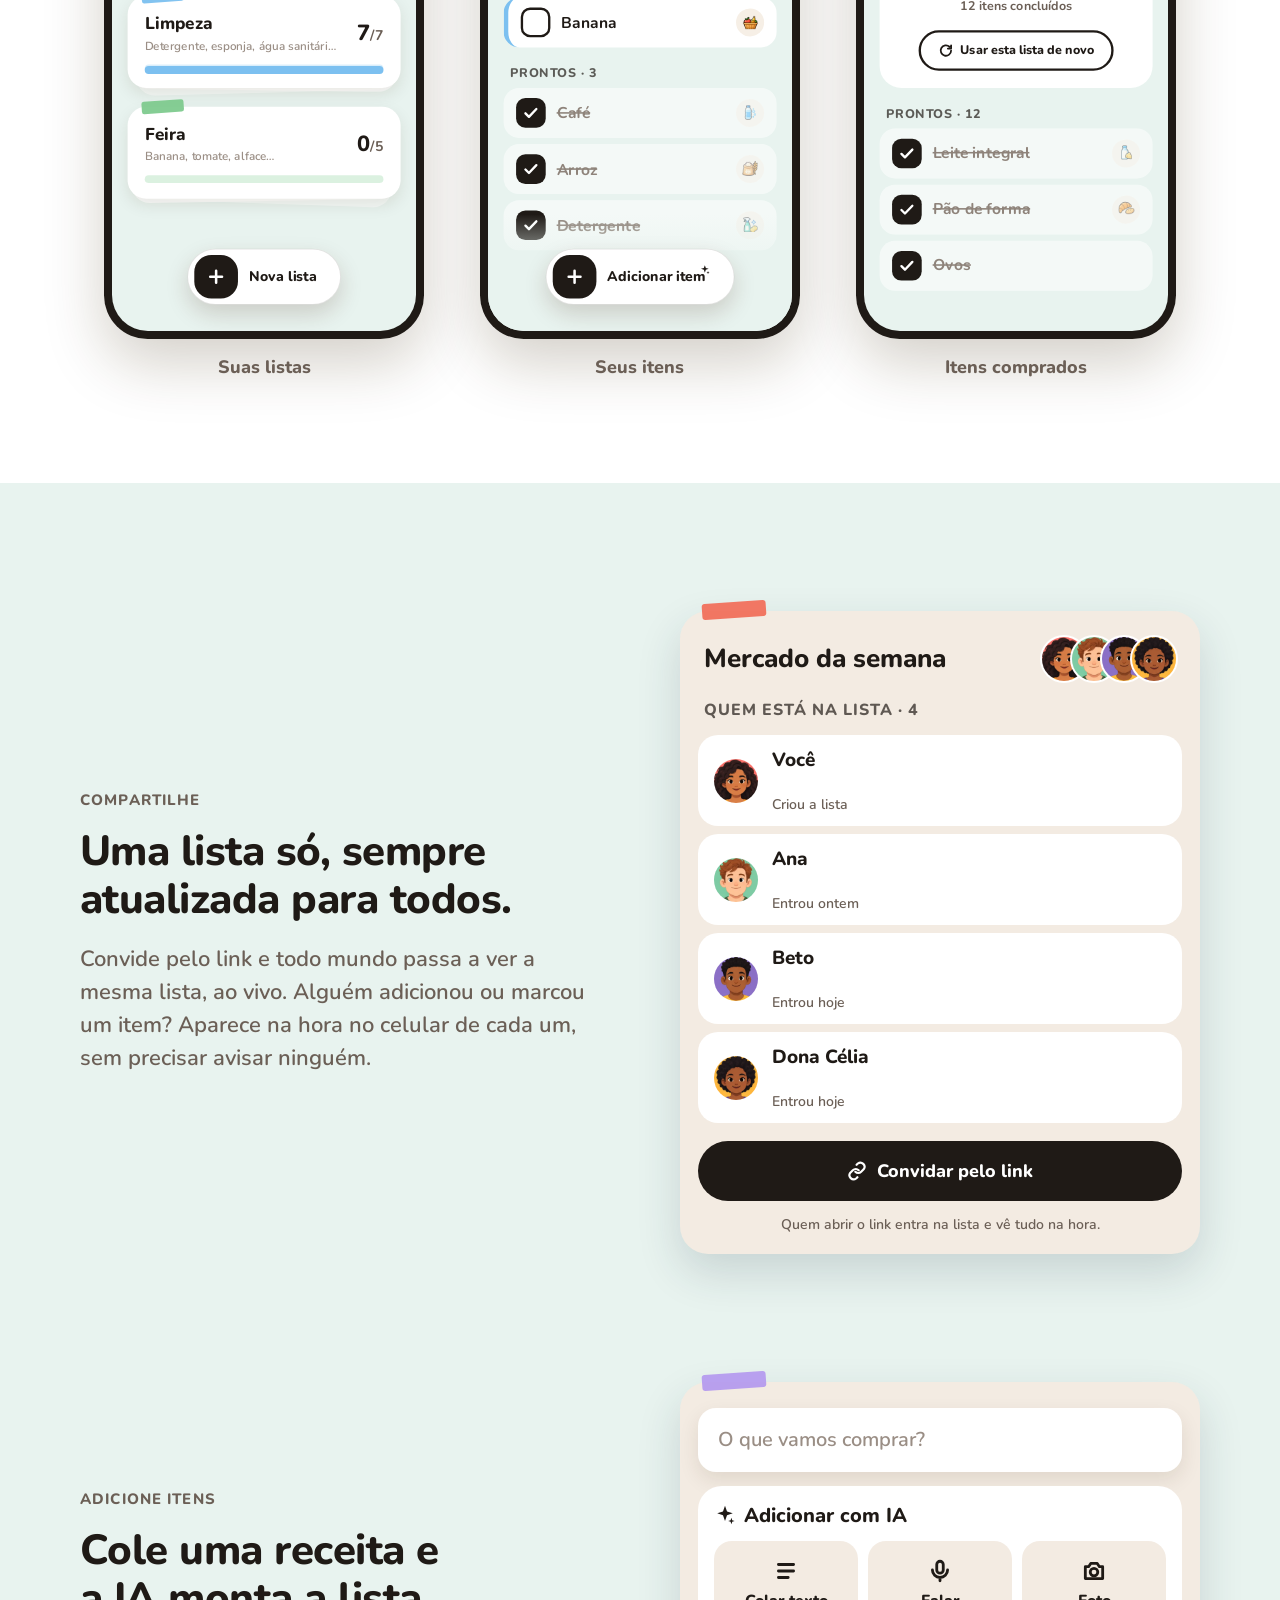
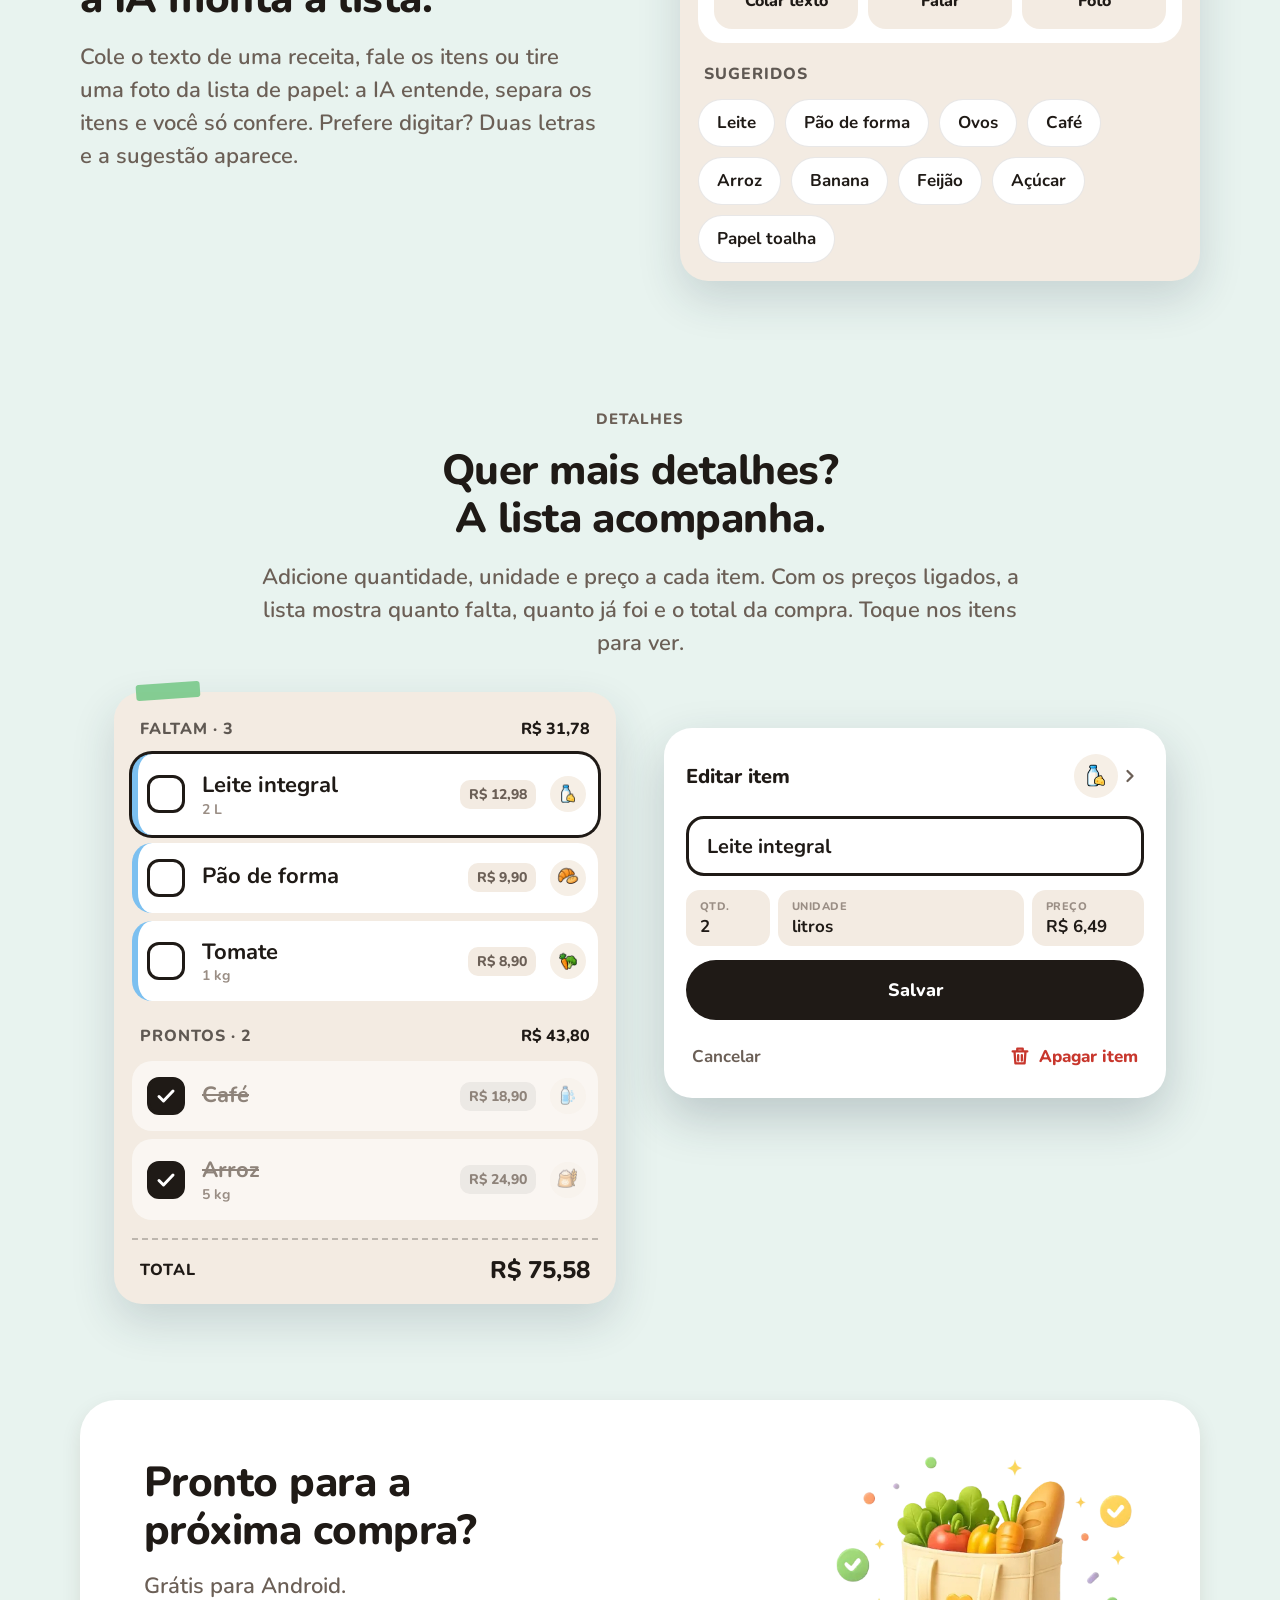
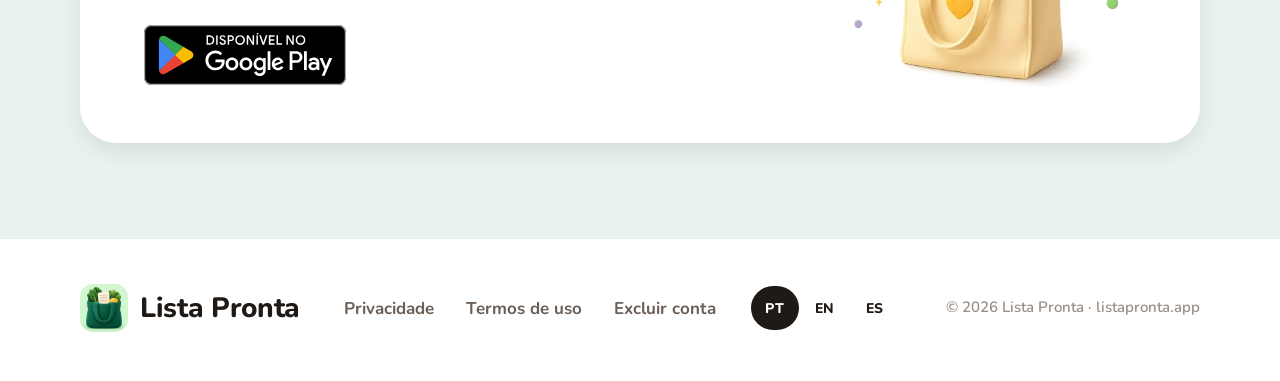
==== commit 018530b9: "Site: pale mint ground (#E8F3EF) Follows the app, whose shipped ground (ThemePalette.Sky in Palettes" ====
--- a/index.html
+++ b/index.html
@@ -5,7 +5,7 @@
 <meta name="viewport" content="width=device-width, initial-scale=1">
 <title>Lista Pronta — a lista de compras que a casa inteira usa junto</title>
 <meta name="description" content="Lista de compras compartilhada para família e amigos. Anotem e marquem os itens juntos, ao vivo. Grátis para Android.">
-<meta name="theme-color" content="#D3E8F9">
+<meta name="theme-color" content="#E8F3EF">
 <link rel="icon" href="assets/appicon.webp" type="image/webp">
 <link rel="apple-touch-icon" href="assets/appicon.webp">
 <link rel="canonical" href="https://listapronta.app/">
@@ -152,15 +152,15 @@
       </div>
       <div class="phones">
         <figure class="phone-figure">
-          <div class="phone"><div class="phone__screen"><div class="phone__inner" aria-hidden="true"><div style="width:390px;height:844px;overflow:hidden;position:relative;background:#D3E8F9;"><div style="height:54px;"></div><div style="display:flex;align-items:center;justify-content:space-between;padding:0 20px;height:56px;"><div style="width:48px;height:48px;border-radius:50%;background:rgba(255,255,255,0.8);display:flex;align-items:center;justify-content:center;flex-shrink:0;"><svg width="24" height="24" viewBox="0 0 24 24" fill="none" stroke="#1F1A16" stroke-width="2.75" stroke-linecap="round" stroke-linejoin="round"><path d="M4 7h16M4 12h16M4 17h16"/></svg></div><div style="font-size:30px;font-weight:800;letter-spacing:-0.5px;">Lista Pronta</div><div style="width:48px;height:48px;"></div></div><div style="display:flex;flex-direction:column;gap:14px;padding:20px 20px 0 20px;"><div style="position:relative;padding:0 0 10px 0;"><div style="position:absolute;left:10px;right:10px;top:6px;bottom:4px;background:#FFFFFF;border-radius:24px;opacity:0.55;transform:rotate(-2.0deg);"></div><div style="position:absolute;left:4px;right:4px;top:3px;bottom:7px;background:#FFFFFF;border-radius:24px;opacity:0.8;transform:rotate(1.0deg);"></div><div style="position:relative;background:#FFFFFF;border-radius:24px;padding:22px 22px 18px 22px;box-shadow:0 8px 20px rgba(60,40,10,0.10);min-height:118px;display:flex;flex-direction:column;gap:14px;"><div style="position:absolute;left:18px;top:-8px;width:54px;height:16px;background:#F7C948;border-radius:3px;transform:rotate(-4deg);opacity:0.95;"></div><div style="display:flex;align-items:center;gap:8px;"><div style="display:flex;flex-direction:column;gap:4px;min-width:0;flex-grow:1;"><div style="font-size:22px;font-weight:800;line-height:28px;">Mercado da semana</div><div style="font-size:15px;font-weight:600;color:#9A8E85;line-height:20px;white-space:nowrap;overflow:hidden;text-overflow:ellipsis;">Leite, pão de forma, ovos, café…</div></div><div style="display:flex;align-items:baseline;flex-shrink:0;padding-left:12px;white-space:nowrap;"><div style="font-size:28px;font-weight:800;line-height:32px;">9</div><div style="font-size:18px;font-weight:700;color:#6B5F56;">/12</div></div></div><div style="height:10px;border-radius:5px;background:#F7C948;opacity:0.28;"></div><div style="height:10px;border-radius:5px;background:#F7C948;width:calc((100% - 44px) * 75 / 100);position:absolute;left:22px;bottom:18px;"></div></div></div><div style="position:relative;padding:0 0 10px 0;"><div style="position:absolute;left:10px;right:10px;top:6px;bottom:4px;background:#FFFFFF;border-radius:24px;opacity:0.55;transform:rotate(2.0deg);"></div><div style="position:absolute;left:4px;right:4px;top:3px;bottom:7px;background:#FFFFFF;border-radius:24px;opacity:0.8;transform:rotate(-1.0deg);"></div><div style="position:relative;background:#FFFFFF;border-radius:24px;padding:22px 22px 18px 22px;box-shadow:0 8px 20px rgba(60,40,10,0.10);min-height:118px;display:flex;flex-direction:column;gap:14px;"><div style="position:absolute;left:18px;top:-8px;width:54px;height:16px;background:#F2705C;border-radius:3px;transform:rotate(-4deg);opacity:0.95;"></div><div style="display:flex;align-items:center;gap:8px;"><div style="display:flex;flex-direction:column;gap:4px;min-width:0;flex-grow:1;"><div style="font-size:22px;font-weight:800;line-height:28px;">Churrasco de sábado</div><div style="font-size:15px;font-weight:600;color:#9A8E85;line-height:20px;white-space:nowrap;overflow:hidden;text-overflow:ellipsis;">Picanha, carvão, pão de alho…</div></div><div style="display:flex;align-items:baseline;flex-shrink:0;padding-left:12px;white-space:nowrap;"><div style="font-size:28px;font-weight:800;line-height:32px;">2</div><div style="font-size:18px;font-weight:700;color:#6B5F56;">/8</div></div></div><div style="height:10px;border-radius:5px;background:#F2705C;opacity:0.28;"></div><div style="height:10px;border-radius:5px;background:#F2705C;width:calc((100% - 44px) * 25 / 100);position:absolute;left:22px;bottom:18px;"></div></div></div><div style="position:relative;padding:0 0 10px 0;"><div style="position:absolute;left:10px;right:10px;top:6px;bottom:4px;background:#FFFFFF;border-radius:24px;opacity:0.55;transform:rotate(-1.5deg);"></div><div style="position:absolute;left:4px;right:4px;top:3px;bottom:7px;background:#FFFFFF;border-radius:24px;opacity:0.8;transform:rotate(0.75deg);"></div><div style="position:relative;background:#FFFFFF;border-radius:24px;padding:22px 22px 18px 22px;box-shadow:0 8px 20px rgba(60,40,10,0.10);min-height:118px;display:flex;flex-direction:column;gap:14px;"><div style="position:absolute;left:18px;top:-8px;width:54px;height:16px;background:#7CC0F0;border-radius:3px;transform:rotate(-4deg);opacity:0.95;"></div><div style="display:flex;align-items:center;gap:8px;"><div style="display:flex;flex-direction:column;gap:4px;min-width:0;flex-grow:1;"><div style="font-size:22px;font-weight:800;line-height:28px;">Limpeza</div><div style="font-size:15px;font-weight:600;color:#9A8E85;line-height:20px;white-space:nowrap;overflow:hidden;text-overflow:ellipsis;">Detergente, esponja, água sanitária…</div></div><div style="display:flex;align-items:baseline;flex-shrink:0;padding-left:12px;white-space:nowrap;"><div style="font-size:28px;font-weight:800;line-height:32px;">7</div><div style="font-size:18px;font-weight:700;color:#6B5F56;">/7</div></div></div><div style="height:10px;border-radius:5px;background:#7CC0F0;opacity:0.28;"></div><div style="height:10px;border-radius:5px;background:#7CC0F0;width:calc((100% - 44px) * 100 / 100);position:absolute;left:22px;bottom:18px;"></div></div></div><div style="position:relative;padding:0 0 10px 0;"><div style="position:absolute;left:10px;right:10px;top:6px;bottom:4px;background:#FFFFFF;border-radius:24px;opacity:0.55;transform:rotate(2.0deg);"></div><div style="position:absolute;left:4px;right:4px;top:3px;bottom:7px;background:#FFFFFF;border-radius:24px;opacity:0.8;transform:rotate(-1.0deg);"></div><div style="position:relative;background:#FFFFFF;border-radius:24px;padding:22px 22px 18px 22px;box-shadow:0 8px 20px rgba(60,40,10,0.10);min-height:118px;display:flex;flex-direction:column;gap:14px;"><div style="position:absolute;left:18px;top:-8px;width:54px;height:16px;background:#7FCB8F;border-radius:3px;transform:rotate(-4deg);opacity:0.95;"></div><div style="display:flex;align-items:center;gap:8px;"><div style="display:flex;flex-direction:column;gap:4px;min-width:0;flex-grow:1;"><div style="font-size:22px;font-weight:800;line-height:28px;">Feira</div><div style="font-size:15px;font-weight:600;color:#9A8E85;line-height:20px;white-space:nowrap;overflow:hidden;text-overflow:ellipsis;">Banana, tomate, alface…</div></div><div style="display:flex;align-items:baseline;flex-shrink:0;padding-left:12px;white-space:nowrap;"><div style="font-size:28px;font-weight:800;line-height:32px;">0</div><div style="font-size:18px;font-weight:700;color:#6B5F56;">/5</div></div></div><div style="height:10px;border-radius:5px;background:#7FCB8F;opacity:0.28;"></div><div style="height:10px;border-radius:5px;background:#7FCB8F;width:calc((100% - 44px) * 0 / 100);position:absolute;left:22px;bottom:18px;"></div></div></div></div><div style="position:absolute;left:50%;transform:translateX(-50%);bottom:34px;"><div style="height:72px;padding:8px;border-radius:36px;background:#FFFFFF;display:inline-flex;align-items:center;gap:14px;box-shadow:0 12px 28px rgba(80,40,20,0.18);border:1.5px solid rgba(31,26,22,0.12);"><div style="width:56px;height:56px;border-radius:22px;background:#1F1A16;display:flex;align-items:center;justify-content:center;"><svg width="26" height="26" viewBox="0 0 24 24" fill="none" stroke="#FFFFFF" stroke-width="3" stroke-linecap="round" stroke-linejoin="round"><path d="M12 5v14M5 12h14"/></svg></div><div style="font-size:18px;font-weight:800;padding-right:22px;white-space:nowrap;display:flex;align-items:center;">Nova lista</div></div></div></div></div></div></div>
+          <div class="phone"><div class="phone__screen"><div class="phone__inner" aria-hidden="true"><div style="width:390px;height:844px;overflow:hidden;position:relative;background:#E8F3EF;"><div style="height:54px;"></div><div style="display:flex;align-items:center;justify-content:space-between;padding:0 20px;height:56px;"><div style="width:48px;height:48px;border-radius:50%;background:rgba(255,255,255,0.8);display:flex;align-items:center;justify-content:center;flex-shrink:0;"><svg width="24" height="24" viewBox="0 0 24 24" fill="none" stroke="#1F1A16" stroke-width="2.75" stroke-linecap="round" stroke-linejoin="round"><path d="M4 7h16M4 12h16M4 17h16"/></svg></div><div style="font-size:30px;font-weight:800;letter-spacing:-0.5px;">Lista Pronta</div><div style="width:48px;height:48px;"></div></div><div style="display:flex;flex-direction:column;gap:14px;padding:20px 20px 0 20px;"><div style="position:relative;padding:0 0 10px 0;"><div style="position:absolute;left:10px;right:10px;top:6px;bottom:4px;background:#FFFFFF;border-radius:24px;opacity:0.55;transform:rotate(-2.0deg);"></div><div style="position:absolute;left:4px;right:4px;top:3px;bottom:7px;background:#FFFFFF;border-radius:24px;opacity:0.8;transform:rotate(1.0deg);"></div><div style="position:relative;background:#FFFFFF;border-radius:24px;padding:22px 22px 18px 22px;box-shadow:0 8px 20px rgba(60,40,10,0.10);min-height:118px;display:flex;flex-direction:column;gap:14px;"><div style="position:absolute;left:18px;top:-8px;width:54px;height:16px;background:#F7C948;border-radius:3px;transform:rotate(-4deg);opacity:0.95;"></div><div style="display:flex;align-items:center;gap:8px;"><div style="display:flex;flex-direction:column;gap:4px;min-width:0;flex-grow:1;"><div style="font-size:22px;font-weight:800;line-height:28px;">Mercado da semana</div><div style="font-size:15px;font-weight:600;color:#9A8E85;line-height:20px;white-space:nowrap;overflow:hidden;text-overflow:ellipsis;">Leite, pão de forma, ovos, café…</div></div><div style="display:flex;align-items:baseline;flex-shrink:0;padding-left:12px;white-space:nowrap;"><div style="font-size:28px;font-weight:800;line-height:32px;">9</div><div style="font-size:18px;font-weight:700;color:#6B5F56;">/12</div></div></div><div style="height:10px;border-radius:5px;background:#F7C948;opacity:0.28;"></div><div style="height:10px;border-radius:5px;background:#F7C948;width:calc((100% - 44px) * 75 / 100);position:absolute;left:22px;bottom:18px;"></div></div></div><div style="position:relative;padding:0 0 10px 0;"><div style="position:absolute;left:10px;right:10px;top:6px;bottom:4px;background:#FFFFFF;border-radius:24px;opacity:0.55;transform:rotate(2.0deg);"></div><div style="position:absolute;left:4px;right:4px;top:3px;bottom:7px;background:#FFFFFF;border-radius:24px;opacity:0.8;transform:rotate(-1.0deg);"></div><div style="position:relative;background:#FFFFFF;border-radius:24px;padding:22px 22px 18px 22px;box-shadow:0 8px 20px rgba(60,40,10,0.10);min-height:118px;display:flex;flex-direction:column;gap:14px;"><div style="position:absolute;left:18px;top:-8px;width:54px;height:16px;background:#F2705C;border-radius:3px;transform:rotate(-4deg);opacity:0.95;"></div><div style="display:flex;align-items:center;gap:8px;"><div style="display:flex;flex-direction:column;gap:4px;min-width:0;flex-grow:1;"><div style="font-size:22px;font-weight:800;line-height:28px;">Churrasco de sábado</div><div style="font-size:15px;font-weight:600;color:#9A8E85;line-height:20px;white-space:nowrap;overflow:hidden;text-overflow:ellipsis;">Picanha, carvão, pão de alho…</div></div><div style="display:flex;align-items:baseline;flex-shrink:0;padding-left:12px;white-space:nowrap;"><div style="font-size:28px;font-weight:800;line-height:32px;">2</div><div style="font-size:18px;font-weight:700;color:#6B5F56;">/8</div></div></div><div style="height:10px;border-radius:5px;background:#F2705C;opacity:0.28;"></div><div style="height:10px;border-radius:5px;background:#F2705C;width:calc((100% - 44px) * 25 / 100);position:absolute;left:22px;bottom:18px;"></div></div></div><div style="position:relative;padding:0 0 10px 0;"><div style="position:absolute;left:10px;right:10px;top:6px;bottom:4px;background:#FFFFFF;border-radius:24px;opacity:0.55;transform:rotate(-1.5deg);"></div><div style="position:absolute;left:4px;right:4px;top:3px;bottom:7px;background:#FFFFFF;border-radius:24px;opacity:0.8;transform:rotate(0.75deg);"></div><div style="position:relative;background:#FFFFFF;border-radius:24px;padding:22px 22px 18px 22px;box-shadow:0 8px 20px rgba(60,40,10,0.10);min-height:118px;display:flex;flex-direction:column;gap:14px;"><div style="position:absolute;left:18px;top:-8px;width:54px;height:16px;background:#7CC0F0;border-radius:3px;transform:rotate(-4deg);opacity:0.95;"></div><div style="display:flex;align-items:center;gap:8px;"><div style="display:flex;flex-direction:column;gap:4px;min-width:0;flex-grow:1;"><div style="font-size:22px;font-weight:800;line-height:28px;">Limpeza</div><div style="font-size:15px;font-weight:600;color:#9A8E85;line-height:20px;white-space:nowrap;overflow:hidden;text-overflow:ellipsis;">Detergente, esponja, água sanitária…</div></div><div style="display:flex;align-items:baseline;flex-shrink:0;padding-left:12px;white-space:nowrap;"><div style="font-size:28px;font-weight:800;line-height:32px;">7</div><div style="font-size:18px;font-weight:700;color:#6B5F56;">/7</div></div></div><div style="height:10px;border-radius:5px;background:#7CC0F0;opacity:0.28;"></div><div style="height:10px;border-radius:5px;background:#7CC0F0;width:calc((100% - 44px) * 100 / 100);position:absolute;left:22px;bottom:18px;"></div></div></div><div style="position:relative;padding:0 0 10px 0;"><div style="position:absolute;left:10px;right:10px;top:6px;bottom:4px;background:#FFFFFF;border-radius:24px;opacity:0.55;transform:rotate(2.0deg);"></div><div style="position:absolute;left:4px;right:4px;top:3px;bottom:7px;background:#FFFFFF;border-radius:24px;opacity:0.8;transform:rotate(-1.0deg);"></div><div style="position:relative;background:#FFFFFF;border-radius:24px;padding:22px 22px 18px 22px;box-shadow:0 8px 20px rgba(60,40,10,0.10);min-height:118px;display:flex;flex-direction:column;gap:14px;"><div style="position:absolute;left:18px;top:-8px;width:54px;height:16px;background:#7FCB8F;border-radius:3px;transform:rotate(-4deg);opacity:0.95;"></div><div style="display:flex;align-items:center;gap:8px;"><div style="display:flex;flex-direction:column;gap:4px;min-width:0;flex-grow:1;"><div style="font-size:22px;font-weight:800;line-height:28px;">Feira</div><div style="font-size:15px;font-weight:600;color:#9A8E85;line-height:20px;white-space:nowrap;overflow:hidden;text-overflow:ellipsis;">Banana, tomate, alface…</div></div><div style="display:flex;align-items:baseline;flex-shrink:0;padding-left:12px;white-space:nowrap;"><div style="font-size:28px;font-weight:800;line-height:32px;">0</div><div style="font-size:18px;font-weight:700;color:#6B5F56;">/5</div></div></div><div style="height:10px;border-radius:5px;background:#7FCB8F;opacity:0.28;"></div><div style="height:10px;border-radius:5px;background:#7FCB8F;width:calc((100% - 44px) * 0 / 100);position:absolute;left:22px;bottom:18px;"></div></div></div></div><div style="position:absolute;left:50%;transform:translateX(-50%);bottom:34px;"><div style="height:72px;padding:8px;border-radius:36px;background:#FFFFFF;display:inline-flex;align-items:center;gap:14px;box-shadow:0 12px 28px rgba(80,40,20,0.18);border:1.5px solid rgba(31,26,22,0.12);"><div style="width:56px;height:56px;border-radius:22px;background:#1F1A16;display:flex;align-items:center;justify-content:center;"><svg width="26" height="26" viewBox="0 0 24 24" fill="none" stroke="#FFFFFF" stroke-width="3" stroke-linecap="round" stroke-linejoin="round"><path d="M12 5v14M5 12h14"/></svg></div><div style="font-size:18px;font-weight:800;padding-right:22px;white-space:nowrap;display:flex;align-items:center;">Nova lista</div></div></div></div></div></div></div>
           <figcaption data-i18n="how_1">Suas listas</figcaption>
         </figure>
         <figure class="phone-figure">
-          <div class="phone"><div class="phone__screen"><div class="phone__inner" aria-hidden="true"><div style="width:390px;height:844px;overflow:hidden;position:relative;background:#D3E8F9;"><div style="height:54px;"></div><div style="display:flex;align-items:center;gap:12px;padding:0 20px;height:56px;"><div style="width:48px;height:48px;border-radius:50%;background:rgba(255,255,255,0.8);display:flex;align-items:center;justify-content:center;flex-shrink:0;"><svg width="24" height="24" viewBox="0 0 24 24" fill="none" stroke="#1F1A16" stroke-width="2.75" stroke-linecap="round" stroke-linejoin="round"><path d="M15 18l-6-6 6-6"/></svg></div><div style="flex-grow:1;min-width:0;text-align:center;font-size:22px;font-weight:800;white-space:nowrap;overflow:hidden;text-overflow:ellipsis;">Mercado da semana</div><div style="width:48px;height:48px;border-radius:50%;background:rgba(255,255,255,0.8);display:flex;align-items:center;justify-content:center;flex-shrink:0;"><svg width="24" height="24" viewBox="0 0 24 24" fill="#1F1A16"><circle cx="5" cy="12" r="1.9"/><circle cx="12" cy="12" r="1.9"/><circle cx="19" cy="12" r="1.9"/></svg></div></div><div style="padding:14px 24px 0 24px;"><div style="display:flex;align-items:center;gap:12px;"><div style="flex-grow:1;height:16px;border-radius:8px;background:rgba(255,255,255,0.7);overflow:hidden;"><div style="width:43%;height:100%;background:#7CC0F0;border-radius:8px;"></div></div><div style="font-size:18px;font-weight:800;white-space:nowrap;">3 de 7</div></div></div><div style="display:flex;align-items:center;justify-content:space-between;padding:22px 28px 8px 28px;"><div style="font-size:16px;font-weight:800;color:rgba(31,26,22,0.7);text-transform:uppercase;letter-spacing:1px;">Faltam · 4</div></div><div style="padding:0 20px;display:flex;flex-direction:column;gap:8px;"><div style="display:flex;align-items:center;gap:14px;background:#FFFFFF;border-radius:20px;padding:13px 16px;min-height:64px;border-left:6px solid #7CC0F0;"><div style="width:38px;height:38px;border-radius:12px;border:3px solid #1F1A16;background:#FFFFFF;flex-shrink:0;box-sizing:border-box;"></div><div style="font-size:20px;font-weight:700;flex-grow:1;">Leite integral</div><div style="width:36px;height:36px;border-radius:50%;background:#F6EFE6;display:flex;align-items:center;justify-content:center;flex-shrink:0;"><img alt="" src="assets/cat_dairy.webp" style="width:29px;height:29px;display:block;"></div></div><div style="display:flex;align-items:center;gap:14px;background:#FFFFFF;border-radius:20px;padding:13px 16px;min-height:64px;border-left:6px solid #7CC0F0;"><div style="width:38px;height:38px;border-radius:12px;border:3px solid #1F1A16;background:#FFFFFF;flex-shrink:0;box-sizing:border-box;"></div><div style="font-size:20px;font-weight:700;flex-grow:1;">Pão de forma</div><div style="width:36px;height:36px;border-radius:50%;background:#F6EFE6;display:flex;align-items:center;justify-content:center;flex-shrink:0;"><img alt="" src="assets/cat_bakery_breakfast.webp" style="width:29px;height:29px;display:block;"></div></div><div style="display:flex;align-items:center;gap:14px;background:#FFFFFF;border-radius:20px;padding:13px 16px;min-height:64px;border-left:6px solid #7CC0F0;"><div style="width:38px;height:38px;border-radius:12px;border:3px solid #1F1A16;background:#FFFFFF;flex-shrink:0;box-sizing:border-box;"></div><div style="font-size:20px;font-weight:700;flex-grow:1;">Ovos</div><div style="width:36px;height:36px;border-radius:50%;background:#F6EFE6;display:flex;align-items:center;justify-content:center;flex-shrink:0;"><img alt="" src="assets/cat_meat.webp" style="width:29px;height:29px;display:block;"></div></div><div style="display:flex;align-items:center;gap:14px;background:#FFFFFF;border-radius:20px;padding:13px 16px;min-height:64px;border-left:6px solid #7CC0F0;"><div style="width:38px;height:38px;border-radius:12px;border:3px solid #1F1A16;background:#FFFFFF;flex-shrink:0;box-sizing:border-box;"></div><div style="font-size:20px;font-weight:700;flex-grow:1;">Banana</div><div style="width:36px;height:36px;border-radius:50%;background:#F6EFE6;display:flex;align-items:center;justify-content:center;flex-shrink:0;"><img alt="" src="assets/cat_fruit.webp" style="width:29px;height:29px;display:block;"></div></div></div><div style="display:flex;align-items:center;justify-content:space-between;padding:22px 28px 8px 28px;"><div style="font-size:16px;font-weight:800;color:rgba(31,26,22,0.7);text-transform:uppercase;letter-spacing:1px;">Prontos · 3</div></div><div style="padding:0 20px;display:flex;flex-direction:column;gap:8px;"><div style="--i:0;"><div style="display:flex;align-items:center;gap:14px;background:rgba(255,255,255,0.55);border-radius:20px;padding:13px 16px;min-height:64px;"><div class="" style="width:38px;height:38px;border-radius:12px;background:#1F1A16;display:flex;align-items:center;justify-content:center;flex-shrink:0;"><span class="-mark" style="display:flex;"><svg width="24" height="24" viewBox="0 0 24 24" fill="none" stroke="#FFFFFF" stroke-width="3" stroke-linecap="round" stroke-linejoin="round"><path d="M5 12.5l4.5 4.5L19 7"/></svg></span></div><div style="font-size:20px;font-weight:700;flex-grow:1;color:#8E837A;text-decoration:line-through;">Café</div><div style="width:36px;height:36px;border-radius:50%;background:#F6EFE6;display:flex;align-items:center;justify-content:center;flex-shrink:0;opacity:0.45;"><img alt="" src="assets/cat_beverages.webp" style="width:29px;height:29px;display:block;"></div></div></div><div style="--i:1;"><div style="display:flex;align-items:center;gap:14px;background:rgba(255,255,255,0.55);border-radius:20px;padding:13px 16px;min-height:64px;"><div class="" style="width:38px;height:38px;border-radius:12px;background:#1F1A16;display:flex;align-items:center;justify-content:center;flex-shrink:0;"><span class="-mark" style="display:flex;"><svg width="24" height="24" viewBox="0 0 24 24" fill="none" stroke="#FFFFFF" stroke-width="3" stroke-linecap="round" stroke-linejoin="round"><path d="M5 12.5l4.5 4.5L19 7"/></svg></span></div><div style="font-size:20px;font-weight:700;flex-grow:1;color:#8E837A;text-decoration:line-through;">Arroz</div><div style="width:36px;height:36px;border-radius:50%;background:#F6EFE6;display:flex;align-items:center;justify-content:center;flex-shrink:0;opacity:0.45;"><img alt="" src="assets/cat_grains_legumes.webp" style="width:29px;height:29px;display:block;"></div></div></div><div style="--i:2;"><div style="display:flex;align-items:center;gap:14px;background:rgba(255,255,255,0.55);border-radius:20px;padding:13px 16px;min-height:64px;"><div class="" style="width:38px;height:38px;border-radius:12px;background:#1F1A16;display:flex;align-items:center;justify-content:center;flex-shrink:0;"><span class="-mark" style="display:flex;"><svg width="24" height="24" viewBox="0 0 24 24" fill="none" stroke="#FFFFFF" stroke-width="3" stroke-linecap="round" stroke-linejoin="round"><path d="M5 12.5l4.5 4.5L19 7"/></svg></span></div><div style="font-size:20px;font-weight:700;flex-grow:1;color:#8E837A;text-decoration:line-through;">Detergente</div><div style="width:36px;height:36px;border-radius:50%;background:#F6EFE6;display:flex;align-items:center;justify-content:center;flex-shrink:0;opacity:0.45;"><img alt="" src="assets/cat_cleaning.webp" style="width:29px;height:29px;display:block;"></div></div></div></div><div style="position:absolute;left:0;right:0;bottom:0;height:150px;background:linear-gradient(to bottom, rgba(255,231,176,0), #D3E8F9 60%);"></div><div style="position:absolute;left:50%;transform:translateX(-50%);bottom:34px;"><div style="height:72px;padding:8px;border-radius:36px;background:#FFFFFF;display:inline-flex;align-items:center;gap:14px;box-shadow:0 12px 28px rgba(80,40,20,0.18);border:1.5px solid rgba(31,26,22,0.12);"><div style="width:56px;height:56px;border-radius:22px;background:#1F1A16;display:flex;align-items:center;justify-content:center;"><svg width="26" height="26" viewBox="0 0 24 24" fill="none" stroke="#FFFFFF" stroke-width="3" stroke-linecap="round" stroke-linejoin="round"><path d="M12 5v14M5 12h14"/></svg></div><div style="font-size:18px;font-weight:800;padding-right:22px;white-space:nowrap;display:flex;align-items:center;">Adicionar item<span style="margin-left:-8px;margin-top:-16px;"><svg width="14" height="14" viewBox="0 0 24 24" fill="#1F1A16"><path d="M12 2l2.2 6.3L20.5 10l-6.3 2.2L12 18.5 9.8 12.2 3.5 10l6.3-1.7z"/><path d="M19 15l.9 2.6 2.6.9-2.6.9L19 22l-.9-2.6-2.6-.9 2.6-.9z"/></svg></span></div></div></div></div></div></div></div>
+          <div class="phone"><div class="phone__screen"><div class="phone__inner" aria-hidden="true"><div style="width:390px;height:844px;overflow:hidden;position:relative;background:#E8F3EF;"><div style="height:54px;"></div><div style="display:flex;align-items:center;gap:12px;padding:0 20px;height:56px;"><div style="width:48px;height:48px;border-radius:50%;background:rgba(255,255,255,0.8);display:flex;align-items:center;justify-content:center;flex-shrink:0;"><svg width="24" height="24" viewBox="0 0 24 24" fill="none" stroke="#1F1A16" stroke-width="2.75" stroke-linecap="round" stroke-linejoin="round"><path d="M15 18l-6-6 6-6"/></svg></div><div style="flex-grow:1;min-width:0;text-align:center;font-size:22px;font-weight:800;white-space:nowrap;overflow:hidden;text-overflow:ellipsis;">Mercado da semana</div><div style="width:48px;height:48px;border-radius:50%;background:rgba(255,255,255,0.8);display:flex;align-items:center;justify-content:center;flex-shrink:0;"><svg width="24" height="24" viewBox="0 0 24 24" fill="#1F1A16"><circle cx="5" cy="12" r="1.9"/><circle cx="12" cy="12" r="1.9"/><circle cx="19" cy="12" r="1.9"/></svg></div></div><div style="padding:14px 24px 0 24px;"><div style="display:flex;align-items:center;gap:12px;"><div style="flex-grow:1;height:16px;border-radius:8px;background:rgba(255,255,255,0.7);overflow:hidden;"><div style="width:43%;height:100%;background:#7CC0F0;border-radius:8px;"></div></div><div style="font-size:18px;font-weight:800;white-space:nowrap;">3 de 7</div></div></div><div style="display:flex;align-items:center;justify-content:space-between;padding:22px 28px 8px 28px;"><div style="font-size:16px;font-weight:800;color:rgba(31,26,22,0.7);text-transform:uppercase;letter-spacing:1px;">Faltam · 4</div></div><div style="padding:0 20px;display:flex;flex-direction:column;gap:8px;"><div style="display:flex;align-items:center;gap:14px;background:#FFFFFF;border-radius:20px;padding:13px 16px;min-height:64px;border-left:6px solid #7CC0F0;"><div style="width:38px;height:38px;border-radius:12px;border:3px solid #1F1A16;background:#FFFFFF;flex-shrink:0;box-sizing:border-box;"></div><div style="font-size:20px;font-weight:700;flex-grow:1;">Leite integral</div><div style="width:36px;height:36px;border-radius:50%;background:#F6EFE6;display:flex;align-items:center;justify-content:center;flex-shrink:0;"><img alt="" src="assets/cat_dairy.webp" style="width:29px;height:29px;display:block;"></div></div><div style="display:flex;align-items:center;gap:14px;background:#FFFFFF;border-radius:20px;padding:13px 16px;min-height:64px;border-left:6px solid #7CC0F0;"><div style="width:38px;height:38px;border-radius:12px;border:3px solid #1F1A16;background:#FFFFFF;flex-shrink:0;box-sizing:border-box;"></div><div style="font-size:20px;font-weight:700;flex-grow:1;">Pão de forma</div><div style="width:36px;height:36px;border-radius:50%;background:#F6EFE6;display:flex;align-items:center;justify-content:center;flex-shrink:0;"><img alt="" src="assets/cat_bakery_breakfast.webp" style="width:29px;height:29px;display:block;"></div></div><div style="display:flex;align-items:center;gap:14px;background:#FFFFFF;border-radius:20px;padding:13px 16px;min-height:64px;border-left:6px solid #7CC0F0;"><div style="width:38px;height:38px;border-radius:12px;border:3px solid #1F1A16;background:#FFFFFF;flex-shrink:0;box-sizing:border-box;"></div><div style="font-size:20px;font-weight:700;flex-grow:1;">Ovos</div><div style="width:36px;height:36px;border-radius:50%;background:#F6EFE6;display:flex;align-items:center;justify-content:center;flex-shrink:0;"><img alt="" src="assets/cat_meat.webp" style="width:29px;height:29px;display:block;"></div></div><div style="display:flex;align-items:center;gap:14px;background:#FFFFFF;border-radius:20px;padding:13px 16px;min-height:64px;border-left:6px solid #7CC0F0;"><div style="width:38px;height:38px;border-radius:12px;border:3px solid #1F1A16;background:#FFFFFF;flex-shrink:0;box-sizing:border-box;"></div><div style="font-size:20px;font-weight:700;flex-grow:1;">Banana</div><div style="width:36px;height:36px;border-radius:50%;background:#F6EFE6;display:flex;align-items:center;justify-content:center;flex-shrink:0;"><img alt="" src="assets/cat_fruit.webp" style="width:29px;height:29px;display:block;"></div></div></div><div style="display:flex;align-items:center;justify-content:space-between;padding:22px 28px 8px 28px;"><div style="font-size:16px;font-weight:800;color:rgba(31,26,22,0.7);text-transform:uppercase;letter-spacing:1px;">Prontos · 3</div></div><div style="padding:0 20px;display:flex;flex-direction:column;gap:8px;"><div style="--i:0;"><div style="display:flex;align-items:center;gap:14px;background:rgba(255,255,255,0.55);border-radius:20px;padding:13px 16px;min-height:64px;"><div class="" style="width:38px;height:38px;border-radius:12px;background:#1F1A16;display:flex;align-items:center;justify-content:center;flex-shrink:0;"><span class="-mark" style="display:flex;"><svg width="24" height="24" viewBox="0 0 24 24" fill="none" stroke="#FFFFFF" stroke-width="3" stroke-linecap="round" stroke-linejoin="round"><path d="M5 12.5l4.5 4.5L19 7"/></svg></span></div><div style="font-size:20px;font-weight:700;flex-grow:1;color:#8E837A;text-decoration:line-through;">Café</div><div style="width:36px;height:36px;border-radius:50%;background:#F6EFE6;display:flex;align-items:center;justify-content:center;flex-shrink:0;opacity:0.45;"><img alt="" src="assets/cat_beverages.webp" style="width:29px;height:29px;display:block;"></div></div></div><div style="--i:1;"><div style="display:flex;align-items:center;gap:14px;background:rgba(255,255,255,0.55);border-radius:20px;padding:13px 16px;min-height:64px;"><div class="" style="width:38px;height:38px;border-radius:12px;background:#1F1A16;display:flex;align-items:center;justify-content:center;flex-shrink:0;"><span class="-mark" style="display:flex;"><svg width="24" height="24" viewBox="0 0 24 24" fill="none" stroke="#FFFFFF" stroke-width="3" stroke-linecap="round" stroke-linejoin="round"><path d="M5 12.5l4.5 4.5L19 7"/></svg></span></div><div style="font-size:20px;font-weight:700;flex-grow:1;color:#8E837A;text-decoration:line-through;">Arroz</div><div style="width:36px;height:36px;border-radius:50%;background:#F6EFE6;display:flex;align-items:center;justify-content:center;flex-shrink:0;opacity:0.45;"><img alt="" src="assets/cat_grains_legumes.webp" style="width:29px;height:29px;display:block;"></div></div></div><div style="--i:2;"><div style="display:flex;align-items:center;gap:14px;background:rgba(255,255,255,0.55);border-radius:20px;padding:13px 16px;min-height:64px;"><div class="" style="width:38px;height:38px;border-radius:12px;background:#1F1A16;display:flex;align-items:center;justify-content:center;flex-shrink:0;"><span class="-mark" style="display:flex;"><svg width="24" height="24" viewBox="0 0 24 24" fill="none" stroke="#FFFFFF" stroke-width="3" stroke-linecap="round" stroke-linejoin="round"><path d="M5 12.5l4.5 4.5L19 7"/></svg></span></div><div style="font-size:20px;font-weight:700;flex-grow:1;color:#8E837A;text-decoration:line-through;">Detergente</div><div style="width:36px;height:36px;border-radius:50%;background:#F6EFE6;display:flex;align-items:center;justify-content:center;flex-shrink:0;opacity:0.45;"><img alt="" src="assets/cat_cleaning.webp" style="width:29px;height:29px;display:block;"></div></div></div></div><div style="position:absolute;left:0;right:0;bottom:0;height:150px;background:linear-gradient(to bottom, rgba(232,243,239,0), #E8F3EF 60%);"></div><div style="position:absolute;left:50%;transform:translateX(-50%);bottom:34px;"><div style="height:72px;padding:8px;border-radius:36px;background:#FFFFFF;display:inline-flex;align-items:center;gap:14px;box-shadow:0 12px 28px rgba(80,40,20,0.18);border:1.5px solid rgba(31,26,22,0.12);"><div style="width:56px;height:56px;border-radius:22px;background:#1F1A16;display:flex;align-items:center;justify-content:center;"><svg width="26" height="26" viewBox="0 0 24 24" fill="none" stroke="#FFFFFF" stroke-width="3" stroke-linecap="round" stroke-linejoin="round"><path d="M12 5v14M5 12h14"/></svg></div><div style="font-size:18px;font-weight:800;padding-right:22px;white-space:nowrap;display:flex;align-items:center;">Adicionar item<span style="margin-left:-8px;margin-top:-16px;"><svg width="14" height="14" viewBox="0 0 24 24" fill="#1F1A16"><path d="M12 2l2.2 6.3L20.5 10l-6.3 2.2L12 18.5 9.8 12.2 3.5 10l6.3-1.7z"/><path d="M19 15l.9 2.6 2.6.9-2.6.9L19 22l-.9-2.6-2.6-.9 2.6-.9z"/></svg></span></div></div></div></div></div></div></div>
           <figcaption data-i18n="how_2">Seus itens</figcaption>
         </figure>
         <figure class="phone-figure">
-          <div class="phone"><div class="phone__screen"><div class="phone__inner" aria-hidden="true"><div style="width:390px;height:844px;overflow:hidden;position:relative;background:#D3E8F9;"><div style="height:54px;"></div><div style="display:flex;align-items:center;gap:12px;padding:0 20px;height:56px;"><div style="width:48px;height:48px;border-radius:50%;background:rgba(255,255,255,0.8);display:flex;align-items:center;justify-content:center;flex-shrink:0;"><svg width="24" height="24" viewBox="0 0 24 24" fill="none" stroke="#1F1A16" stroke-width="2.75" stroke-linecap="round" stroke-linejoin="round"><path d="M15 18l-6-6 6-6"/></svg></div><div style="flex-grow:1;min-width:0;text-align:center;font-size:22px;font-weight:800;white-space:nowrap;overflow:hidden;text-overflow:ellipsis;">Mercado da semana</div><div style="width:48px;height:48px;border-radius:50%;background:rgba(255,255,255,0.8);display:flex;align-items:center;justify-content:center;flex-shrink:0;"><svg width="24" height="24" viewBox="0 0 24 24" fill="#1F1A16"><circle cx="5" cy="12" r="1.9"/><circle cx="12" cy="12" r="1.9"/><circle cx="19" cy="12" r="1.9"/></svg></div></div><div style="padding:14px 24px 0 24px;"><div style="display:flex;align-items:center;gap:12px;"><div style="flex-grow:1;height:16px;border-radius:8px;background:rgba(255,255,255,0.7);overflow:hidden;"><div style="width:100%;height:100%;background:#7CC0F0;border-radius:8px;"></div></div><div style="font-size:18px;font-weight:800;white-space:nowrap;">12 de 12</div></div></div><div style="margin:22px 20px 0 20px;background:#FFFFFF;border-radius:28px;padding:26px 22px 22px 22px;display:flex;flex-direction:column;align-items:center;gap:8px;"><img alt="" src="assets/bag.webp" style="width:220px;height:auto;"><div style="font-size:28px;font-weight:800;line-height:32px;text-align:center;margin-top:2px;">Lista Pronta!</div><div style="font-size:16px;font-weight:700;color:#6B5F56;text-align:center;line-height:22px;">12 itens concluídos</div><div style="margin-top:12px;height:52px;padding:0 22px;border-radius:26px;border:3px solid #1F1A16;display:flex;align-items:center;gap:8px;font-size:16px;font-weight:800;"><svg width="20" height="20" viewBox="0 0 24 24" fill="none" stroke="#1F1A16" stroke-width="2.75" stroke-linecap="round" stroke-linejoin="round"><path d="M20 12a8 8 0 1 1-2.5-5.8M20 4v5h-5"/></svg><span>Usar esta lista de novo</span></div></div><div style="display:flex;align-items:center;justify-content:space-between;padding:22px 28px 8px 28px;"><div style="font-size:16px;font-weight:800;color:rgba(31,26,22,0.7);text-transform:uppercase;letter-spacing:1px;">Prontos · 12</div></div><div style="padding:0 20px;display:flex;flex-direction:column;gap:8px;"><div style="display:flex;align-items:center;gap:14px;background:rgba(255,255,255,0.55);border-radius:20px;padding:13px 16px;min-height:64px;"><div class="" style="width:38px;height:38px;border-radius:12px;background:#1F1A16;display:flex;align-items:center;justify-content:center;flex-shrink:0;"><span class="-mark" style="display:flex;"><svg width="24" height="24" viewBox="0 0 24 24" fill="none" stroke="#FFFFFF" stroke-width="3" stroke-linecap="round" stroke-linejoin="round"><path d="M5 12.5l4.5 4.5L19 7"/></svg></span></div><div style="font-size:20px;font-weight:700;flex-grow:1;color:#8E837A;text-decoration:line-through;">Leite integral</div><div style="width:36px;height:36px;border-radius:50%;background:#F6EFE6;display:flex;align-items:center;justify-content:center;flex-shrink:0;opacity:0.45;"><img alt="" src="assets/cat_dairy.webp" style="width:29px;height:29px;display:block;"></div></div><div style="display:flex;align-items:center;gap:14px;background:rgba(255,255,255,0.55);border-radius:20px;padding:13px 16px;min-height:64px;"><div class="" style="width:38px;height:38px;border-radius:12px;background:#1F1A16;display:flex;align-items:center;justify-content:center;flex-shrink:0;"><span class="-mark" style="display:flex;"><svg width="24" height="24" viewBox="0 0 24 24" fill="none" stroke="#FFFFFF" stroke-width="3" stroke-linecap="round" stroke-linejoin="round"><path d="M5 12.5l4.5 4.5L19 7"/></svg></span></div><div style="font-size:20px;font-weight:700;flex-grow:1;color:#8E837A;text-decoration:line-through;">Pão de forma</div><div style="width:36px;height:36px;border-radius:50%;background:#F6EFE6;display:flex;align-items:center;justify-content:center;flex-shrink:0;opacity:0.45;"><img alt="" src="assets/cat_bakery_breakfast.webp" style="width:29px;height:29px;display:block;"></div></div><div style="display:flex;align-items:center;gap:14px;background:rgba(255,255,255,0.55);border-radius:20px;padding:13px 16px;min-height:64px;"><div class="" style="width:38px;height:38px;border-radius:12px;background:#1F1A16;display:flex;align-items:center;justify-content:center;flex-shrink:0;"><span class="-mark" style="display:flex;"><svg width="24" height="24" viewBox="0 0 24 24" fill="none" stroke="#FFFFFF" stroke-width="3" stroke-linecap="round" stroke-linejoin="round"><path d="M5 12.5l4.5 4.5L19 7"/></svg></span></div><div style="font-size:20px;font-weight:700;flex-grow:1;color:#8E837A;text-decoration:line-through;">Ovos</div></div></div></div></div></div></div>
+          <div class="phone"><div class="phone__screen"><div class="phone__inner" aria-hidden="true"><div style="width:390px;height:844px;overflow:hidden;position:relative;background:#E8F3EF;"><div style="height:54px;"></div><div style="display:flex;align-items:center;gap:12px;padding:0 20px;height:56px;"><div style="width:48px;height:48px;border-radius:50%;background:rgba(255,255,255,0.8);display:flex;align-items:center;justify-content:center;flex-shrink:0;"><svg width="24" height="24" viewBox="0 0 24 24" fill="none" stroke="#1F1A16" stroke-width="2.75" stroke-linecap="round" stroke-linejoin="round"><path d="M15 18l-6-6 6-6"/></svg></div><div style="flex-grow:1;min-width:0;text-align:center;font-size:22px;font-weight:800;white-space:nowrap;overflow:hidden;text-overflow:ellipsis;">Mercado da semana</div><div style="width:48px;height:48px;border-radius:50%;background:rgba(255,255,255,0.8);display:flex;align-items:center;justify-content:center;flex-shrink:0;"><svg width="24" height="24" viewBox="0 0 24 24" fill="#1F1A16"><circle cx="5" cy="12" r="1.9"/><circle cx="12" cy="12" r="1.9"/><circle cx="19" cy="12" r="1.9"/></svg></div></div><div style="padding:14px 24px 0 24px;"><div style="display:flex;align-items:center;gap:12px;"><div style="flex-grow:1;height:16px;border-radius:8px;background:rgba(255,255,255,0.7);overflow:hidden;"><div style="width:100%;height:100%;background:#7CC0F0;border-radius:8px;"></div></div><div style="font-size:18px;font-weight:800;white-space:nowrap;">12 de 12</div></div></div><div style="margin:22px 20px 0 20px;background:#FFFFFF;border-radius:28px;padding:26px 22px 22px 22px;display:flex;flex-direction:column;align-items:center;gap:8px;"><img alt="" src="assets/bag.webp" style="width:220px;height:auto;"><div style="font-size:28px;font-weight:800;line-height:32px;text-align:center;margin-top:2px;">Lista Pronta!</div><div style="font-size:16px;font-weight:700;color:#6B5F56;text-align:center;line-height:22px;">12 itens concluídos</div><div style="margin-top:12px;height:52px;padding:0 22px;border-radius:26px;border:3px solid #1F1A16;display:flex;align-items:center;gap:8px;font-size:16px;font-weight:800;"><svg width="20" height="20" viewBox="0 0 24 24" fill="none" stroke="#1F1A16" stroke-width="2.75" stroke-linecap="round" stroke-linejoin="round"><path d="M20 12a8 8 0 1 1-2.5-5.8M20 4v5h-5"/></svg><span>Usar esta lista de novo</span></div></div><div style="display:flex;align-items:center;justify-content:space-between;padding:22px 28px 8px 28px;"><div style="font-size:16px;font-weight:800;color:rgba(31,26,22,0.7);text-transform:uppercase;letter-spacing:1px;">Prontos · 12</div></div><div style="padding:0 20px;display:flex;flex-direction:column;gap:8px;"><div style="display:flex;align-items:center;gap:14px;background:rgba(255,255,255,0.55);border-radius:20px;padding:13px 16px;min-height:64px;"><div class="" style="width:38px;height:38px;border-radius:12px;background:#1F1A16;display:flex;align-items:center;justify-content:center;flex-shrink:0;"><span class="-mark" style="display:flex;"><svg width="24" height="24" viewBox="0 0 24 24" fill="none" stroke="#FFFFFF" stroke-width="3" stroke-linecap="round" stroke-linejoin="round"><path d="M5 12.5l4.5 4.5L19 7"/></svg></span></div><div style="font-size:20px;font-weight:700;flex-grow:1;color:#8E837A;text-decoration:line-through;">Leite integral</div><div style="width:36px;height:36px;border-radius:50%;background:#F6EFE6;display:flex;align-items:center;justify-content:center;flex-shrink:0;opacity:0.45;"><img alt="" src="assets/cat_dairy.webp" style="width:29px;height:29px;display:block;"></div></div><div style="display:flex;align-items:center;gap:14px;background:rgba(255,255,255,0.55);border-radius:20px;padding:13px 16px;min-height:64px;"><div class="" style="width:38px;height:38px;border-radius:12px;background:#1F1A16;display:flex;align-items:center;justify-content:center;flex-shrink:0;"><span class="-mark" style="display:flex;"><svg width="24" height="24" viewBox="0 0 24 24" fill="none" stroke="#FFFFFF" stroke-width="3" stroke-linecap="round" stroke-linejoin="round"><path d="M5 12.5l4.5 4.5L19 7"/></svg></span></div><div style="font-size:20px;font-weight:700;flex-grow:1;color:#8E837A;text-decoration:line-through;">Pão de forma</div><div style="width:36px;height:36px;border-radius:50%;background:#F6EFE6;display:flex;align-items:center;justify-content:center;flex-shrink:0;opacity:0.45;"><img alt="" src="assets/cat_bakery_breakfast.webp" style="width:29px;height:29px;display:block;"></div></div><div style="display:flex;align-items:center;gap:14px;background:rgba(255,255,255,0.55);border-radius:20px;padding:13px 16px;min-height:64px;"><div class="" style="width:38px;height:38px;border-radius:12px;background:#1F1A16;display:flex;align-items:center;justify-content:center;flex-shrink:0;"><span class="-mark" style="display:flex;"><svg width="24" height="24" viewBox="0 0 24 24" fill="none" stroke="#FFFFFF" stroke-width="3" stroke-linecap="round" stroke-linejoin="round"><path d="M5 12.5l4.5 4.5L19 7"/></svg></span></div><div style="font-size:20px;font-weight:700;flex-grow:1;color:#8E837A;text-decoration:line-through;">Ovos</div></div></div></div></div></div></div>
           <figcaption data-i18n="how_3">Itens comprados</figcaption>
         </figure>
       </div>
--- a/styles.css
+++ b/styles.css
@@ -14,7 +14,7 @@
   --badge-bg: #F6EFE6;
   --checked-ink: #8E837A;
 
-  --ground: #D3E8F9;        /* sky ground — landing page */
+  --ground: #E8F3EF;        /* pale mint ground — landing page, matches the app */
   --ground-mint: #D4EFDA;   /* mint ground — invitation page */
   --icon-green: #CEF7CE;
 
